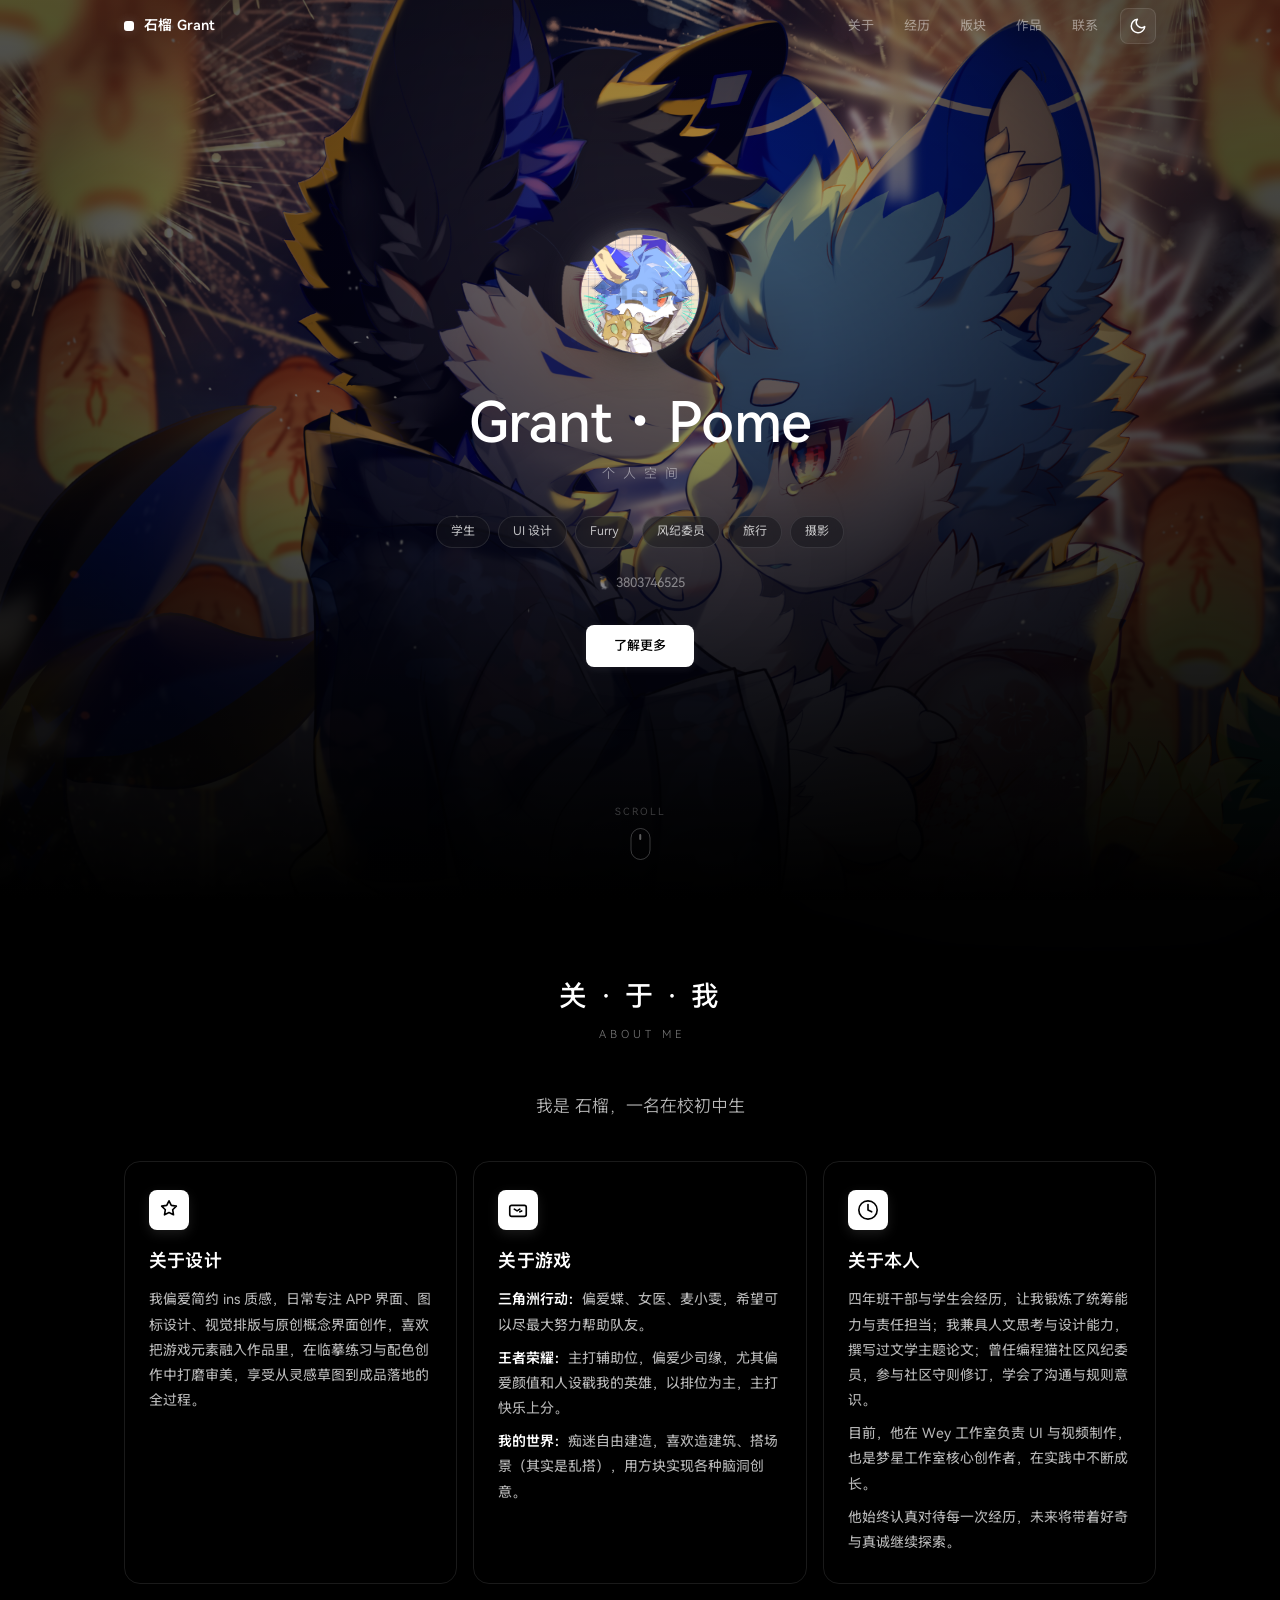
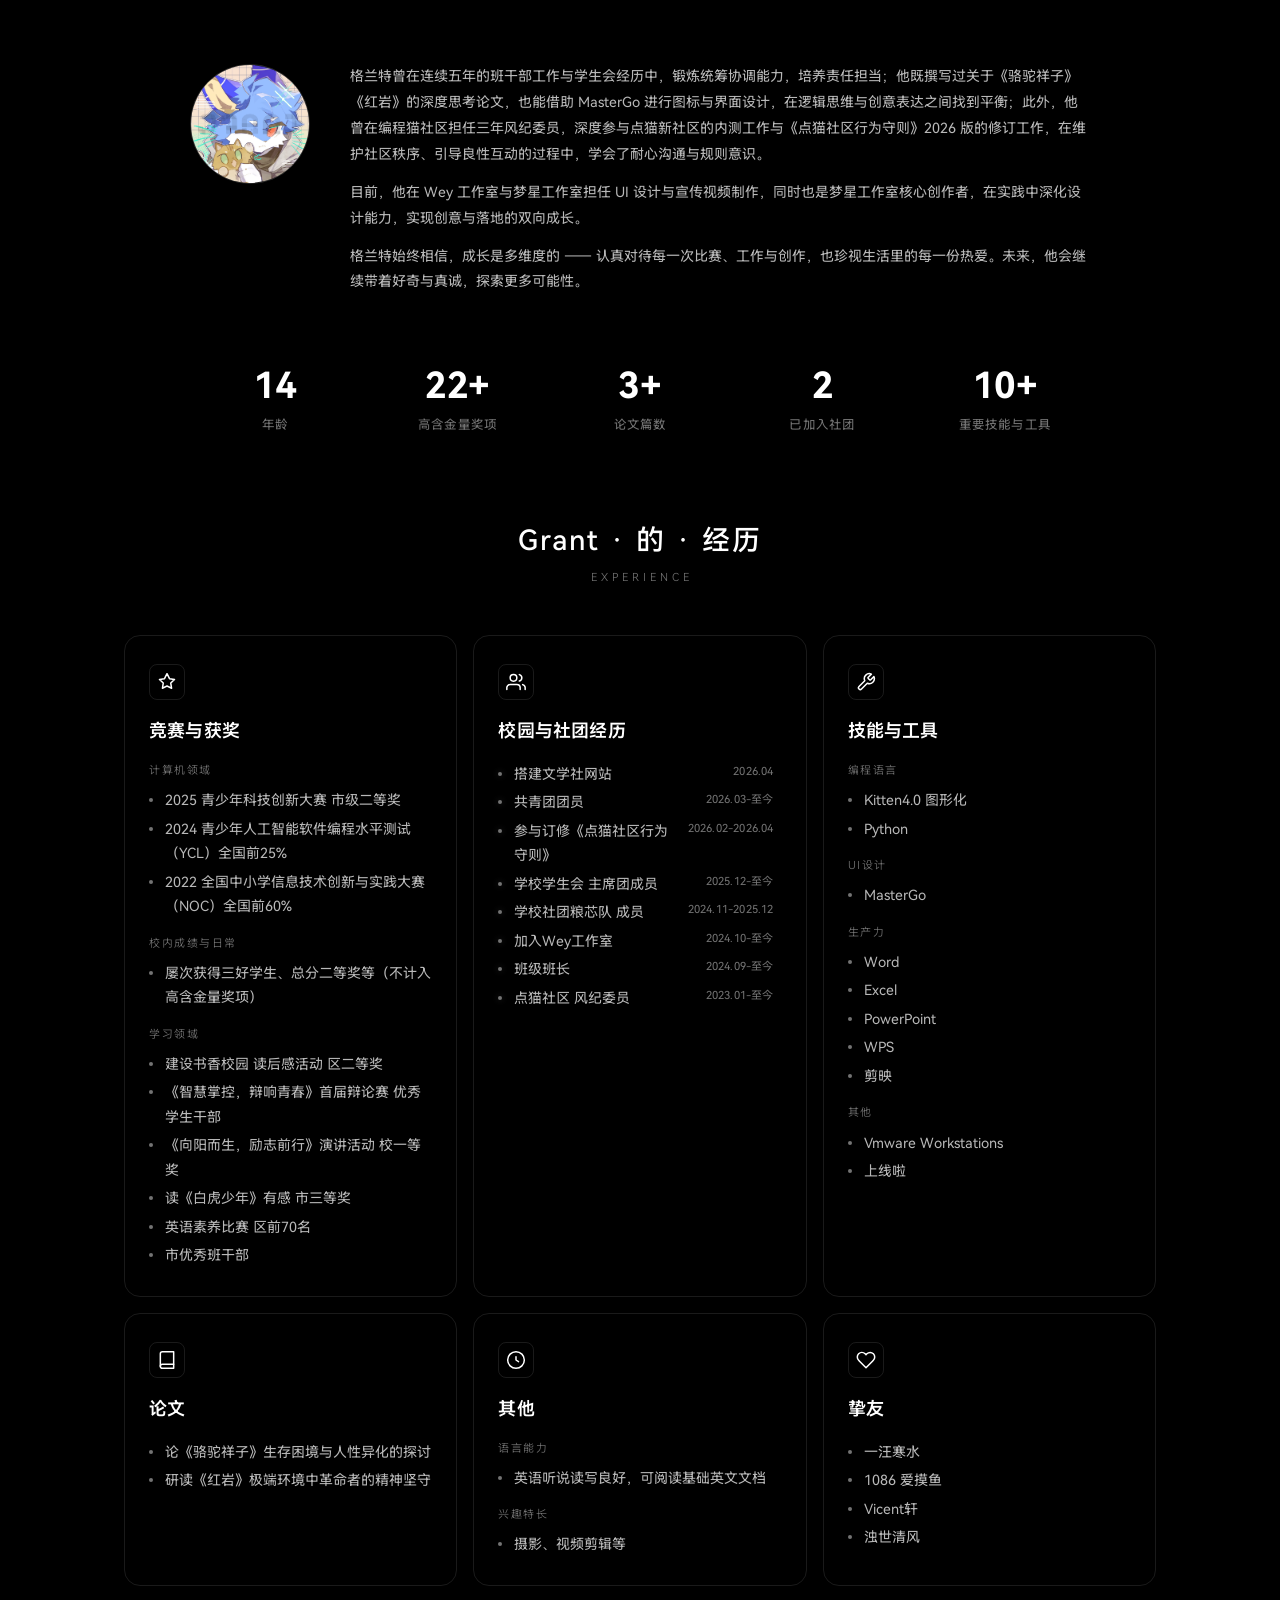
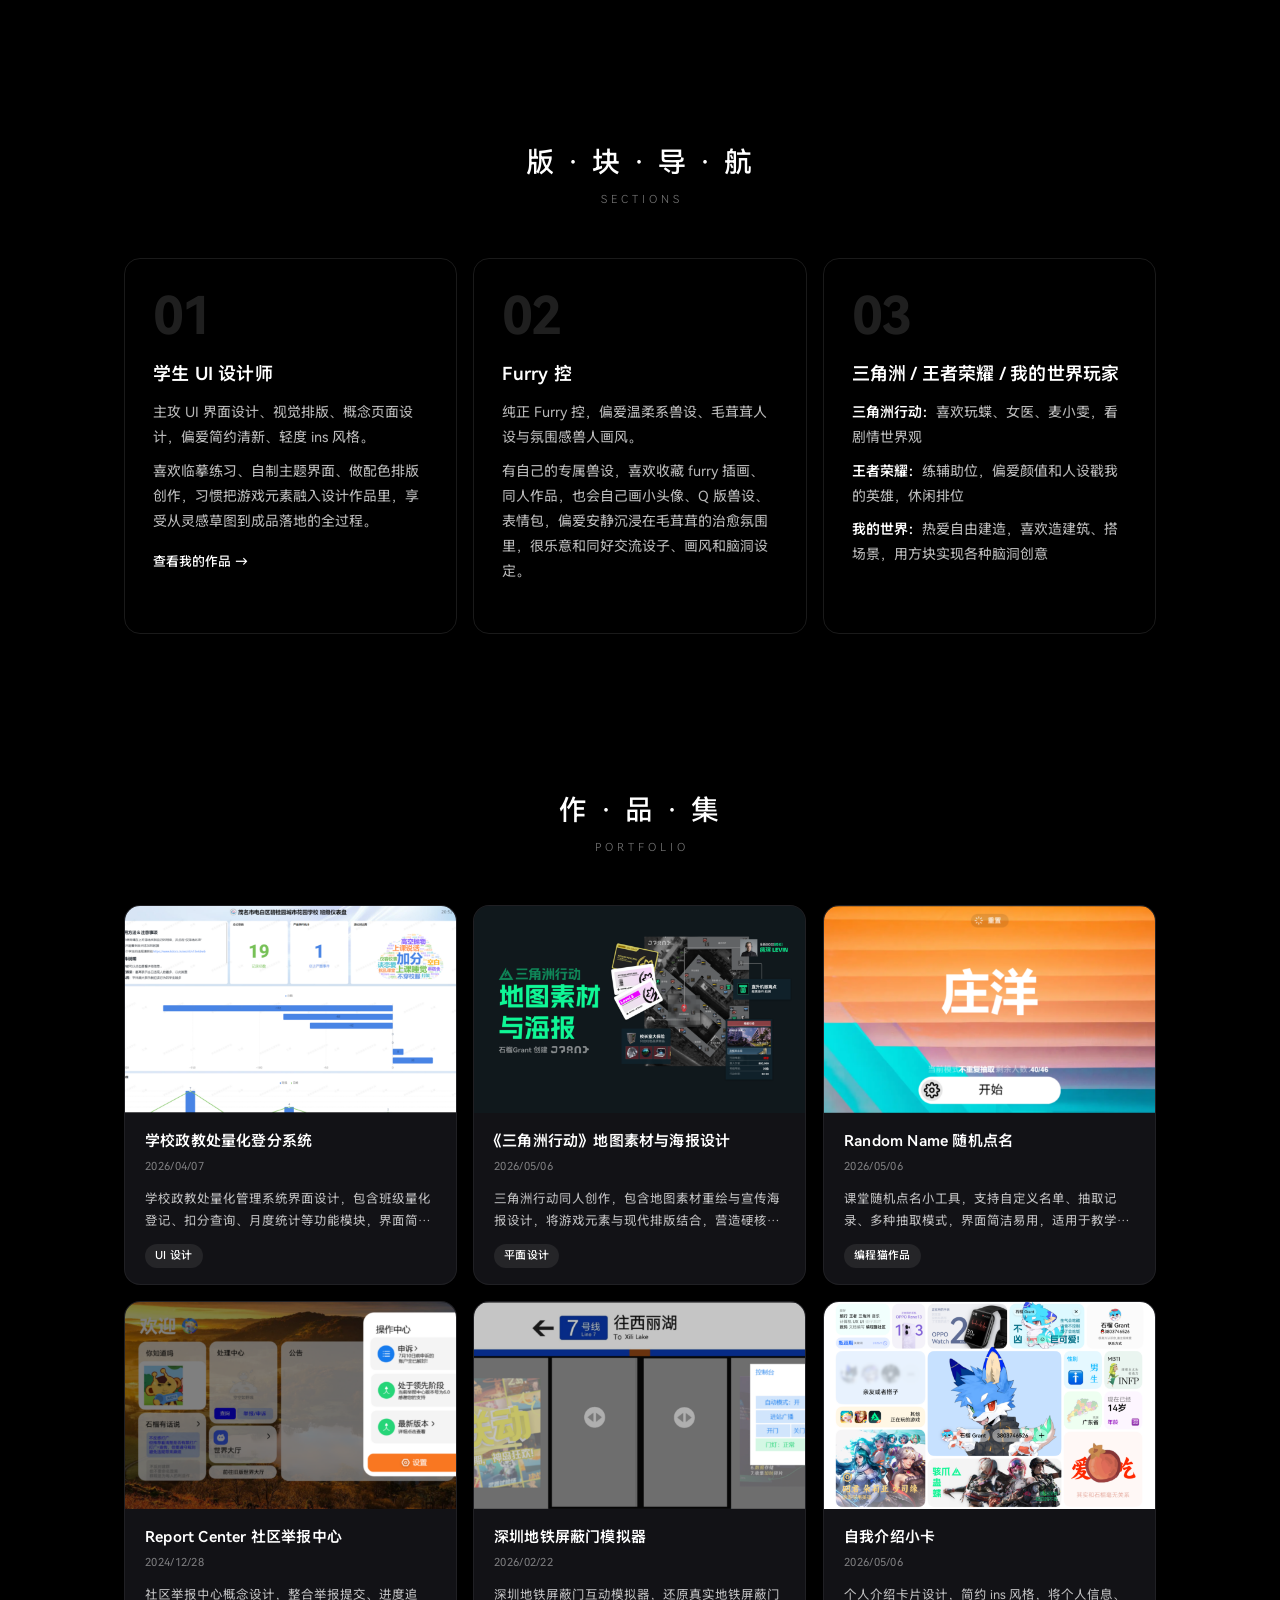
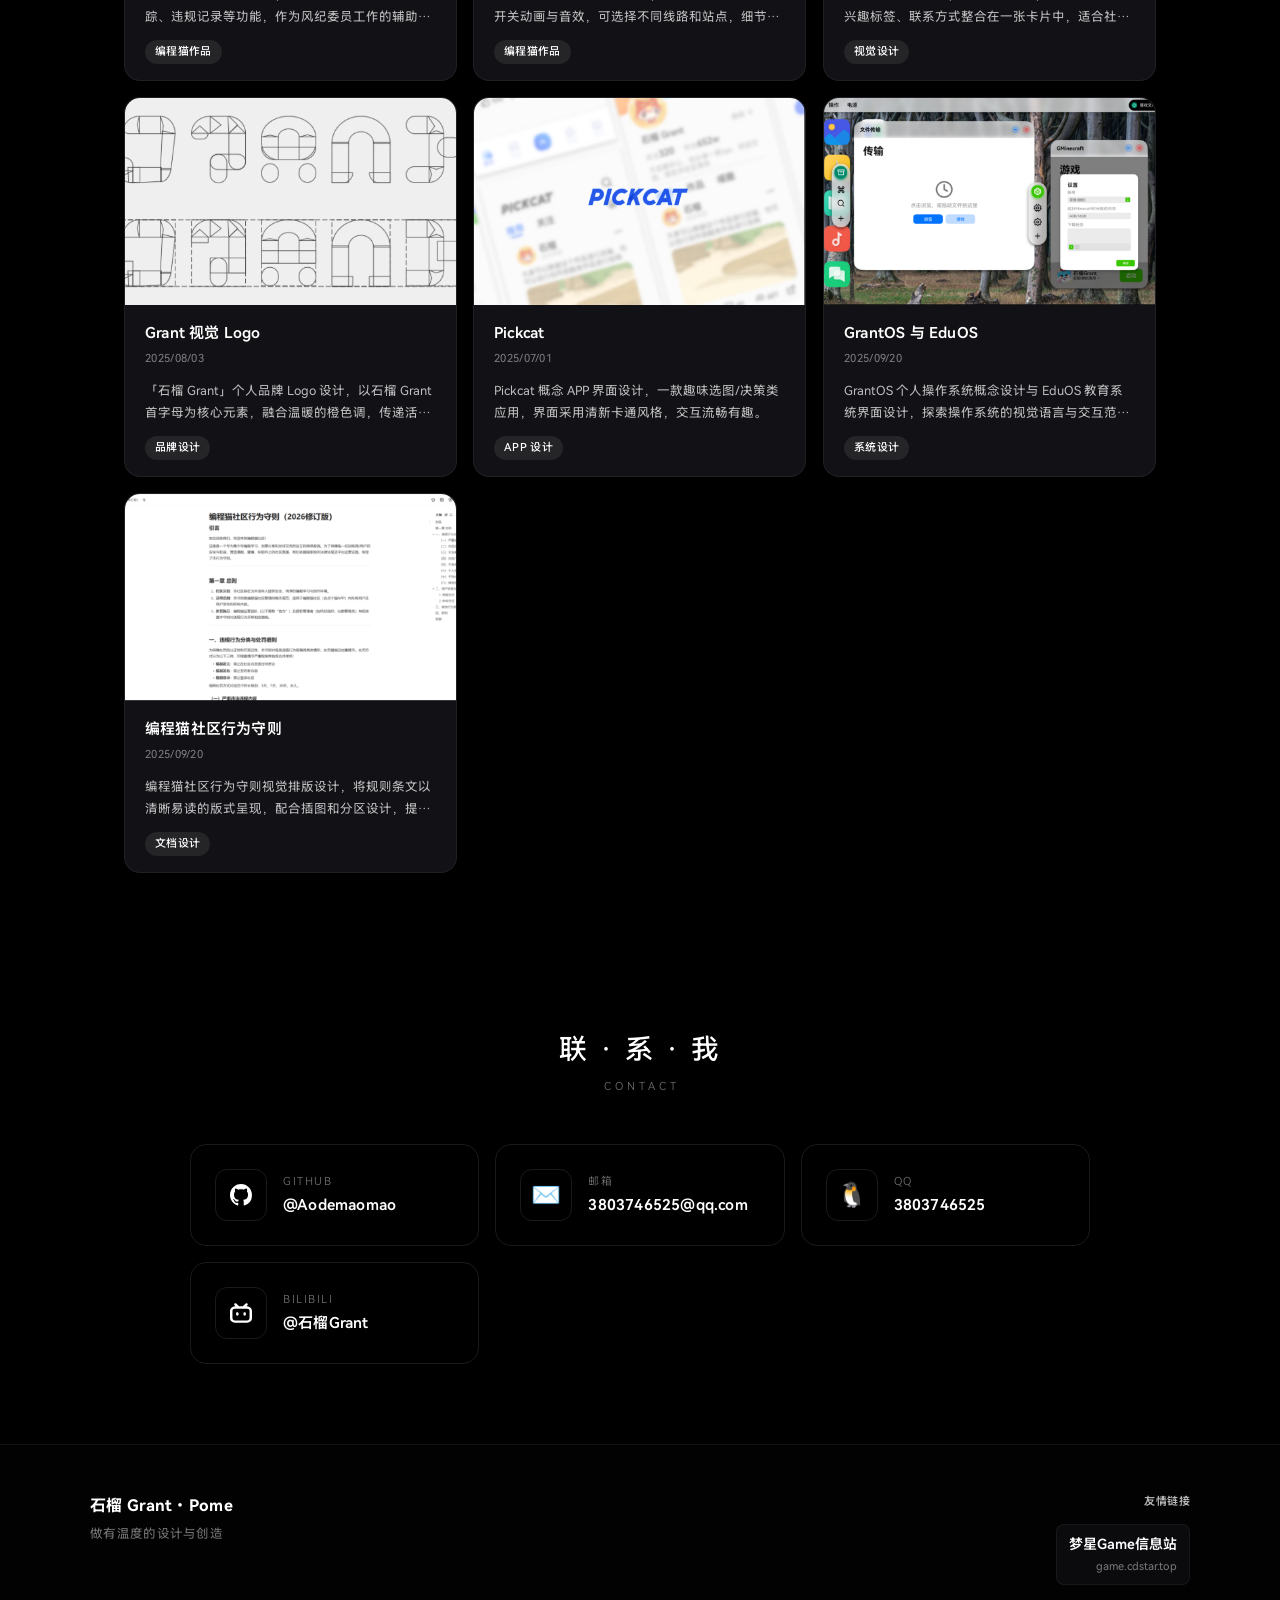
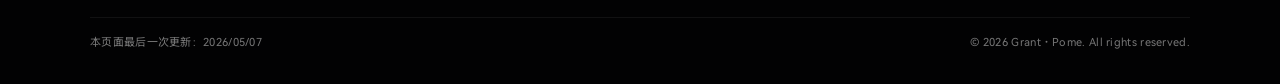
==== index.html @ 6e3647e7 "feat: 页脚信息补充，新增友情链接（梦星Game信息站）" ====
<!DOCTYPE html>
<html lang="zh-CN"><head>
  <meta charset="UTF-8">
  <meta name="viewport" content="width=device-width, initial-scale=1.0">
  <meta name="description" content="石榴 Grant・Pome 个人空间 — UI 设计师 · Furry 爱好者 · 游戏玩家">
  <meta name="theme-color" content="#000000">
  <title>石榴 Grant・Pome | 个人空间</title>
  <script>
    // 防止主题闪烁：在 CSS 加载前从 localStorage 读取主题
    (function() {
      var saved = localStorage.getItem('theme');
      if (saved === 'light') {
        document.documentElement.setAttribute('data-theme', 'light');
      }
    })();
  </script>
  <link rel="stylesheet" href="css/style.css">
  <link rel="icon" href="assets/avatar.png">
  <link rel="preload" href="assets/fonts/HarmonyOS_Sans_SC.ttf" as="font" type="font/ttf" crossorigin="">
</head>
<body>
  <!-- 跳过导航（无障碍） -->
  <a href="#main" class="skip-link">跳到主要内容</a>

  <!-- 顶部导航 -->
  <nav class="navbar" id="navbar" aria-label="主导航">
    <div class="nav-inner">
      <a href="#hero" class="nav-logo" aria-label="返回顶部">
        <span class="nav-logo-dot" aria-hidden="true"></span>
        <span>石榴 Grant</span>
      </a>
      <div class="nav-links" role="navigation">
        <a href="#about">关于</a>
        <a href="#grant">经历</a>
        <a href="#cards">版块</a>
        <a href="#works">作品</a>
        <a href="#contact">联系</a>
      </div>
      <button class="theme-toggle" id="theme-toggle" aria-label="切换浅色/深色模式" title="切换主题">
        <svg class="icon-sun" viewBox="0 0 24 24" aria-hidden="true"><circle cx="12" cy="12" r="5"></circle><line x1="12" y1="1" x2="12" y2="3"></line><line x1="12" y1="21" x2="12" y2="23"></line><line x1="4.22" y1="4.22" x2="5.64" y2="5.64"></line><line x1="18.36" y1="18.36" x2="19.78" y2="19.78"></line><line x1="1" y1="12" x2="3" y2="12"></line><line x1="21" y1="12" x2="23" y2="12"></line><line x1="4.22" y1="19.78" x2="5.64" y2="18.36"></line><line x1="18.36" y1="5.64" x2="19.78" y2="4.22"></line></svg>
        <svg class="icon-moon" viewBox="0 0 24 24" aria-hidden="true"><path d="M21 12.79A9 9 0 1 1 11.21 3 7 7 0 0 0 21 12.79z"></path></svg>
      </button>
    </div>
  </nav>

  <main id="main">
    <!-- 首屏 Hero -->
    <section class="hero" id="hero" aria-label="首页">
      <!-- 粒子聚集特效层 -->
      <canvas class="hero-particles" id="hero-particles" aria-hidden="true"></canvas>
      <!-- 视差层 1：背景图片（最慢） -->
      <div class="hero-bg parallax-layer" data-parallax-speed="0.15" aria-hidden="true"></div>
      <!-- 视差层 2：光场（中速） -->
      <div class="hero-glow parallax-layer" data-parallax-speed="0.25" aria-hidden="true"></div>
      <!-- 视差层 3：内容（最快/接近正常） -->
      <div class="hero-inner parallax-layer" data-parallax-speed="0.4">
        <div class="avatar-wrap">
          <img src="assets/avatar.png" alt="石榴 Grant・Pome 头像" class="avatar">
        </div>
        <h1 class="hero-name">Grant・Pome</h1>
        <p class="hero-subtitle">个人空间</p>
        <div class="hero-tags" aria-label="个人标签">
          <span>学生</span><span>UI 设计</span><span>Furry</span>
          <span>风纪委员</span><span>旅行</span><span>摄影</span>
        </div>
        <p class="hero-qq">🐧 3803746525</p>
        <a href="#about" class="hero-cta">了解更多</a>
      </div>
      <a href="#about" class="scroll-hint" aria-label="向下滚动查看更多">
        <span class="scroll-hint-label">SCROLL</span>
        <span class="scroll-hint-icon" aria-hidden="true"></span>
      </a>
    </section>

    <!-- 关于我 -->
    <section class="section about" id="about" aria-labelledby="about-title">
      <div class="container">
        <div class="section-header">
          <h2 id="about-title">关 · 于 · 我</h2>
          <p class="section-en">About Me</p>
        </div>
        <p class="about-lead">我是 石榴，一名在校初中生</p>

        <div class="about-grid">
          <article class="about-item fade-in">
            <div class="about-icon" aria-hidden="true">
              <svg viewBox="0 0 24 24" width="22" height="22" fill="none" stroke="currentColor" stroke-width="1.8" stroke-linecap="round" stroke-linejoin="round"><path d="M12 2l2.5 5 5.5.8-4 3.9.9 5.5L12 14.8 7.1 17.2 8 11.7 4 7.8 9.5 7z"></path></svg>
            </div>
            <h3>关于设计</h3>
            <p>我偏爱简约 ins 质感，日常专注 APP 界面、图标设计、视觉排版与原创概念界面创作，喜欢把游戏元素融入作品里，在临摹练习与配色创作中打磨审美，享受从灵感草图到成品落地的全过程。</p>
          </article>

          <article class="about-item fade-in">
            <div class="about-icon" aria-hidden="true">
              <svg viewBox="0 0 24 24" width="22" height="22" fill="none" stroke="currentColor" stroke-width="1.8" stroke-linecap="round" stroke-linejoin="round"><rect x="3" y="7" width="18" height="12" rx="2"></rect><path d="M8 11l3 2 3-2M14 14l2-1"></path></svg>
            </div>
            <h3>关于游戏</h3>
            <p><strong>三角洲行动：</strong>偏爱蝶、女医、麦小雯，希望可以尽最大努力帮助队友。</p>
            <p><strong>王者荣耀：</strong>主打辅助位，偏爱少司缘，尤其偏爱颜值和人设戳我的英雄，以排位为主，主打快乐上分。</p>
            <p><strong>我的世界：</strong>痴迷自由建造，喜欢造建筑、搭场景（其实是乱搭），用方块实现各种脑洞创意。</p>
          </article>

          <article class="about-item fade-in">
            <div class="about-icon" aria-hidden="true">
              <svg viewBox="0 0 24 24" width="22" height="22" fill="none" stroke="currentColor" stroke-width="1.8" stroke-linecap="round" stroke-linejoin="round"><path d="M12 2a10 10 0 100 20 10 10 0 000-20z"></path><path d="M12 6v6l4 2"></path></svg>
            </div>
            <h3>关于本人</h3>
            <p>四年班干部与学生会经历，让我锻炼了统筹能力与责任担当；我兼具人文思考与设计能力，撰写过文学主题论文；曾任编程猫社区风纪委员，参与社区守则修订，学会了沟通与规则意识。</p>
            <p>目前，他在 Wey 工作室负责 UI 与视频制作，也是梦星工作室核心创作者，在实践中不断成长。</p>
            <p>他始终认真对待每一次经历，未来将带着好奇与真诚继续探索。</p>
          </article>
        </div>
      </div>
    </section>

    <!-- 关于 Grant / Grant 的经历 -->
    <section class="section grant-section" id="grant" aria-labelledby="grant-title">
      <div class="container">

        <!-- 关于 Grant：头像 + 简介 + 数据 -->
        <div class="grant-about fade-in">
          <div class="grant-about-avatar">
            <img src="assets/avatar.png" alt="石榴 Grant 头像">
          </div>
          <div class="grant-about-text">
            <p>格兰特曾在连续五年的班干部工作与学生会经历中，锻炼统筹协调能力，培养责任担当；他既撰写过关于《骆驼祥子》《红岩》的深度思考论文，也能借助 MasterGo 进行图标与界面设计，在逻辑思维与创意表达之间找到平衡；此外，他曾在编程猫社区担任三年风纪委员，深度参与点猫新社区的内测工作与《点猫社区行为守则》2026 版的修订工作，在维护社区秩序、引导良性互动的过程中，学会了耐心沟通与规则意识。</p>
            <p>目前，他在 Wey 工作室与梦星工作室担任 UI 设计与宣传视频制作，同时也是梦星工作室核心创作者，在实践中深化设计能力，实现创意与落地的双向成长。</p>
            <p>格兰特始终相信，成长是多维度的 —— 认真对待每一次比赛、工作与创作，也珍视生活里的每一份热爱。未来，他会继续带着好奇与真诚，探索更多可能性。</p>
          </div>
        </div>

        <!-- 数据统计 -->
        <div class="grant-stats">
          <div class="stat-item fade-in">
            <div class="stat-num">14</div>
            <div class="stat-label">年龄</div>
          </div>
          <div class="stat-item fade-in">
            <div class="stat-num">22+</div>
            <div class="stat-label">高含金量奖项</div>
          </div>
          <div class="stat-item fade-in">
            <div class="stat-num">3+</div>
            <div class="stat-label">论文篇数</div>
          </div>
          <div class="stat-item fade-in">
            <div class="stat-num">2</div>
            <div class="stat-label">已加入社团</div>
          </div>
          <div class="stat-item fade-in">
            <div class="stat-num">10+</div>
            <div class="stat-label">重要技能与工具</div>
          </div>
        </div>

        <!-- Grant 的经历 -->
        <div class="section-header" style="margin-top: var(--space-16);">
          <h2>Grant · 的 · 经历</h2>
          <p class="section-en">Experience</p>
        </div>

        <div class="grant-grid">
          <!-- 竞赛与获奖 -->
          <article class="grant-card fade-in">
            <div class="grant-card-icon" aria-hidden="true">
              <svg viewBox="0 0 24 24" width="20" height="20" fill="none" stroke="currentColor" stroke-width="1.8" stroke-linecap="round" stroke-linejoin="round"><path d="M12 2l3 6 6 .9-4.5 4.4 1 6.2L12 16.8 6.5 19.5l1-6.2L3 8.9 9 8z"></path></svg>
            </div>
            <h3>竞赛与获奖</h3>
            <div class="grant-card-group">
              <p class="grant-group-title">计算机领域</p>
              <ul>
                <li>2025 青少年科技创新大赛 市级二等奖</li>
                <li>2024 青少年人工智能软件编程水平测试（YCL）全国前25%</li>
                <li>2022 全国中小学信息技术创新与实践大赛（NOC）全国前60%</li>
              </ul>
            </div>
            <div class="grant-card-group">
              <p class="grant-group-title">校内成绩与日常</p>
              <ul>
                <li>屡次获得三好学生、总分二等奖等（不计入高含金量奖项）</li>
              </ul>
            </div>
            <div class="grant-card-group">
              <p class="grant-group-title">学习领域</p>
              <ul>
                <li>建设书香校园 读后感活动 区二等奖</li>
                <li>《智慧掌控，辩响青春》首届辩论赛 优秀学生干部</li>
                <li>《向阳而生，励志前行》演讲活动 校一等奖</li>
                <li>读《白虎少年》有感 市三等奖</li>
                <li>英语素养比赛 区前70名</li>
                <li>市优秀班干部</li>
              </ul>
            </div>
          </article>

          <!-- 校园与社团经历 -->
          <article class="grant-card fade-in">
            <div class="grant-card-icon" aria-hidden="true">
              <svg viewBox="0 0 24 24" width="20" height="20" fill="none" stroke="currentColor" stroke-width="1.8" stroke-linecap="round" stroke-linejoin="round"><path d="M17 21v-2a4 4 0 0 0-4-4H5a4 4 0 0 0-4 4v2"></path><circle cx="9" cy="7" r="4"></circle><path d="M23 21v-2a4 4 0 0 0-3-3.87"></path><path d="M16 3.13a4 4 0 0 1 0 7.75"></path></svg>
            </div>
            <h3>校园与社团经历</h3>
            <ul class="grant-timeline">
              <li><span class="tl-date">2026.04</span>搭建文学社网站</li>
              <li><span class="tl-date">2026.03-至今</span>共青团团员</li>
              <li><span class="tl-date">2026.02-2026.04</span>参与订修《点猫社区行为守则》</li>
              <li><span class="tl-date">2025.12-至今</span>学校学生会 主席团成员</li>
              <li><span class="tl-date">2024.11-2025.12</span>学校社团粮芯队 成员</li>
              <li><span class="tl-date">2024.10-至今</span>加入Wey工作室</li>
              <li><span class="tl-date">2024.09-至今</span>班级班长</li>
              <li><span class="tl-date">2023.01-至今</span>点猫社区 风纪委员</li>
            </ul>
          </article>

          <!-- 技能与工具 -->
          <article class="grant-card fade-in">
            <div class="grant-card-icon" aria-hidden="true">
              <svg viewBox="0 0 24 24" width="20" height="20" fill="none" stroke="currentColor" stroke-width="1.8" stroke-linecap="round" stroke-linejoin="round"><path d="M14.7 6.3a1 1 0 0 0 0 1.4l1.6 1.6a1 1 0 0 0 1.4 0l3.77-3.77a6 6 0 0 1-7.94 7.94l-6.91 6.91a2.12 2.12 0 0 1-3-3l6.91-6.91a6 6 0 0 1 7.94-7.94l-3.76 3.76z"></path></svg>
            </div>
            <h3>技能与工具</h3>
            <div class="grant-card-group">
              <p class="grant-group-title">编程语言</p>
              <ul>
                <li>Kitten4.0 图形化</li>
                <li>Python</li>
              </ul>
            </div>
            <div class="grant-card-group">
              <p class="grant-group-title">UI设计</p>
              <ul>
                <li>MasterGo</li>
              </ul>
            </div>
            <div class="grant-card-group">
              <p class="grant-group-title">生产力</p>
              <ul>
                <li>Word</li>
                <li>Excel</li>
                <li>PowerPoint</li>
                <li>WPS</li>
                <li>剪映</li>
              </ul>
            </div>
            <div class="grant-card-group">
              <p class="grant-group-title">其他</p>
              <ul>
                <li>Vmware Workstations</li>
                <li>上线啦</li>
              </ul>
            </div>
          </article>

          <!-- 论文 -->
          <article class="grant-card fade-in">
            <div class="grant-card-icon" aria-hidden="true">
              <svg viewBox="0 0 24 24" width="20" height="20" fill="none" stroke="currentColor" stroke-width="1.8" stroke-linecap="round" stroke-linejoin="round"><path d="M4 19.5A2.5 2.5 0 0 1 6.5 17H20"></path><path d="M6.5 2H20v20H6.5A2.5 2.5 0 0 1 4 19.5v-15A2.5 2.5 0 0 1 6.5 2z"></path></svg>
            </div>
            <h3>论文</h3>
            <ul class="grant-paper-list">
              <li>论《骆驼祥子》生存困境与人性异化的探讨</li>
              <li>研读《红岩》极端环境中革命者的精神坚守</li>
            </ul>
          </article>

          <!-- 其他 -->
          <article class="grant-card fade-in">
            <div class="grant-card-icon" aria-hidden="true">
              <svg viewBox="0 0 24 24" width="20" height="20" fill="none" stroke="currentColor" stroke-width="1.8" stroke-linecap="round" stroke-linejoin="round"><circle cx="12" cy="12" r="10"></circle><path d="M12 8v4l3 2"></path></svg>
            </div>
            <h3>其他</h3>
            <div class="grant-card-group">
              <p class="grant-group-title">语言能力</p>
              <ul>
                <li>英语听说读写良好，可阅读基础英文文档</li>
              </ul>
            </div>
            <div class="grant-card-group">
              <p class="grant-group-title">兴趣特长</p>
              <ul>
                <li>摄影、视频剪辑等</li>
              </ul>
            </div>
          </article>

          <!-- 挚友 -->
          <article class="grant-card fade-in">
            <div class="grant-card-icon" aria-hidden="true">
              <svg viewBox="0 0 24 24" width="20" height="20" fill="none" stroke="currentColor" stroke-width="1.8" stroke-linecap="round" stroke-linejoin="round"><path d="M20.84 4.61a5.5 5.5 0 0 0-7.78 0L12 5.67l-1.06-1.06a5.5 5.5 0 0 0-7.78 7.78l1.06 1.06L12 21.23l7.78-7.78 1.06-1.06a5.5 5.5 0 0 0 0-7.78z"></path></svg>
            </div>
            <h3>挚友</h3>
            <ul class="grant-friends">
              <li>一汪寒水</li>
              <li>1086 爱摸鱼</li>
              <li>Vicent轩</li>
              <li>浊世清风</li>
            </ul>
          </article>
        </div>
      </div>
    </section>

    <!-- 三大版块卡片 -->
    <section class="section cards-section" id="cards" aria-labelledby="cards-title">
      <div class="container">
        <div class="section-header">
          <h2 id="cards-title">版 · 块 · 导 · 航</h2>
          <p class="section-en">Sections</p>
        </div>

        <div class="cards-grid">
          <a href="#works" class="card fade-in" aria-label="查看学生 UI 设计师作品">
            <div class="card-num" aria-hidden="true">01</div>
            <h3>学生 UI 设计师</h3>
            <p>主攻 UI 界面设计、视觉排版、概念页面设计，偏爱简约清新、轻度 ins 风格。</p>
            <p>喜欢临摹练习、自制主题界面、做配色排版创作，习惯把游戏元素融入设计作品里，享受从灵感草图到成品落地的全过程。</p>
            <span class="card-link">查看我的作品</span>
          </a>

          <article class="card fade-in">
            <div class="card-num" aria-hidden="true">02</div>
            <h3>Furry 控</h3>
            <p>纯正 Furry 控，偏爱温柔系兽设、毛茸茸人设与氛围感兽人画风。</p>
            <p>有自己的专属兽设，喜欢收藏 furry 插画、同人作品，也会自己画小头像、Q 版兽设、表情包，偏爱安静沉浸在毛茸茸的治愈氛围里，很乐意和同好交流设子、画风和脑洞设定。</p>
          </article>

          <article class="card fade-in">
            <div class="card-num" aria-hidden="true">03</div>
            <h3>三角洲 / 王者荣耀 / 我的世界玩家</h3>
            <p><strong>三角洲行动：</strong>喜欢玩蝶、女医、麦小雯，看剧情世界观</p>
            <p><strong>王者荣耀：</strong>练辅助位，偏爱颜值和人设戳我的英雄，休闲排位</p>
            <p><strong>我的世界：</strong>热爱自由建造，喜欢造建筑、搭场景，用方块实现各种脑洞创意</p>
          </article>
        </div>
      </div>
    </section>

    <!-- 作品集 -->
    <section class="section works-section" id="works" aria-labelledby="works-title">
      <div class="container">
        <div class="section-header">
          <h2 id="works-title">作 · 品 · 集</h2>
          <p class="section-en">Portfolio</p>
        </div>

        <div class="works-grid" id="works-grid" role="list" aria-label="作品列表">
          <!-- 作品卡片由 JS 动态生成 -->
        </div>
      </div>
    </section>

    <!-- 联系方式 -->
    <section class="section contact-section" id="contact" aria-labelledby="contact-title">
      <div class="container">
        <div class="section-header">
          <h2 id="contact-title">联 · 系 · 我</h2>
          <p class="section-en">Contact</p>
        </div>
        <div class="contact-grid">
          <a href="https://github.com/Aodemaomao" target="_blank" rel="noopener" class="contact-card fade-in" aria-label="访问 GitHub 主页">
            <div class="contact-item">
              <span class="contact-icon" aria-hidden="true">
                <svg viewBox="0 0 24 24" width="22" height="22" fill="currentColor"><path d="M12 0C5.37 0 0 5.37 0 12c0 5.31 3.435 9.795 8.205 11.385.6.105.825-.255.825-.57 0-.285-.015-1.23-.015-2.235-3.015.555-3.795-.735-4.035-1.41-.135-.345-.72-1.41-1.23-1.695-.42-.225-1.02-.78-.015-.795.945-.015 1.62.87 1.845 1.23 1.08 1.815 2.805 1.305 3.495.99.105-.78.42-1.305.765-1.605-2.67-.3-5.46-1.335-5.46-5.925 0-1.305.465-2.385 1.23-3.225-.12-.3-.54-1.53.12-3.18 0 0 1.005-.315 3.3 1.23.96-.27 1.98-.405 3-.405s2.04.135 3 .405c2.295-1.56 3.3-1.23 3.3-1.23.66 1.65.24 2.88.12 3.18.765.84 1.23 1.905 1.23 3.225 0 4.605-2.805 5.625-5.475 5.925.435.375.81 1.095.81 2.22 0 1.605-.015 2.895-.015 3.3 0 .315.225.69.825.57A12.02 12.02 0 0024 12c0-6.63-5.37-12-12-12z"></path></svg>
              </span>
              <div>
                <p class="contact-label">GitHub</p>
                <p class="contact-value">@Aodemaomao</p>
              </div>
            </div>
          </a>

          <a href="mailto:3803746525@qq.com" class="contact-card fade-in" aria-label="发送邮件">
            <div class="contact-item">
              <span class="contact-icon" aria-hidden="true">✉️</span>
              <div>
                <p class="contact-label">邮箱</p>
                <p class="contact-value">3803746525@qq.com</p>
              </div>
            </div>
          </a>

          <div class="contact-card fade-in" tabindex="0" role="region" aria-label="QQ 联系方式">
            <div class="contact-item">
              <span class="contact-icon" aria-hidden="true">🐧</span>
              <div>
                <p class="contact-label">QQ</p>
                <p class="contact-value">3803746525</p>
              </div>
            </div>
          </div>

          <a href="https://space.bilibili.com/690615971" target="_blank" rel="noopener" class="contact-card fade-in" aria-label="访问 B 站主页">
            <div class="contact-item">
              <span class="contact-icon" aria-hidden="true">
                <svg viewBox="0 0 24 24" width="22" height="22" fill="currentColor"><path d="M17.813 4.653h.854c1.51.054 2.769.578 3.773 1.574 1.004.995 1.524 2.249 1.56 3.76v7.36c-.036 1.51-.556 2.769-1.56 3.773s-2.262 1.524-3.773 1.56H5.333c-1.51-.036-2.769-.556-3.773-1.56S.036 18.858 0 17.347v-7.36c.036-1.511.556-2.765 1.56-3.76 1.004-.996 2.262-1.52 3.773-1.574h.774l-1.174-1.12a1.234 1.234 0 0 1-.373-.906c0-.356.124-.659.373-.907l.027-.027c.267-.249.573-.373.92-.373.347 0 .653.124.92.373L9.653 4.44c.071.071.134.142.187.213h4.267a.836.836 0 0 1 .16-.213l2.853-2.747c.267-.249.573-.373.92-.373.347 0 .662.151.929.4.267.249.391.551.391.907 0 .355-.124.657-.373.906L17.813 4.653zM5.333 7.24c-.746.018-1.373.276-1.88.773-.506.498-.769 1.13-.786 1.894v7.52c.017.764.28 1.395.786 1.893.507.498 1.134.756 1.88.773h13.334c.746-.017 1.373-.275 1.88-.773.506-.498.769-1.129.786-1.893v-7.52c-.017-.765-.28-1.396-.786-1.894-.507-.497-1.134-.755-1.88-.773H5.333zM8 11.107c.373 0 .684.124.933.373.25.249.383.569.4.96v1.173c-.017.391-.15.711-.4.96-.249.25-.56.374-.933.374s-.684-.125-.933-.374c-.25-.249-.383-.569-.4-.96V12.44c0-.373.129-.689.386-.947.258-.257.574-.386.947-.386zm8 0c.373 0 .684.124.933.373.25.249.383.569.4.96v1.173c-.017.391-.15.711-.4.96-.249.25-.56.374-.933.374s-.684-.125-.933-.374c-.25-.249-.383-.569-.4-.96V12.44c.017-.391.15-.711.4-.96.249-.249.56-.373.933-.373z"/></svg>
              </span>
              <div>
                <p class="contact-label">Bilibili</p>
                <p class="contact-value">@石榴Grant</p>
              </div>
            </div>
          </a>
        </div>
      </div>
    </section>
  </main>

  <!-- 页脚 -->
  <footer class="footer">
    <div class="footer-inner">
      <div class="footer-brand">
        <p class="footer-name">石榴 Grant・Pome</p>
        <p class="footer-desc">做有温度的设计与创造</p>
      </div>

      <div class="footer-links">
        <p class="footer-links-title">友情链接</p>
        <div class="footer-links-list">
          <a href="https://game.cdstar.top/" target="_blank" rel="noopener noreferrer" class="footer-link">
            <span class="footer-link-name">梦星Game信息站</span>
            <span class="footer-link-url">game.cdstar.top</span>
          </a>
        </div>
      </div>
    </div>

    <div class="footer-bottom">
      <p class="footer-update">本页面最后一次更新：2026/05/07</p>
      <p class="footer-copyright">© 2026 Grant・Pome. All rights reserved.</p>
    </div>
  </footer>

  <!-- 作品详情弹窗 -->
  <div class="modal" id="work-modal" role="dialog" aria-modal="true" aria-labelledby="modal-title" aria-hidden="true">
    <div class="modal-backdrop" aria-hidden="true"></div>
    <div class="modal-content" tabindex="-1">
      <button class="modal-close" id="modal-close" aria-label="关闭弹窗">×</button>
      <div class="modal-body" id="modal-body">
      </div>
    </div>
  </div>

  <script src="js/works-data.js"></script>
  <script src="js/main.js"></script>


</body></html>
---- css/style.css ----
/* ============================================
   石榴 Grant・Pome 个人主页 · WinUI 2 深色风格
   Mica / Acrylic / Light Field / Parallax
   UICraft 优化版：排版 · 间距 · 动效 · 无障碍
   ============================================ */

/* ---------- 基础重置 ---------- */
*, *::before, *::after { margin: 0; padding: 0; box-sizing: border-box; }

/* HarmonyOS Sans SC 字体 */
@font-face {
  font-family: "HarmonyOS Sans SC";
  src: url("../assets/fonts/HarmonyOS_Sans_SC.ttf") format("truetype");
  font-weight: 100 900;
  font-style: normal;
  font-display: swap;
}

:root {
  /* 纯黑深色模式调色板 */
  --bg-base: #000000;
  --bg-layer: #0a0a0c;
  --bg-card: #121216;
  --bg-card-hover: #1a1a20;
  --bg-acrylic: rgba(20, 20, 26, 0.5);
  --bg-mica: rgba(10, 10, 14, 0.65);

  --border-subtle: rgba(255, 255, 255, 0.06);
  --border-default: rgba(255, 255, 255, 0.1);
  --border-strong: rgba(255, 255, 255, 0.16);

  --text-primary: #ffffff;
  --text-secondary: rgba(255, 255, 255, 0.72);
  --text-tertiary: rgba(255, 255, 255, 0.45);
  --text-disabled: rgba(255, 255, 255, 0.25);

  --accent: #ffffff;
  --accent-light: #e5e5e5;
  --accent-dark: #b3b3b3;
  --accent-glow: rgba(255, 255, 255, 0.18);
  --accent-soft: rgba(255, 255, 255, 0.08);

  /* 光场色彩（极简微光） */
  --glow-white: rgba(255, 255, 255, 0.05);
  --glow-gray: rgba(180, 180, 200, 0.035);

  /* 间距系统（4px 基准） */
  --space-1: 4px;
  --space-2: 8px;
  --space-3: 12px;
  --space-4: 16px;
  --space-5: 20px;
  --space-6: 24px;
  --space-7: 28px;
  --space-8: 32px;
  --space-9: 36px;
  --space-10: 40px;
  --space-12: 48px;
  --space-16: 64px;
  --space-20: 80px;

  /* 圆角体系 */
  --radius-sm: 6px;
  --radius-md: 8px;
  --radius-lg: 12px;
  --radius-xl: 16px;
  --radius-2xl: 20px;

  /* 阴影体系 */
  --shadow-1: 0 1px 2px rgba(0, 0, 0, 0.3), 0 1px 3px rgba(0, 0, 0, 0.15);
  --shadow-2: 0 4px 8px rgba(0, 0, 0, 0.3), 0 8px 24px rgba(0, 0, 0, 0.25);
  --shadow-3: 0 12px 24px rgba(0, 0, 0, 0.4), 0 24px 64px rgba(0, 0, 0, 0.35);
  --shadow-glow: 0 0 24px rgba(255, 255, 255, 0.1);

  /* 主题相关：覆盖硬编码值 */
  --nav-hover-bg: rgba(255, 255, 255, 0.05);
  --navbar-shadow: 0 8px 32px rgba(0, 0, 0, 0.35);
  --hero-overlay-top: rgba(0, 0, 0, 0.2);
  --hero-overlay-mid: rgba(0, 0, 0, 0.5);
  --hero-overlay-bottom: var(--bg-base);
  --hero-overlay-radial: rgba(0, 0, 0, 0.6);
  --modal-backdrop-bg: rgba(0, 0, 0, 0.5);
  --focus-ring: rgba(255, 255, 255, 0.6);
  --noise-dot: rgba(255, 255, 255, 0.012);
  --theme-toggle-bg: rgba(255, 255, 255, 0.06);
  --theme-toggle-border: rgba(255, 255, 255, 0.1);
  --hero-text-shadow: 0 2px 24px rgba(0, 0, 0, 0.5);
  --modal-close-shadow: 0 4px 12px rgba(0, 0, 0, 0.5);
  --modal-content-shadow: 0 24px 60px rgba(0, 0, 0, 0.6);

  /* 动效曲线（统一 fluent 设计语言） */
  --ease-fluent: cubic-bezier(0.1, 0.9, 0.2, 1);
  --ease-fluent-in: cubic-bezier(0.7, 0, 0.9, 0.3);
  --ease-fluent-out: cubic-bezier(0.1, 0.9, 0.2, 1);
  --ease-spring: cubic-bezier(0.34, 1.56, 0.64, 1);
  --ease-soft: cubic-bezier(0.22, 1, 0.36, 1);

  /* 动效时长 */
  --dur-fast: 150ms;
  --dur-normal: 250ms;
  --dur-slow: 400ms;
  --dur-slower: 600ms;

  /* 排版层级 */
  --fs-hero: clamp(36px, 6vw, 56px);
  --fs-h1: clamp(28px, 4vw, 40px);
  --fs-h2: clamp(22px, 3vw, 28px);
  --fs-h3: 18px;
  --fs-body: 14px;
  --fs-small: 12.5px;
  --fs-caption: 11px;
}

/* ---------- 浅色模式 ---------- */
[data-theme="light"] {
  --bg-base: #f5f5f7;
  --bg-layer: #ebebef;
  --bg-card: #ffffff;
  --bg-card-hover: #f0f0f4;
  --bg-acrylic: rgba(255, 255, 255, 0.6);
  --bg-mica: rgba(245, 245, 247, 0.75);

  --border-subtle: rgba(0, 0, 0, 0.06);
  --border-default: rgba(0, 0, 0, 0.1);
  --border-strong: rgba(0, 0, 0, 0.16);

  --text-primary: #1a1a1e;
  --text-secondary: rgba(0, 0, 0, 0.65);
  --text-tertiary: rgba(0, 0, 0, 0.45);
  --text-disabled: rgba(0, 0, 0, 0.25);

  --accent: #1a1a1e;
  --accent-light: #3a3a3e;
  --accent-dark: #6a6a6e;
  --accent-glow: rgba(0, 0, 0, 0.12);
  --accent-soft: rgba(0, 0, 0, 0.05);

  --glow-white: rgba(0, 0, 0, 0.025);
  --glow-gray: rgba(120, 120, 140, 0.03);

  --shadow-1: 0 1px 2px rgba(0, 0, 0, 0.08), 0 1px 3px rgba(0, 0, 0, 0.06);
  --shadow-2: 0 4px 8px rgba(0, 0, 0, 0.08), 0 8px 24px rgba(0, 0, 0, 0.06);
  --shadow-3: 0 12px 24px rgba(0, 0, 0, 0.1), 0 24px 64px rgba(0, 0, 0, 0.08);
  --shadow-glow: 0 0 24px rgba(0, 0, 0, 0.06);

  --nav-hover-bg: rgba(0, 0, 0, 0.04);
  --navbar-shadow: 0 8px 32px rgba(0, 0, 0, 0.08);
  --hero-overlay-top: rgba(255, 255, 255, 0.15);
  --hero-overlay-mid: rgba(255, 255, 255, 0.35);
  --hero-overlay-bottom: var(--bg-base);
  --hero-overlay-radial: rgba(255, 255, 255, 0.5);
  --modal-backdrop-bg: rgba(0, 0, 0, 0.25);
  --focus-ring: rgba(0, 0, 0, 0.5);
  --noise-dot: rgba(0, 0, 0, 0.015);
  --theme-toggle-bg: rgba(0, 0, 0, 0.04);
  --theme-toggle-border: rgba(0, 0, 0, 0.1);
  --hero-text-shadow: 0 2px 24px rgba(255, 255, 255, 0.3);
  --modal-close-shadow: 0 4px 12px rgba(0, 0, 0, 0.12);
  --modal-content-shadow: 0 24px 60px rgba(0, 0, 0, 0.15);
}

html {
  scroll-behavior: smooth;
  scroll-padding-top: 64px;
}

/* 跳过导航链接（无障碍） */
.skip-link {
  position: absolute;
  top: -40px;
  left: 16px;
  padding: 8px 16px;
  background: var(--text-primary);
  color: #000;
  border-radius: var(--radius-md);
  font-size: 13px;
  font-weight: 500;
  z-index: 1000;
  transition: top 0.2s var(--ease-fluent);
}

.skip-link:focus {
  top: 12px;
  outline: none;
}

body {
  font-family: "HarmonyOS Sans SC", "PingFang SC", "Microsoft YaHei",
    -apple-system, BlinkMacSystemFont, "Segoe UI", sans-serif;
  font-size: var(--fs-body);
  line-height: 1.65;
  color: var(--text-primary);
  background: var(--bg-base);
  -webkit-font-smoothing: antialiased;
  -moz-osx-font-smoothing: grayscale;
  overflow-x: hidden;
  text-rendering: optimizeLegibility;
}

a {
  color: inherit;
  text-decoration: none;
}

img {
  display: block;
  max-width: 100%;
}

/* 焦点样式统一（无障碍） */
:focus-visible {
  outline: 2px solid var(--focus-ring);
  outline-offset: 2px;
  border-radius: var(--radius-sm);
}

button {
  font-family: inherit;
  cursor: pointer;
  border: none;
  background: none;
  color: inherit;
}

/* ---------- 全局微光背景 ---------- */
body::before {
  content: "";
  position: fixed;
  inset: 0;
  pointer-events: none;
  z-index: 0;
  background:
    radial-gradient(ellipse 600px 400px at 15% 20%, var(--glow-white), transparent 65%),
    radial-gradient(ellipse 700px 500px at 85% 75%, var(--glow-gray), transparent 65%);
  filter: blur(60px);
  opacity: 1;
  will-change: transform;
}

body::after {
  content: "";
  position: fixed;
  inset: 0;
  pointer-events: none;
  z-index: 0;
  background-image:
    radial-gradient(var(--noise-dot) 1px, transparent 1px);
  background-size: 3px 3px;
  opacity: 0.6;
}

/* 所有内容在光场之上 */
.navbar, section, footer, .modal {
  position: relative;
  z-index: 1;
}

.container {
  max-width: 1080px;
  margin: 0 auto;
  padding: 0 var(--space-6);
}

/* ---------- 顶部导航（Mica 材质） ---------- */
.navbar {
  position: fixed;
  top: 0;
  left: 0;
  right: 0;
  z-index: 100;
  background: transparent;
  backdrop-filter: none;
  -webkit-backdrop-filter: none;
  border-bottom: 1px solid transparent;
  opacity: 0;
  transform: translateY(-8px);
  transition: opacity 0.6s cubic-bezier(0.22, 1, 0.36, 1),
              transform 0.6s cubic-bezier(0.22, 1, 0.36, 1),
              background var(--dur-normal) var(--ease-fluent),
              backdrop-filter var(--dur-normal) var(--ease-fluent),
              -webkit-backdrop-filter var(--dur-normal) var(--ease-fluent),
              border-color var(--dur-normal) var(--ease-fluent),
              box-shadow var(--dur-normal) var(--ease-fluent);
}

.navbar.visible {
  opacity: 1;
  transform: translateY(0);
}

.navbar.scrolled {
  border-bottom-color: var(--border-subtle);
  background: var(--bg-mica);
  backdrop-filter: blur(40px) saturate(180%);
  -webkit-backdrop-filter: blur(40px) saturate(180%);
  box-shadow: var(--navbar-shadow);
}

.nav-inner {
  max-width: 1080px;
  margin: 0 auto;
  padding: 0 var(--space-6);
  height: 52px;
  display: flex;
  align-items: center;
  justify-content: space-between;
}

.nav-logo {
  font-weight: 600;
  font-size: 14px;
  color: var(--text-primary);
  display: flex;
  align-items: center;
  gap: 10px;
  letter-spacing: 0.3px;
}

.nav-logo-dot {
  width: 10px;
  height: 10px;
  border-radius: 3px;
  background: var(--text-primary);
  box-shadow: 0 0 12px var(--accent-glow);
  transition: transform var(--dur-fast) var(--ease-fluent);
}

.nav-logo:hover .nav-logo-dot {
  transform: scale(1.2);
}

.nav-links {
  display: flex;
  gap: 2px;
}

.nav-links a {
  position: relative;
  font-size: 13px;
  color: var(--text-tertiary);
  padding: 6px 14px;
  border-radius: var(--radius-sm);
  transition: color var(--dur-fast) var(--ease-fluent),
              background var(--dur-fast) var(--ease-fluent);
}

.nav-links a:hover {
  background: var(--nav-hover-bg);
  color: var(--text-secondary);
}

.nav-links a.active {
  color: var(--text-primary);
  background: var(--accent-soft);
}

/* ---------- Hero 首屏 ---------- */
.hero {
  position: relative;
  min-height: 100svh;
  display: flex;
  align-items: center;
  justify-content: center;
  overflow: hidden;
}

.hero-bg {
  position: absolute;
  inset: 0;
  background-image: url("../assets/wallpaper.png");
  background-size: cover;
  background-position: center;
  z-index: 0;
  will-change: transform, filter, opacity;
  transform: scale(1.08); /* 预放大避免模糊边缘露白 + 视差露边 */
  opacity: 0;
  filter: blur(30px);
  transition: opacity 0.8s cubic-bezier(0.22, 1, 0.36, 1),
              filter 1.2s cubic-bezier(0.22, 1, 0.36, 1);
}

/* 模糊背景淡入：粒子快聚齐时出现 */
.hero-bg.blur-in {
  opacity: 1;
}

/* 从模糊变清晰 */
.hero-bg.sharpen {
  filter: blur(0);
}

.hero-bg.ready {
  opacity: 1;
  filter: blur(0);
}

/* 粒子聚集特效画布 */
.hero-particles {
  position: absolute;
  inset: 0;
  z-index: 1;
  pointer-events: none;
  opacity: 1;
  transition: opacity 0.8s cubic-bezier(0.22, 1, 0.36, 1);
}

.hero-particles.fade-out {
  opacity: 0;
}

.hero-bg::after {
  content: "";
  position: absolute;
  inset: 0;
  background:
    linear-gradient(180deg, var(--hero-overlay-top) 0%, var(--hero-overlay-mid) 50%, var(--hero-overlay-bottom) 100%),
    radial-gradient(ellipse at 50% 40%, transparent 20%, var(--hero-overlay-radial) 70%);
  opacity: 0;
  transition: opacity 1s cubic-bezier(0.22, 1, 0.36, 1);
}

.hero-bg.overlay-in::after {
  opacity: 1;
}

/* Hero 光场叠加 */
.hero-glow {
  position: absolute;
  inset: 0;
  z-index: 0;
  pointer-events: none;
}

.hero-glow::before {
  content: "";
  position: absolute;
  top: 40%;
  left: 50%;
  transform: translateX(-50%);
  width: 600px;
  height: 400px;
  background: radial-gradient(ellipse, var(--glow-white), transparent 55%);
  filter: blur(80px);
  opacity: 0.9;
}

.hero-inner {
  position: relative;
  z-index: 2;
  text-align: center;
  padding: 0 var(--space-6);
  will-change: transform, opacity;
}

/* 头像单独上浮动画 */
.hero-inner .avatar-wrap {
  opacity: 0;
  transform: translateY(20px);
  transition: opacity 0.8s cubic-bezier(0.22, 1, 0.36, 1),
              transform 0.8s cubic-bezier(0.22, 1, 0.36, 1);
}

.hero-inner.avatar-in .avatar-wrap {
  opacity: 1;
  transform: translateY(0);
}

/* 其余内容淡入 */
.hero-inner .hero-name,
.hero-inner .hero-subtitle,
.hero-inner .hero-tags,
.hero-inner .hero-qq,
.hero-inner .hero-cta {
  opacity: 0;
  transform: translateY(16px);
  transition: opacity 0.7s cubic-bezier(0.22, 1, 0.36, 1),
              transform 0.7s cubic-bezier(0.22, 1, 0.36, 1);
}

.hero-inner.content-in .hero-name {
  opacity: 1;
  transform: translateY(0);
  transition-delay: 0ms;
}

.hero-inner.content-in .hero-subtitle {
  opacity: 1;
  transform: translateY(0);
  transition-delay: 80ms;
}

.hero-inner.content-in .hero-tags {
  opacity: 1;
  transform: translateY(0);
  transition-delay: 160ms;
}

.hero-inner.content-in .hero-qq {
  opacity: 1;
  transform: translateY(0);
  transition-delay: 240ms;
}

.hero-inner.content-in .hero-cta {
  opacity: 1;
  transform: translateY(0);
  transition-delay: 320ms;
}

.avatar-wrap {
  margin-bottom: var(--space-8);
  display: inline-block;
  position: relative;
}

.avatar-wrap::before {
  content: "";
  position: absolute;
  inset: -4px;
  border-radius: 50%;
  background: linear-gradient(135deg, rgba(255,255,255,0.3), rgba(255,255,255,0.1));
  z-index: -1;
  filter: blur(10px);
  opacity: 0.6;
  animation: avatarGlow 4s ease-in-out infinite;
}

@keyframes avatarGlow {
  0%, 100% { opacity: 0.5; transform: scale(1); }
  50% { opacity: 0.8; transform: scale(1.05); }
}

.avatar {
  width: 120px;
  height: 120px;
  border-radius: 50%;
  object-fit: cover;
  border: 1.5px solid var(--border-strong);
  box-shadow: 0 8px 32px rgba(0,0,0,0.5), 0 0 48px var(--accent-glow);
  display: block;
  transition: transform var(--dur-slow) var(--ease-soft);
}

.avatar-wrap:hover .avatar {
  transform: scale(1.04);
}

.hero-name {
  font-size: var(--fs-hero);
  font-weight: 500;
  letter-spacing: -0.5px;
  margin-bottom: var(--space-2);
  color: var(--text-primary);
  line-height: 1.1;
}

.hero-subtitle {
  font-size: 13px;
  color: var(--text-tertiary);
  margin-bottom: var(--space-8);
  letter-spacing: 8px;
  text-transform: uppercase;
  font-weight: 300;
  padding-left: 8px; /* 视觉修正：字间距导致偏左 */
}

.hero-tags {
  display: flex;
  flex-wrap: wrap;
  justify-content: center;
  gap: 8px;
  margin-bottom: var(--space-6);
  max-width: 480px;
  margin-left: auto;
  margin-right: auto;
}

.hero-tags span {
  padding: 5px 14px;
  background: var(--bg-acrylic);
  backdrop-filter: blur(20px);
  -webkit-backdrop-filter: blur(20px);
  border: 1px solid var(--border-default);
  border-radius: 999px;
  font-size: 12px;
  color: var(--text-secondary);
  transition: all var(--dur-fast) var(--ease-fluent);
}

.hero-tags span:hover {
  background: var(--accent-soft);
  color: var(--text-primary);
  border-color: var(--border-strong);
  transform: translateY(-1px);
}

.hero-qq {
  font-size: 13px;
  color: var(--text-tertiary);
  margin-bottom: var(--space-8);
  transition: color var(--dur-fast) var(--ease-fluent);
}

.hero-qq:hover {
  color: var(--text-secondary);
}

.hero-cta {
  display: inline-flex;
  align-items: center;
  gap: 6px;
  padding: 10px 28px;
  background: var(--text-primary);
  color: #000;
  border-radius: var(--radius-md);
  font-size: 13px;
  font-weight: 500;
  transition: all var(--dur-fast) var(--ease-fluent);
  box-shadow: 0 2px 8px rgba(255, 255, 255, 0.08),
              0 0 0 0 rgba(255, 255, 255, 0);
}

.hero-cta:hover {
  background: var(--accent-light);
  transform: translateY(-1px);
  box-shadow: 0 4px 16px rgba(255, 255, 255, 0.12),
              0 0 0 4px rgba(255, 255, 255, 0.05);
}

.hero-cta:active {
  transform: translateY(0);
}

.scroll-hint {
  position: absolute;
  bottom: 40px;
  left: 50%;
  transform: translateX(-50%);
  z-index: 2;
  display: flex;
  flex-direction: column;
  align-items: center;
  gap: 8px;
  opacity: 0;
  transition: opacity 0.6s cubic-bezier(0.22, 1, 0.36, 1);
}

.hero-inner.content-in ~ .scroll-hint,
.scroll-hint.visible {
  opacity: 0.5;
}

.scroll-hint:hover {
  opacity: 0.8;
}

.scroll-hint-label {
  font-size: 10px;
  letter-spacing: 2px;
  color: var(--text-tertiary);
  text-transform: uppercase;
}

.scroll-hint-icon {
  width: 20px;
  height: 32px;
  border: 1.5px solid var(--text-tertiary);
  border-radius: 10px;
  position: relative;
}

.scroll-hint-icon::before {
  content: "";
  position: absolute;
  top: 5px;
  left: 50%;
  transform: translateX(-50%);
  width: 2.5px;
  height: 6px;
  background: var(--text-secondary);
  border-radius: 2px;
  animation: scrollDot 2.5s ease-in-out infinite;
}

@keyframes scrollDot {
  0%, 100% { top: 5px; opacity: 1; }
  50% { top: 18px; opacity: 0.2; }
}

/* ---------- 通用 section ---------- */
.section {
  padding: var(--space-20) 0;
  position: relative;
}

.section-header {
  text-align: center;
  margin-bottom: var(--space-12);
}

.section-header h2 {
  font-size: var(--fs-h2);
  font-weight: 500;
  margin-bottom: var(--space-3);
  letter-spacing: 2px;
  line-height: 1.2;
}

.section-en {
  font-size: var(--fs-caption);
  color: var(--text-tertiary);
  letter-spacing: 4px;
  text-transform: uppercase;
  font-weight: 300;
  padding-left: 4px; /* 字间距视觉修正 */
}

.section-divider {
  display: flex;
  align-items: center;
  justify-content: center;
  gap: var(--space-3);
  margin-top: var(--space-4);
}

.divider-dot {
  width: 4px;
  height: 4px;
  border-radius: 50%;
  background: var(--text-tertiary);
  opacity: 0.6;
}

.divider-line {
  width: 40px;
  height: 1px;
  background: linear-gradient(90deg, transparent, var(--border-strong), transparent);
}

/* ---------- 关于我（Acrylic 卡片） ---------- */
.about { position: relative; }

.about-lead {
  text-align: center;
  font-size: 17px;
  color: var(--text-secondary);
  margin-bottom: var(--space-10);
  font-weight: 300;
  max-width: 600px;
  margin-left: auto;
  margin-right: auto;
  line-height: 1.7;
}

.about-grid {
  display: grid;
  grid-template-columns: repeat(auto-fit, minmax(300px, 1fr));
  gap: var(--space-4);
}

.about-item {
  padding: var(--space-7) var(--space-6);
  background: transparent;
  backdrop-filter: none;
  -webkit-backdrop-filter: none;
  border: 1px solid var(--border-default);
  border-radius: var(--radius-xl);
  transition: all var(--dur-normal) var(--ease-fluent);
  position: relative;
  overflow: hidden;
}

.about-item::before {
  content: "";
  position: absolute;
  top: 0;
  left: 0;
  right: 0;
  height: 1px;
  background: linear-gradient(90deg, transparent, rgba(255,255,255,0.2), transparent);
  opacity: 0;
  transition: opacity var(--dur-normal) var(--ease-fluent);
}

.about-item:hover {
  background: rgba(255, 255, 255, 0.03);
  border-color: var(--border-strong);
  transform: translateY(-2px);
  box-shadow: var(--shadow-2);
}

.about-item:hover::before {
  opacity: 1;
}

.about-icon {
  width: 40px;
  height: 40px;
  border-radius: var(--radius-md);
  background: var(--text-primary);
  display: flex;
  align-items: center;
  justify-content: center;
  color: #000;
  margin-bottom: var(--space-4);
  box-shadow: 0 4px 12px rgba(255, 255, 255, 0.1);
  transition: transform var(--dur-normal) var(--ease-fluent);
}

.about-item:hover .about-icon {
  transform: scale(1.08);
}

.about-item h3 {
  font-size: var(--fs-h3);
  font-weight: 600;
  margin-bottom: var(--space-3);
  letter-spacing: 0.2px;
}

.about-item p {
  font-size: var(--fs-body);
  color: var(--text-secondary);
  line-height: 1.8;
  margin-bottom: var(--space-2);
}

.about-item p:last-child { margin-bottom: 0; }
.about-item strong { color: var(--text-primary); font-weight: 600; }

/* ---------- 三大版块卡片 ---------- */
.cards-section { position: relative; }

.cards-grid {
  display: grid;
  grid-template-columns: repeat(auto-fit, minmax(300px, 1fr));
  gap: var(--space-4);
}

.card {
  padding: var(--space-8) var(--space-7);
  background: transparent;
  border-radius: var(--radius-xl);
  border: 1px solid var(--border-default);
  transition: all var(--dur-normal) var(--ease-fluent);
  display: block;
  position: relative;
  overflow: hidden;
}

.card::before {
  content: "";
  position: absolute;
  top: 0;
  left: 0;
  right: 0;
  height: 2px;
  background: linear-gradient(90deg, transparent, rgba(255,255,255,0.4), transparent);
  opacity: 0;
  transition: opacity var(--dur-slow) var(--ease-fluent);
}

.card::after {
  content: "";
  position: absolute;
  inset: 0;
  background: radial-gradient(500px circle at var(--mouse-x, 50%) var(--mouse-y, 50%),
    rgba(255, 255, 255, 0.05), transparent 45%);
  opacity: 0;
  transition: opacity var(--dur-slow) ease;
  pointer-events: none;
}

.card:hover {
  background: rgba(255, 255, 255, 0.04);
  border-color: var(--border-strong);
  transform: translateY(-3px);
  box-shadow: var(--shadow-2);
}

.card:hover::before { opacity: 1; }
.card:hover::after { opacity: 1; }

.card-num {
  font-size: 52px;
  font-weight: 700;
  color: var(--text-primary);
  line-height: 1;
  margin-bottom: var(--space-4);
  opacity: 0.12;
  letter-spacing: -2px;
  font-variant-numeric: tabular-nums;
}

.card h3 {
  font-size: var(--fs-h3);
  font-weight: 600;
  margin-bottom: var(--space-3);
  letter-spacing: 0.2px;
}

.card p {
  font-size: var(--fs-body);
  color: var(--text-secondary);
  line-height: 1.8;
  margin-bottom: var(--space-2);
}

.card p:last-of-type { margin-bottom: var(--space-4); }
.card strong { color: var(--text-primary); font-weight: 600; }

.card-link {
  font-size: 13px;
  color: var(--text-primary);
  font-weight: 500;
  transition: transform var(--dur-fast) var(--ease-fluent);
  display: inline-flex;
  align-items: center;
  gap: 4px;
}

.card-link::after {
  content: "→";
  transition: transform var(--dur-fast) var(--ease-fluent);
}

.card:hover .card-link { gap: 6px; }
.card:hover .card-link::after { transform: translateX(2px); }

/* ---------- 作品集 ---------- */
.works-section { position: relative; }

.works-grid {
  display: grid;
  grid-template-columns: repeat(auto-fill, minmax(280px, 1fr));
  gap: var(--space-4);
  perspective: 1200px;
}

.work-card {
  background: var(--bg-card);
  border-radius: var(--radius-xl);
  overflow: hidden;
  cursor: pointer;
  transition: transform var(--dur-normal) var(--ease-fluent),
              box-shadow var(--dur-normal) var(--ease-fluent),
              border-color var(--dur-normal) var(--ease-fluent);
  border: 1px solid var(--border-subtle);
  transform-style: preserve-3d;
  will-change: transform;
}

.work-card:hover {
  box-shadow: var(--shadow-2);
  border-color: var(--border-strong);
}

.work-thumb {
  width: 100%;
  aspect-ratio: 16 / 10;
  position: relative;
  overflow: hidden;
  background: var(--bg-layer);
}

.work-thumb img {
  width: 100%;
  height: 100%;
  object-fit: cover;
  display: block;
  transition: transform var(--dur-slower) var(--ease-soft);
}

.work-card:hover .work-thumb img {
  transform: scale(1.06);
}

.work-thumb::after {
  content: "";
  position: absolute;
  inset: 0;
  background: linear-gradient(180deg, transparent 50%, rgba(0,0,0,0.4) 100%);
  pointer-events: none;
  opacity: 0;
  transition: opacity var(--dur-slow) ease;
}

.work-card:hover .work-thumb::after {
  opacity: 1;
}

.work-body {
  padding: var(--space-4) var(--space-5);
}

.work-body h3 {
  font-size: 15px;
  font-weight: 600;
  margin-bottom: 4px;
  letter-spacing: 0.2px;
}

.work-date {
  font-size: var(--fs-caption);
  color: var(--text-tertiary);
  margin-bottom: var(--space-3);
  letter-spacing: 0.3px;
}

.work-desc {
  font-size: var(--fs-small);
  color: var(--text-secondary);
  line-height: 1.75;
  display: -webkit-box;
  -webkit-line-clamp: 2;
  -webkit-box-orient: vertical;
  overflow: hidden;
}

.work-tag {
  display: inline-block;
  margin-top: var(--space-3);
  padding: 3px 10px;
  background: var(--accent-soft);
  color: var(--text-primary);
  border-radius: 999px;
  font-size: var(--fs-caption);
  font-weight: 500;
  letter-spacing: 0.3px;
}

/* ---------- 关于 Grant / Grant 的经历 ---------- */
.grant-section { position: relative; padding-top: 0; }

/* 关于 Grant：头像 + 简介 */
.grant-about {
  display: flex;
  align-items: flex-start;
  gap: var(--space-10);
  max-width: 900px;
  margin: 0 auto var(--space-12);
  padding: 0;
  background: transparent;
  backdrop-filter: none;
  -webkit-backdrop-filter: none;
  border: none;
  border-radius: 0;
  position: relative;
  overflow: visible;
}

.grant-about::before {
  display: none;
}

.grant-about-avatar {
  flex-shrink: 0;
  width: 120px;
  height: 120px;
  border-radius: 50%;
  overflow: hidden;
  border: 1.5px solid var(--border-strong);
  box-shadow: 0 8px 24px rgba(0,0,0,0.4);
}

.grant-about-avatar img {
  width: 100%;
  height: 100%;
  object-fit: cover;
}

.grant-about-text p {
  font-size: var(--fs-body);
  color: var(--text-secondary);
  line-height: 1.85;
  margin-bottom: var(--space-3);
}

.grant-about-text p:last-child { margin-bottom: 0; }

/* 数据统计 */
.grant-stats {
  display: grid;
  grid-template-columns: repeat(5, 1fr);
  gap: var(--space-3);
  max-width: 900px;
  margin: 0 auto;
}

.stat-item {
  text-align: center;
  padding: var(--space-6) var(--space-3);
  background: transparent;
  border: none;
  border-radius: var(--radius-xl);
  transition: all var(--dur-normal) var(--ease-fluent);
}

.stat-item:hover {
  transform: translateY(-2px);
}

.stat-num {
  font-size: clamp(28px, 4vw, 36px);
  font-weight: 700;
  color: var(--text-primary);
  line-height: 1.1;
  margin-bottom: var(--space-2);
  font-variant-numeric: tabular-nums;
  letter-spacing: -0.5px;
}

.stat-label {
  font-size: var(--fs-small);
  color: var(--text-tertiary);
  letter-spacing: 0.2px;
}

/* Grant 的经历卡片网格 */
.grant-grid {
  display: grid;
  grid-template-columns: repeat(auto-fit, minmax(300px, 1fr));
  gap: var(--space-4);
}

.grant-card {
  padding: var(--space-7) var(--space-6);
  background: transparent;
  border: 1px solid var(--border-default);
  border-radius: var(--radius-xl);
  transition: all var(--dur-normal) var(--ease-fluent);
  position: relative;
  overflow: hidden;
}

.grant-card::before {
  content: "";
  position: absolute;
  top: 0;
  left: 0;
  right: 0;
  height: 1px;
  background: linear-gradient(90deg, transparent, rgba(255,255,255,0.2), transparent);
  opacity: 0;
  transition: opacity var(--dur-slow) var(--ease-fluent);
}

.grant-card::after {
  content: "";
  position: absolute;
  inset: 0;
  background: radial-gradient(500px circle at var(--mouse-x, 50%) var(--mouse-y, 50%),
    rgba(255, 255, 255, 0.04), transparent 45%);
  opacity: 0;
  transition: opacity var(--dur-slow) ease;
  pointer-events: none;
}

.grant-card:hover {
  background: rgba(255, 255, 255, 0.03);
  border-color: var(--border-strong);
  transform: translateY(-3px);
  box-shadow: var(--shadow-2);
}

.grant-card:hover::before { opacity: 1; }
.grant-card:hover::after { opacity: 1; }

.grant-card-icon {
  width: 36px;
  height: 36px;
  border-radius: var(--radius-md);
  background: transparent;
  color: var(--text-primary);
  border: 1px solid var(--border-default);
  display: flex;
  align-items: center;
  justify-content: center;
  margin-bottom: var(--space-4);
  transition: all var(--dur-normal) var(--ease-fluent);
}

.grant-card:hover .grant-card-icon {
  transform: scale(1.08);
  border-color: var(--border-strong);
  background: rgba(255, 255, 255, 0.06);
}

.grant-card h3 {
  font-size: var(--fs-h3);
  font-weight: 600;
  margin-bottom: var(--space-4);
  letter-spacing: 0.2px;
}

.grant-card-group {
  margin-bottom: var(--space-4);
}

.grant-card-group:last-child { margin-bottom: 0; }

.grant-group-title {
  font-size: var(--fs-caption);
  color: var(--text-tertiary);
  text-transform: uppercase;
  letter-spacing: 1.5px;
  font-weight: 300;
  margin-bottom: var(--space-2);
}

.grant-card ul {
  list-style: none;
  padding: 0;
  margin: 0;
}

.grant-card ul li {
  font-size: var(--fs-body);
  color: var(--text-secondary);
  line-height: 1.75;
  padding-left: var(--space-4);
  position: relative;
  margin-bottom: var(--space-1);
}

.grant-card ul li::before {
  content: "";
  position: absolute;
  left: 0;
  top: 10px;
  width: 4px;
  height: 4px;
  border-radius: 50%;
  background: var(--text-tertiary);
}

.grant-card ul li:last-child { margin-bottom: 0; }

/* 时间轴样式 */
.grant-timeline li {
  padding-left: var(--space-5);
  padding-right: var(--space-2);
  margin-bottom: var(--space-3);
  line-height: 1.5;
}

.grant-timeline li::before {
  top: 8px;
  width: 5px;
  height: 5px;
  background: var(--text-primary);
  box-shadow: 0 0 6px var(--accent-glow);
}

.tl-date {
  float: right;
  font-size: var(--fs-caption);
  color: var(--text-tertiary);
  font-variant-numeric: tabular-nums;
  letter-spacing: 0.2px;
  white-space: nowrap;
  margin-left: var(--space-3);
}

/* 标签样式 */
.grant-tags {
  display: flex;
  flex-wrap: wrap;
  gap: 6px;
}

.grant-tags span {
  padding: 4px 10px;
  background: var(--accent-soft);
  color: var(--text-primary);
  border-radius: 999px;
  font-size: var(--fs-caption);
  font-weight: 500;
  letter-spacing: 0.2px;
  transition: all var(--dur-fast) var(--ease-fluent);
}

.grant-tags span:hover {
  background: rgba(255, 255, 255, 0.12);
  transform: translateY(-1px);
}

/* 论文列表 */
.grant-paper-list li {
  padding-left: var(--space-5);
  margin-bottom: var(--space-3);
  line-height: 1.7;
}

.grant-paper-list li::before {
  content: "📄";
  background: none;
  width: auto;
  height: auto;
  top: 1px;
  font-size: 13px;
}

/* 挚友列表 */
.grant-friends li {
  padding-left: var(--space-5);
  margin-bottom: var(--space-2);
}

.grant-friends li::before {
  content: "💫";
  background: none;
  width: auto;
  height: auto;
  top: 1px;
  font-size: 13px;
}

.grant-card-text {
  font-size: var(--fs-body);
  color: var(--text-secondary);
  line-height: 1.75;
}

/* ---------- 联系方式 ---------- */
.contact-section { position: relative; }

.contact-grid {
  display: grid;
  grid-template-columns: repeat(auto-fit, minmax(260px, 1fr));
  gap: var(--space-4);
  max-width: 900px;
  margin: 0 auto;
}

.contact-card {
  display: block;
  padding: var(--space-6);
  background: transparent;
  backdrop-filter: none;
  -webkit-backdrop-filter: none;
  border-radius: var(--radius-xl);
  border: 1px solid var(--border-default);
  box-shadow: none;
  transition: all var(--dur-normal) var(--ease-fluent);
}

.contact-card:hover {
  background: rgba(255, 255, 255, 0.04);
  border-color: var(--border-strong);
  transform: translateY(-2px);
  box-shadow: 0 16px 40px rgba(0,0,0,0.3);
}

.contact-card:active {
  transform: translateY(0);
}

.contact-item {
  display: flex;
  align-items: center;
  gap: var(--space-4);
}

.contact-icon {
  width: 52px;
  height: 52px;
  border-radius: var(--radius-lg);
  background: transparent;
  color: var(--text-primary);
  border: 1px solid var(--border-default);
  display: flex;
  align-items: center;
  justify-content: center;
  font-size: 24px;
  flex-shrink: 0;
  transition: all var(--dur-normal) var(--ease-fluent);
}

.contact-card:hover .contact-icon {
  transform: scale(1.05);
  border-color: var(--border-strong);
  background: rgba(255, 255, 255, 0.06);
}

.contact-label {
  font-size: var(--fs-caption);
  color: var(--text-tertiary);
  margin-bottom: 2px;
  text-transform: uppercase;
  letter-spacing: 1.5px;
  font-weight: 300;
}

.contact-value {
  font-size: 15px;
  font-weight: 600;
  color: var(--text-primary);
  letter-spacing: 0.2px;
  font-variant-numeric: tabular-nums;
  white-space: nowrap;
  overflow: hidden;
  text-overflow: ellipsis;
}

/* ---------- 页脚 ---------- */
.footer {
  padding: var(--space-12) var(--space-6) var(--space-8);
  border-top: 1px solid var(--border-subtle);
  background: rgba(5, 5, 8, 0.4);
  backdrop-filter: blur(16px);
  -webkit-backdrop-filter: blur(16px);
}

.footer-inner {
  max-width: 1100px;
  margin: 0 auto;
  display: flex;
  justify-content: space-between;
  align-items: flex-start;
  gap: var(--space-10);
  flex-wrap: wrap;
}

.footer-brand {
  flex-shrink: 0;
}

.footer-name {
  font-size: 16px;
  font-weight: 700;
  color: var(--text-primary);
  margin-bottom: var(--space-1);
  letter-spacing: 0.3px;
}

.footer-desc {
  font-size: var(--fs-small);
  color: var(--text-tertiary);
  letter-spacing: 0.3px;
}

.footer-links {
  text-align: right;
}

.footer-links-title {
  font-size: var(--fs-small);
  font-weight: 600;
  color: var(--text-secondary);
  margin-bottom: var(--space-3);
  letter-spacing: 0.5px;
  text-transform: uppercase;
  font-size: 11px;
}

.footer-links-list {
  display: flex;
  flex-direction: column;
  gap: var(--space-2);
}

.footer-link {
  display: flex;
  flex-direction: column;
  text-decoration: none;
  padding: var(--space-2) var(--space-3);
  border-radius: var(--radius-md);
  background: var(--bg-acrylic);
  border: 1px solid var(--border-subtle);
  transition: background var(--dur-fast) var(--ease-fluent),
              border-color var(--dur-fast) var(--ease-fluent),
              transform var(--dur-fast) var(--ease-fluent);
}

.footer-link:hover {
  background: var(--bg-card-hover);
  border-color: var(--border-default);
  transform: translateY(-1px);
}

.footer-link-name {
  font-size: var(--fs-body);
  font-weight: 600;
  color: var(--text-primary);
}

.footer-link-url {
  font-size: var(--fs-caption);
  color: var(--text-tertiary);
  margin-top: 2px;
}

.footer-bottom {
  max-width: 1100px;
  margin: var(--space-8) auto 0;
  padding-top: var(--space-4);
  border-top: 1px solid var(--border-subtle);
  display: flex;
  justify-content: space-between;
  align-items: center;
  gap: var(--space-4);
  flex-wrap: wrap;
}

.footer-update,
.footer-copyright {
  font-size: var(--fs-caption);
  color: var(--text-tertiary);
  letter-spacing: 0.3px;
}

/* ---------- 弹窗（Acrylic） ---------- */
.modal {
  position: fixed;
  inset: 0;
  z-index: 200;
  display: none;
  align-items: center;
  justify-content: center;
  padding: var(--space-6);
}

.modal.open {
  display: flex;
}

.modal-backdrop {
  position: absolute;
  inset: 0;
  background: var(--modal-backdrop-bg);
  backdrop-filter: blur(8px);
  -webkit-backdrop-filter: blur(8px);
  opacity: 0;
  transition: opacity 0.4s cubic-bezier(0.22, 1, 0.36, 1);
}

.modal-content {
  position: relative;
  background: var(--bg-card);
  border-radius: var(--radius-2xl);
  max-width: 680px;
  width: 100%;
  max-height: 85vh;
  display: flex;
  flex-direction: column;
  border: 1px solid var(--border-strong);
  box-shadow: var(--modal-content-shadow);
  transform-origin: center center;
  will-change: transform, opacity;
  opacity: 0;
}

.modal-close {
  position: absolute;
  top: -14px;
  right: -14px;
  width: 30px;
  height: 30px;
  border: 1px solid var(--border-strong);
  background: var(--bg-card);
  backdrop-filter: blur(12px);
  -webkit-backdrop-filter: blur(12px);
  border-radius: 50%;
  color: var(--text-secondary);
  cursor: pointer;
  transition: all var(--dur-fast) var(--ease-fluent);
  z-index: 3;
  display: flex;
  align-items: center;
  justify-content: center;
  box-shadow: var(--modal-close-shadow);
}

.modal-close::before,
.modal-close::after {
  content: "";
  position: absolute;
  width: 13px;
  height: 1.5px;
  background: currentColor;
  border-radius: 1px;
}

.modal-close::before { transform: rotate(45deg); }
.modal-close::after { transform: rotate(-45deg); }

.modal-close:hover {
  background: rgba(255, 255, 255, 0.12);
  color: var(--text-primary);
  transform: scale(1.1);
}

.modal-close:focus-visible {
  outline: 2px solid var(--focus-ring);
  outline-offset: 3px;
}

.modal-body {
  padding: var(--space-9);
  overflow: auto;
  flex: 1;
  border-radius: var(--radius-2xl);
  will-change: opacity;
}

.modal-body h2 {
  font-size: 22px;
  font-weight: 600;
  margin-bottom: 4px;
  letter-spacing: 0.2px;
}

.modal-body .modal-date {
  font-size: var(--fs-caption);
  color: var(--text-tertiary);
  margin-bottom: var(--space-5);
  letter-spacing: 0.5px;
}

.modal-body .modal-desc {
  font-size: var(--fs-body);
  color: var(--text-secondary);
  line-height: 1.85;
  margin-bottom: var(--space-6);
}

.modal-body .modal-thumb {
  width: 100%;
  border-radius: var(--radius-lg);
  overflow: hidden;
  margin-bottom: var(--space-6);
  background: var(--bg-layer);
  box-shadow: 0 4px 16px rgba(0,0,0,0.3);
}

.modal-body .modal-thumb img {
  width: 100%;
  height: auto;
  max-height: 60vh;
  object-fit: contain;
  display: block;
}

.modal-body a.modal-btn {
  display: inline-flex;
  align-items: center;
  gap: 6px;
  padding: 10px 24px;
  background: var(--text-primary);
  color: #000;
  border-radius: var(--radius-md);
  font-size: 13px;
  font-weight: 500;
  transition: all var(--dur-fast) var(--ease-fluent);
}

.modal-body a.modal-btn:hover {
  background: var(--accent-light);
  transform: translateY(-1px);
  box-shadow: 0 4px 12px rgba(255, 255, 255, 0.12);
}

/* ---------- 入场动画 ---------- */
.fade-in {
  opacity: 0;
  transform: translateY(24px);
  transition: opacity var(--dur-slower) var(--ease-soft),
    transform var(--dur-slower) var(--ease-soft);
}

.fade-in.visible {
  opacity: 1;
  transform: translateY(0);
}

/* ---------- 视差层 ---------- */
.parallax-layer {
  will-change: transform;
}

/* ---------- 选中文字样式 ---------- */
::selection {
  background: rgba(255, 255, 255, 0.2);
  color: #fff;
}

/* ---------- 滚动条样式 ---------- */
::-webkit-scrollbar {
  width: 8px;
  height: 8px;
}

::-webkit-scrollbar-track {
  background: transparent;
}

::-webkit-scrollbar-thumb {
  background: rgba(255, 255, 255, 0.12);
  border-radius: 4px;
}

::-webkit-scrollbar-thumb:hover {
  background: rgba(255, 255, 255, 0.2);
}

/* ---------- 减少动效（无障碍） ---------- */
@media (prefers-reduced-motion: reduce) {
  *,
  *::before,
  *::after {
    animation-duration: 0.01ms !important;
    animation-iteration-count: 1 !important;
    transition-duration: 0.01ms !important;
    scroll-behavior: auto !important;
  }

  .parallax-layer {
    transform: none !important;
  }

  .fade-in {
    opacity: 1;
    transform: none;
  }
}

/* ---------- 响应式 ---------- */
@media (max-width: 768px) {
  .nav-links { gap: 0; }
  .nav-links a { font-size: 12px; padding: 5px 10px; }

  .hero-name { letter-spacing: -0.3px; }
  .hero-subtitle { font-size: 11px; letter-spacing: 5px; }
  .avatar { width: 96px; height: 96px; }

  .section { padding: var(--space-16) 0; }
  .section-header { margin-bottom: var(--space-8); }

  .about-grid, .cards-grid, .works-grid, .grant-grid {
    grid-template-columns: 1fr;
  }

  /* Grant section 移动端适配 */
  .grant-about {
    flex-direction: column;
    align-items: center;
    text-align: center;
    gap: var(--space-6);
    padding: var(--space-6);
  }

  .grant-about-avatar {
    width: 96px;
    height: 96px;
  }

  .grant-stats {
    grid-template-columns: repeat(2, 1fr);
  }

  .stat-item {
    padding: var(--space-5) var(--space-3);
  }

  .stat-num { font-size: 28px; }

  .modal-body { padding: var(--space-6) var(--space-5); }
  .modal-body h2 { font-size: 18px; }

  .footer-inner {
    flex-direction: column;
    gap: var(--space-6);
  }

  .footer-links {
    text-align: left;
  }
}

@media (max-width: 480px) {
  .nav-logo span { display: none; }
  .hero-subtitle { letter-spacing: 4px; }
  .hero-tags span { font-size: 11px; padding: 4px 12px; }
  .contact-icon { width: 44px; height: 44px; font-size: 20px; }
  .contact-value { font-size: 16px; }
}

/* ============================================
   主题切换按钮
   ============================================ */
.theme-toggle {
  width: 36px;
  height: 36px;
  border-radius: var(--radius-md);
  background: var(--theme-toggle-bg);
  border: 1px solid var(--theme-toggle-border);
  display: flex;
  align-items: center;
  justify-content: center;
  cursor: pointer;
  transition: background var(--dur-fast) var(--ease-fluent),
              border-color var(--dur-fast) var(--ease-fluent),
              transform var(--dur-fast) var(--ease-spring);
  flex-shrink: 0;
  margin-left: var(--space-2);
}

.theme-toggle:hover {
  background: var(--accent-soft);
  border-color: var(--border-strong);
  transform: scale(1.05);
}

.theme-toggle:active {
  transform: scale(0.95);
}

.theme-toggle svg {
  width: 18px;
  height: 18px;
  fill: none;
  stroke: var(--text-primary);
  stroke-width: 2;
  stroke-linecap: round;
  stroke-linejoin: round;
  transition: transform 400ms var(--ease-spring), opacity 200ms var(--ease-fluent);
}

/* 深色模式显示月亮，浅色模式显示太阳 */
.theme-toggle .icon-sun {
  display: none;
}
.theme-toggle .icon-moon {
  display: block;
}
[data-theme="light"] .theme-toggle .icon-sun {
  display: block;
}
[data-theme="light"] .theme-toggle .icon-moon {
  display: none;
}

/* 导航栏布局调整：链接 + 主题按钮靠右 */
.nav-links {
  margin-left: auto;
}

/* ============================================
   浅色模式覆盖
   ============================================ */

/* Hero 区域始终使用白色文字（背景为深色壁纸） */
[data-theme="light"] .hero-name,
[data-theme="light"] .hero-subtitle,
[data-theme="light"] .hero-qq {
  color: #ffffff;
}

[data-theme="light"] .hero-subtitle {
  color: rgba(255, 255, 255, 0.6);
}

[data-theme="light"] .hero-qq {
  color: rgba(255, 255, 255, 0.5);
}

[data-theme="light"] .hero-tags span {
  background: rgba(255, 255, 255, 0.1);
  border-color: rgba(255, 255, 255, 0.12);
  color: rgba(255, 255, 255, 0.72);
}

[data-theme="light"] .hero-tags span:hover {
  background: rgba(255, 255, 255, 0.15);
  color: #ffffff;
  border-color: rgba(255, 255, 255, 0.2);
}

[data-theme="light"] .hero-cta {
  background: #ffffff;
  color: #000;
  box-shadow: 0 2px 8px rgba(0, 0, 0, 0.15);
}

[data-theme="light"] .hero-cta:hover {
  background: rgba(255, 255, 255, 0.9);
  box-shadow: 0 4px 16px rgba(0, 0, 0, 0.2);
}

[data-theme="light"] .scroll-hint-label {
  color: rgba(255, 255, 255, 0.5);
}

[data-theme="light"] .scroll-hint-icon::before {
  background: rgba(255, 255, 255, 0.5);
}

/* 装饰性白色背景 → 深色 */
[data-theme="light"] .work-card:hover .work-thumb img {
  transform: scale(1.06);
}

[data-theme="light"] .work-thumb::after {
  background: linear-gradient(180deg, transparent 50%, rgba(0, 0, 0, 0.2) 100%);
}

[data-theme="light"] .grant-card:hover {
  border-color: var(--border-strong);
}

/* 卡片光晕渐变使用深色 */
[data-theme="light"] .card::before,
[data-theme="light"] .grant-card::before {
  background: radial-gradient(
    300px circle at var(--mouse-x, 50%) var(--mouse-y, 50%),
    rgba(0, 0, 0, 0.04), transparent 45%
  );
}

/* 联系卡片图标背景 */
[data-theme="light"] .contact-icon {
  background: var(--accent-soft);
  border-color: var(--border-default);
}

/* 渐变文字使用深色 */
[data-theme="light"] .section-en {
  color: var(--text-tertiary);
}

/* 按钮和标签 */
[data-theme="light"] .modal-btn {
  background: var(--text-primary);
  color: #ffffff;
}

[data-theme="light"] .work-tag {
  background: var(--accent-soft);
  color: var(--text-secondary);
}

/* 页脚浅色模式 */
[data-theme="light"] .footer {
  background: rgba(255, 255, 255, 0.5);
}

/* 主题切换平滑过渡 */
.theme-toggle,
.navbar,
.navbar *,
body,
body::before,
body::after,
.hero-bg,
.hero-bg::after,
.modal-backdrop,
.modal-content,
.modal-close,
.card,
.grant-card,
.work-card,
.contact-card,
.about-item {
  transition-property: background, background-color, border-color, color, box-shadow, fill, stroke;
  transition-duration: 300ms;
  transition-timing-function: var(--ease-fluent);
}
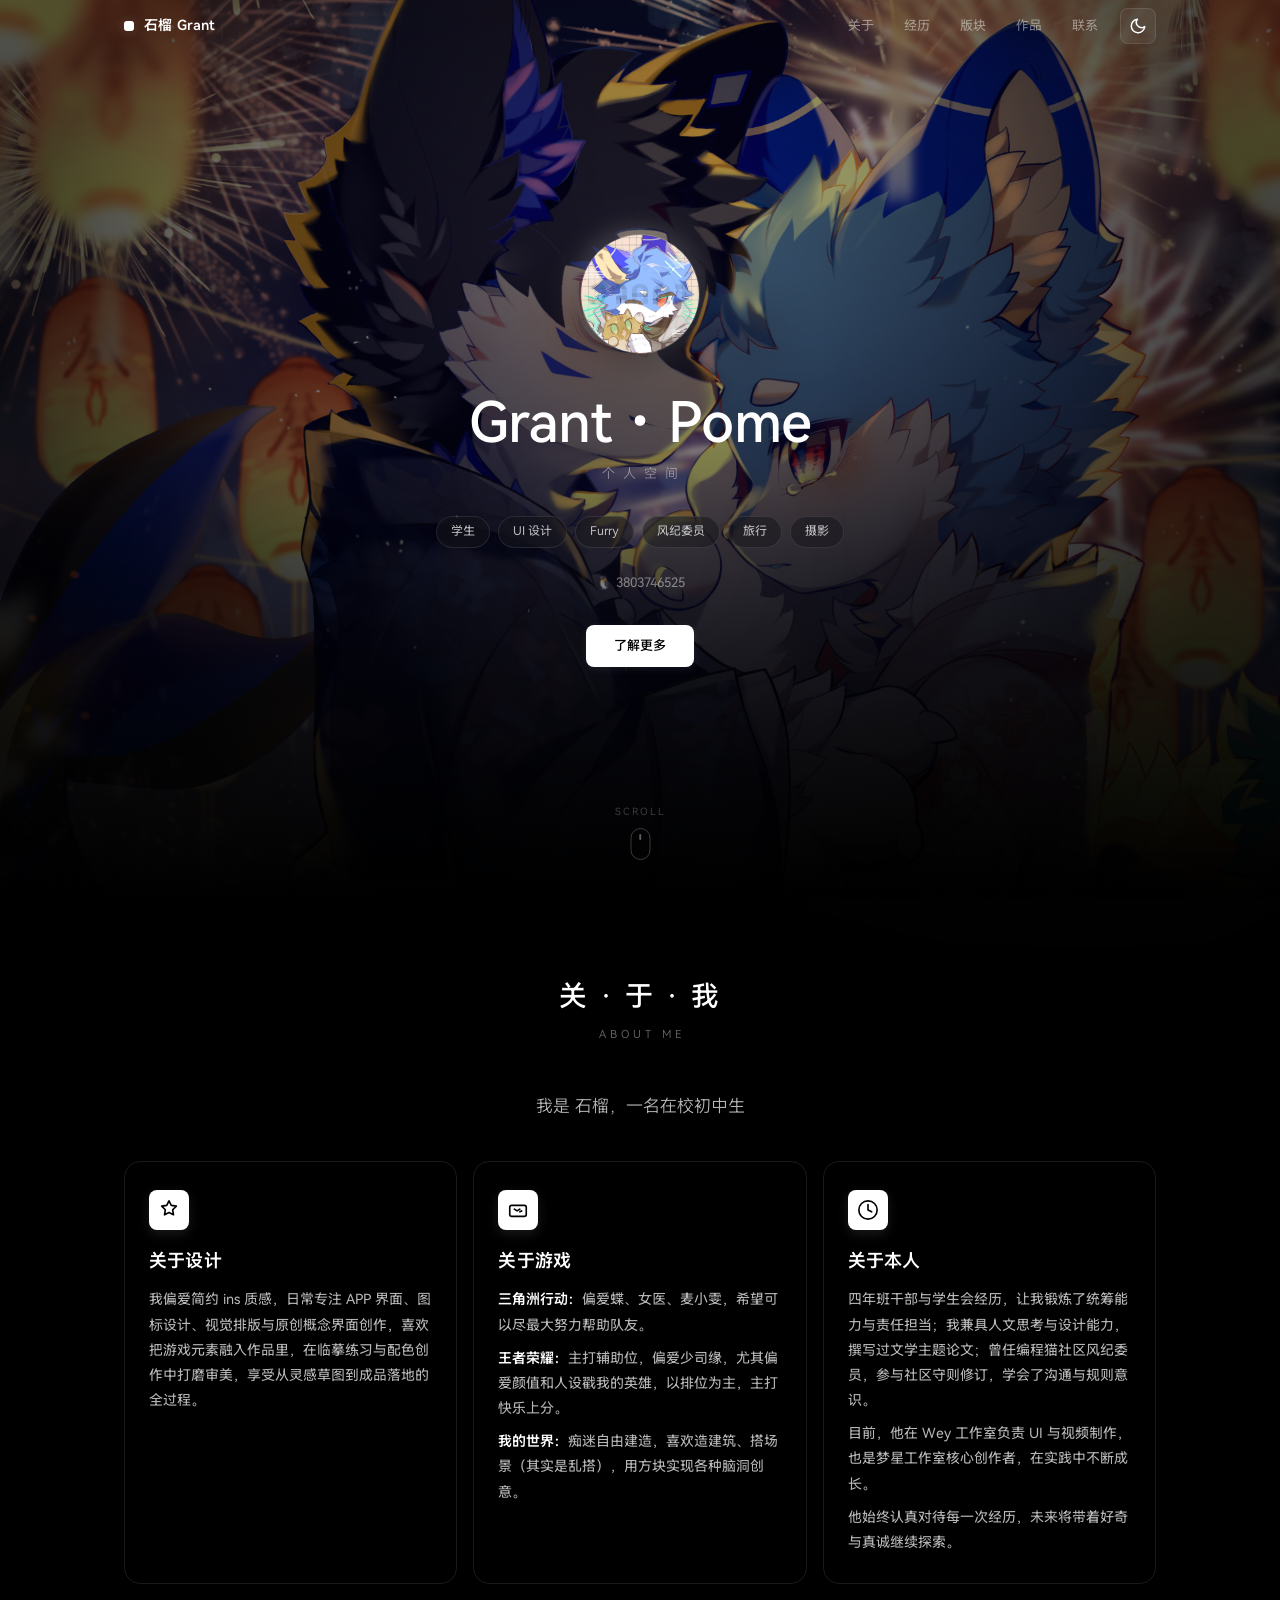
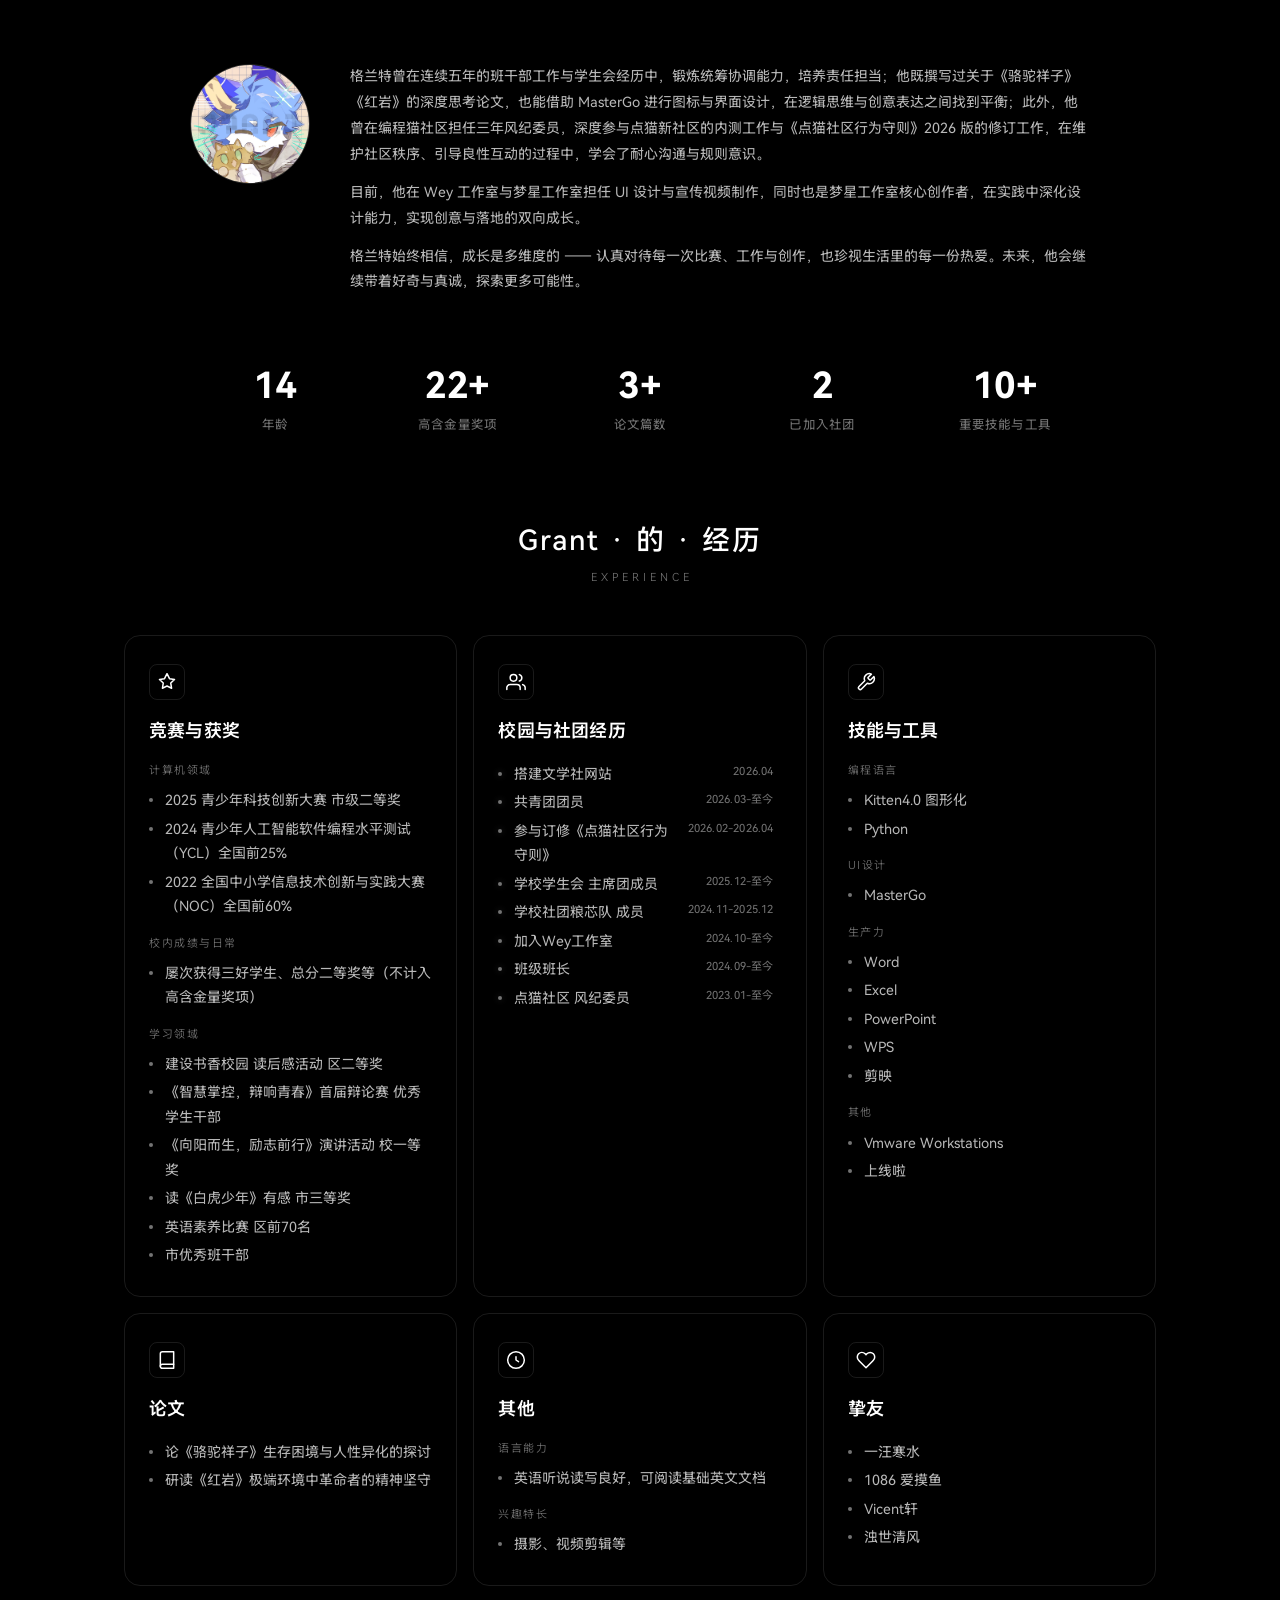
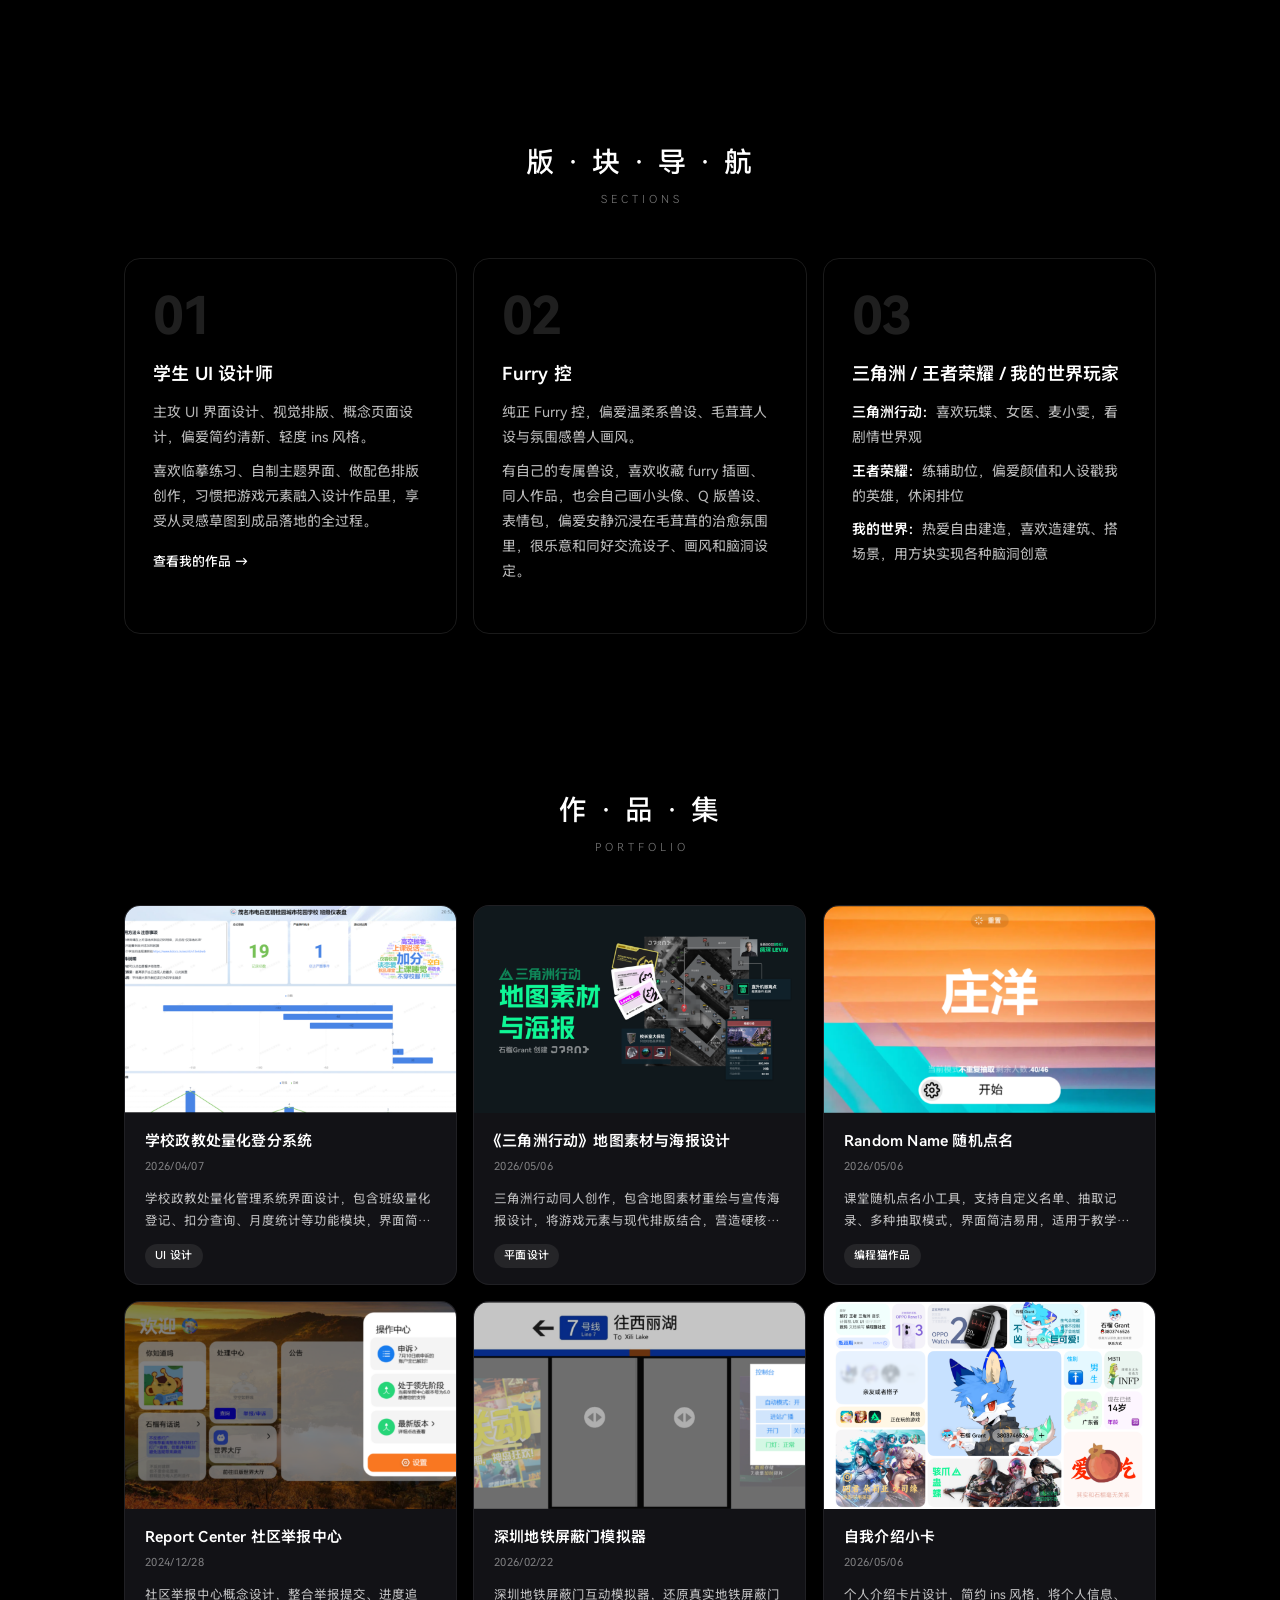
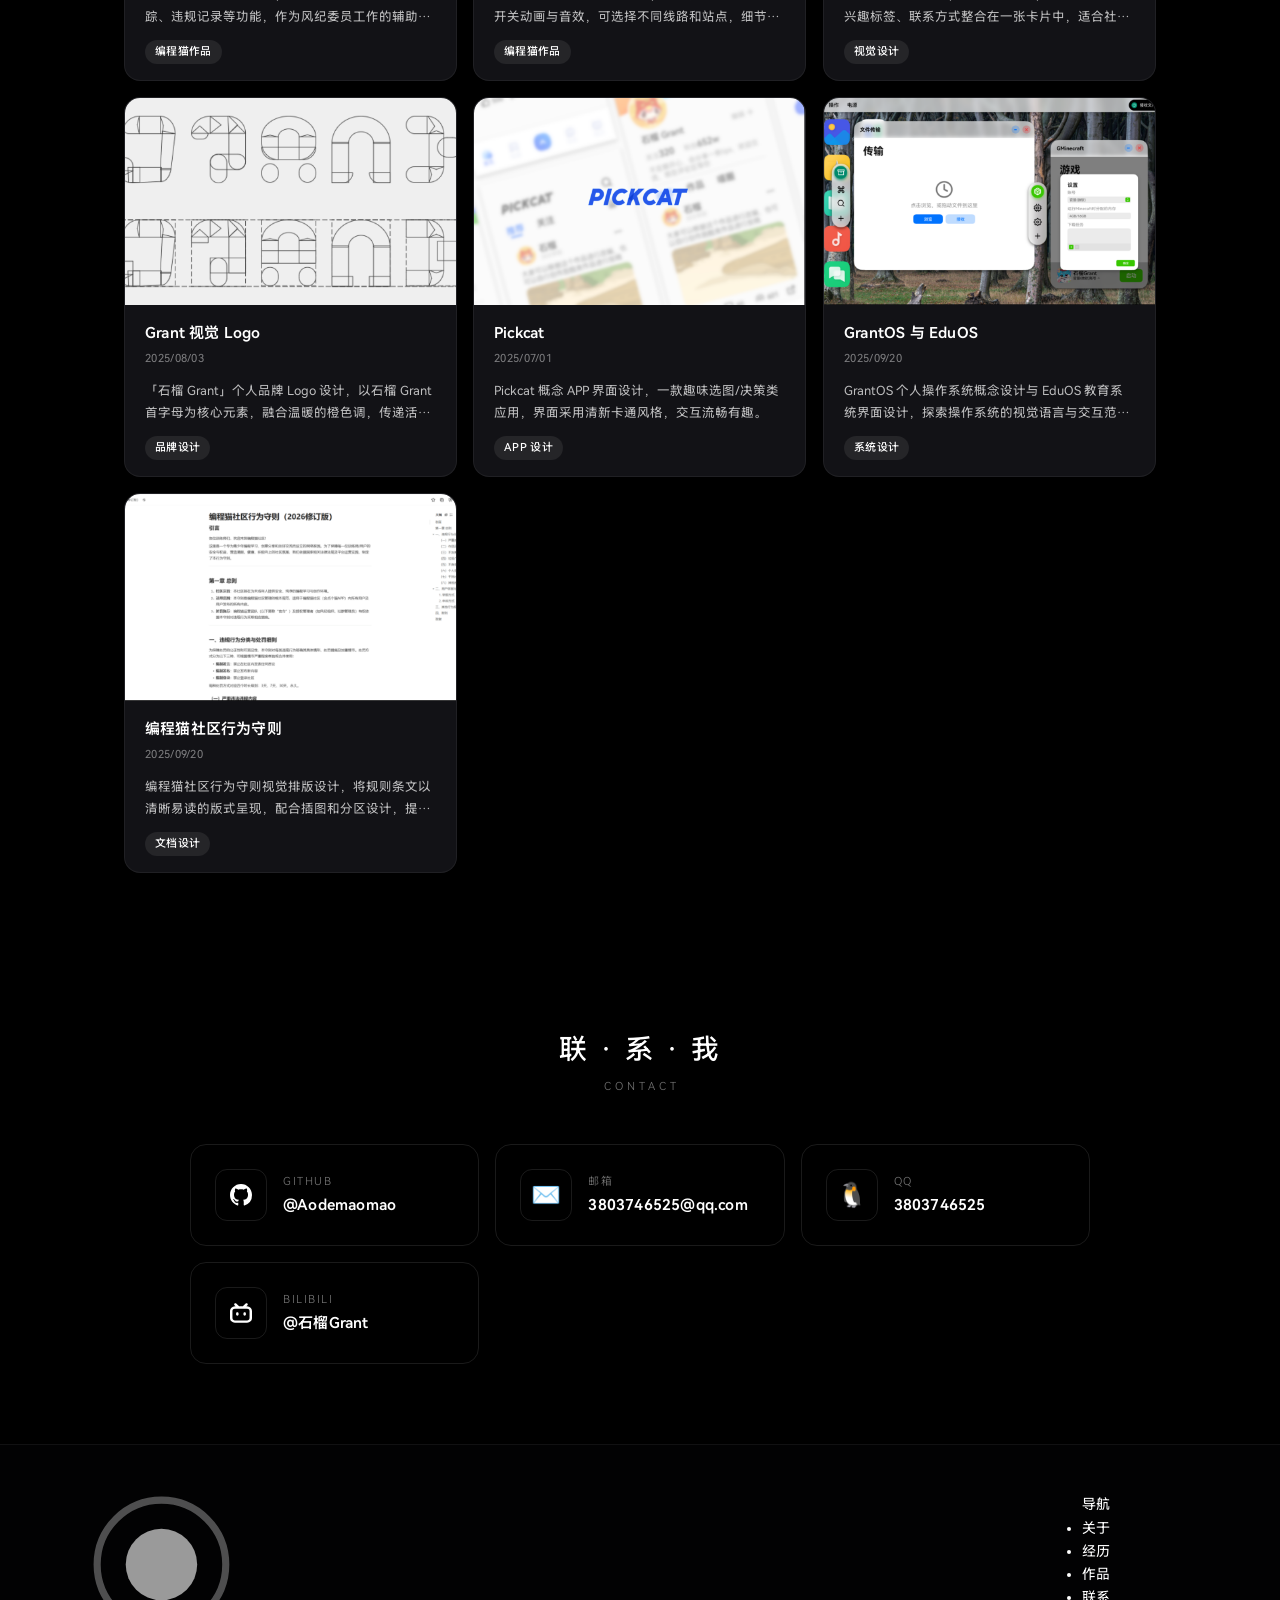
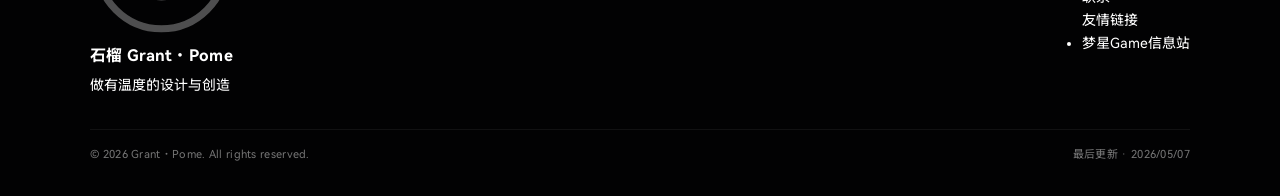
==== commit bd95c5e4: "feat: 回滚板块间距，页脚重新设计，新增logo位" ====
--- a/index.html
+++ b/index.html
@@ -407,24 +407,41 @@
   <footer class="footer">
     <div class="footer-inner">
       <div class="footer-brand">
-        <p class="footer-name">石榴 Grant・Pome</p>
-        <p class="footer-desc">做有温度的设计与创造</p>
-      </div>
-
-      <div class="footer-links">
-        <p class="footer-links-title">友情链接</p>
-        <div class="footer-links-list">
-          <a href="https://game.cdstar.top/" target="_blank" rel="noopener noreferrer" class="footer-link">
-            <span class="footer-link-name">梦星Game信息站</span>
-            <span class="footer-link-url">game.cdstar.top</span>
-          </a>
+        <div class="footer-logo">
+          <!-- Logo 占位：替换为你的 SVG，fill 使用 currentColor 可自动适配深浅色 -->
+          <svg viewBox="0 0 40 40" fill="none" xmlns="http://www.w3.org/2000/svg" aria-hidden="true">
+            <circle cx="20" cy="20" r="18" stroke="currentColor" stroke-width="2" opacity="0.3"/>
+            <circle cx="20" cy="20" r="10" fill="currentColor" opacity="0.6"/>
+          </svg>
+        </div>
+        <div class="footer-brand-text">
+          <p class="footer-name">石榴 Grant・Pome</p>
+          <p class="footer-tagline">做有温度的设计与创造</p>
+        </div>
+      </div>
+
+      <div class="footer-cols">
+        <div class="footer-col">
+          <p class="footer-col-title">导航</p>
+          <ul class="footer-col-list">
+            <li><a href="#about">关于</a></li>
+            <li><a href="#grant">经历</a></li>
+            <li><a href="#works">作品</a></li>
+            <li><a href="#contact">联系</a></li>
+          </ul>
+        </div>
+        <div class="footer-col">
+          <p class="footer-col-title">友情链接</p>
+          <ul class="footer-col-list">
+            <li><a href="https://game.cdstar.top/" target="_blank" rel="noopener noreferrer">梦星Game信息站</a></li>
+          </ul>
         </div>
       </div>
     </div>
 
     <div class="footer-bottom">
-      <p class="footer-update">本页面最后一次更新：2026/05/07</p>
       <p class="footer-copyright">© 2026 Grant・Pome. All rights reserved.</p>
+      <p class="footer-update">最后更新 · 2026/05/07</p>
     </div>
   </footer>
 
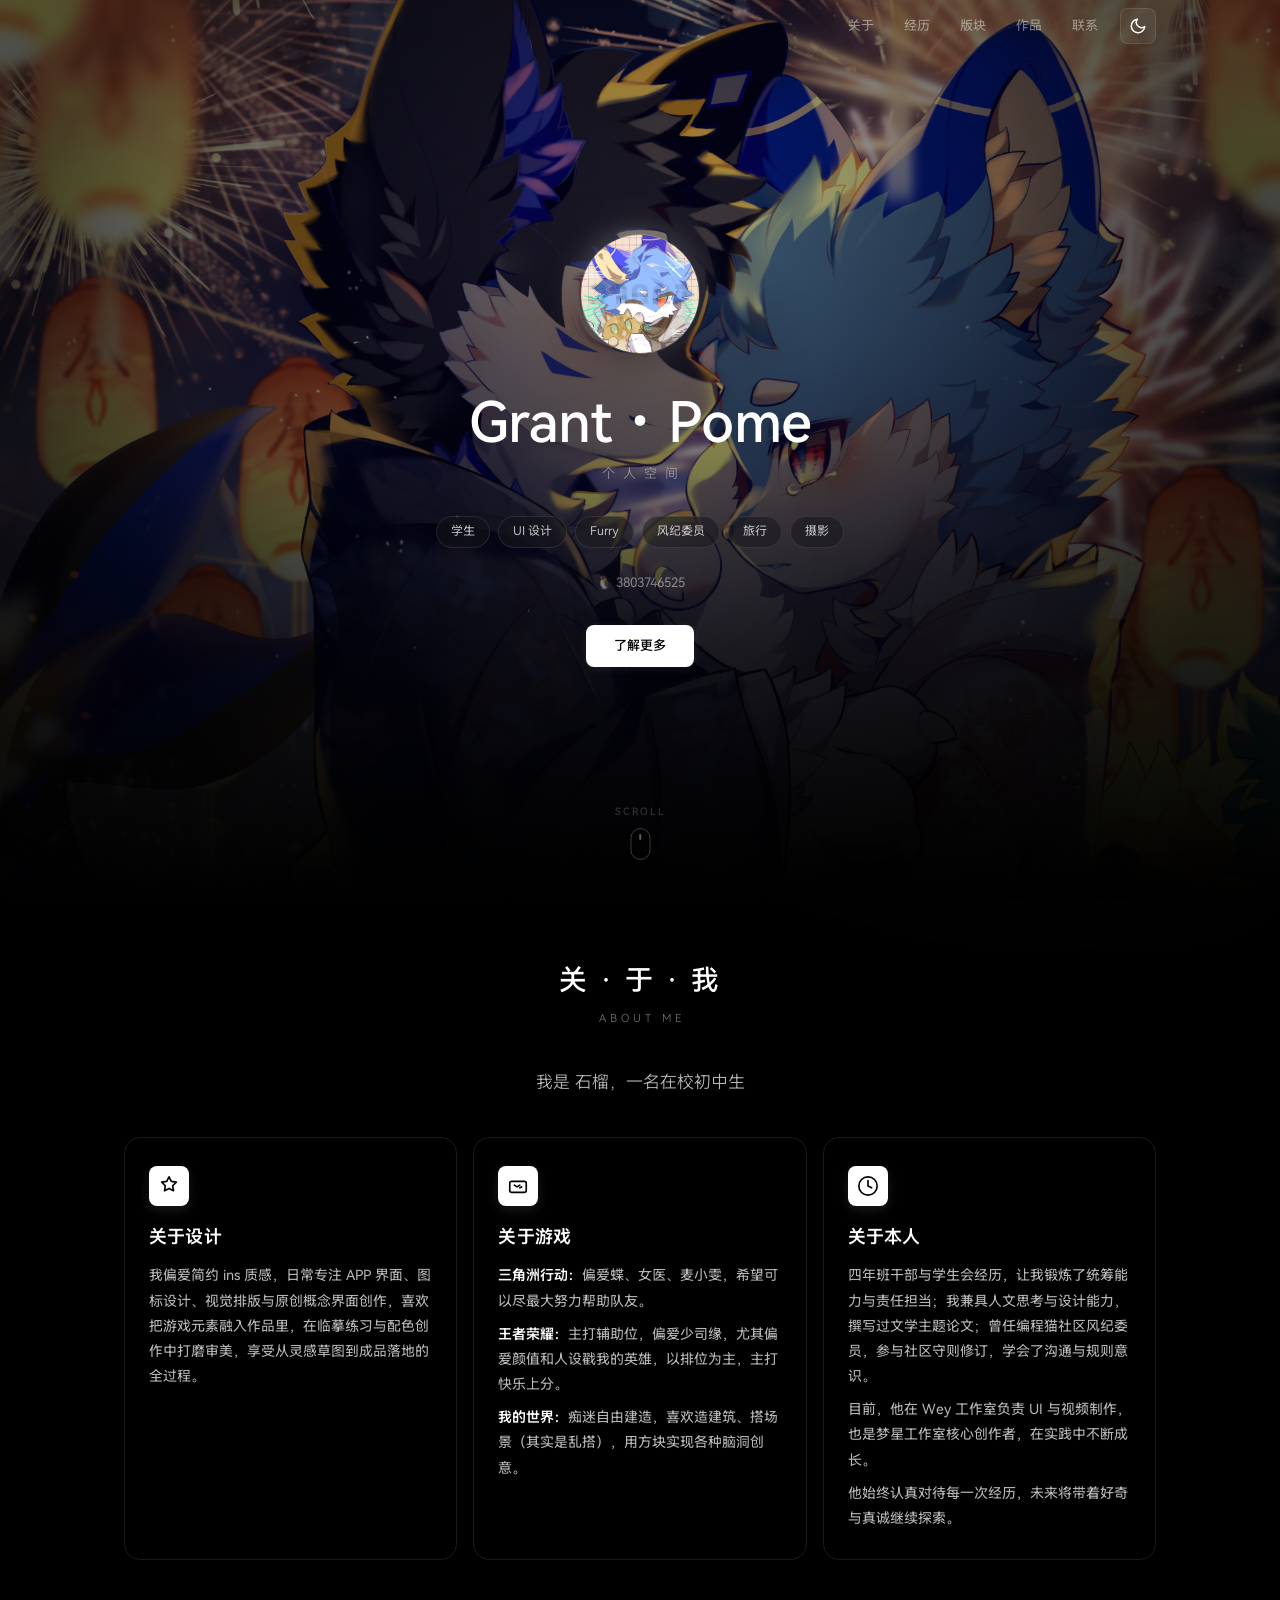
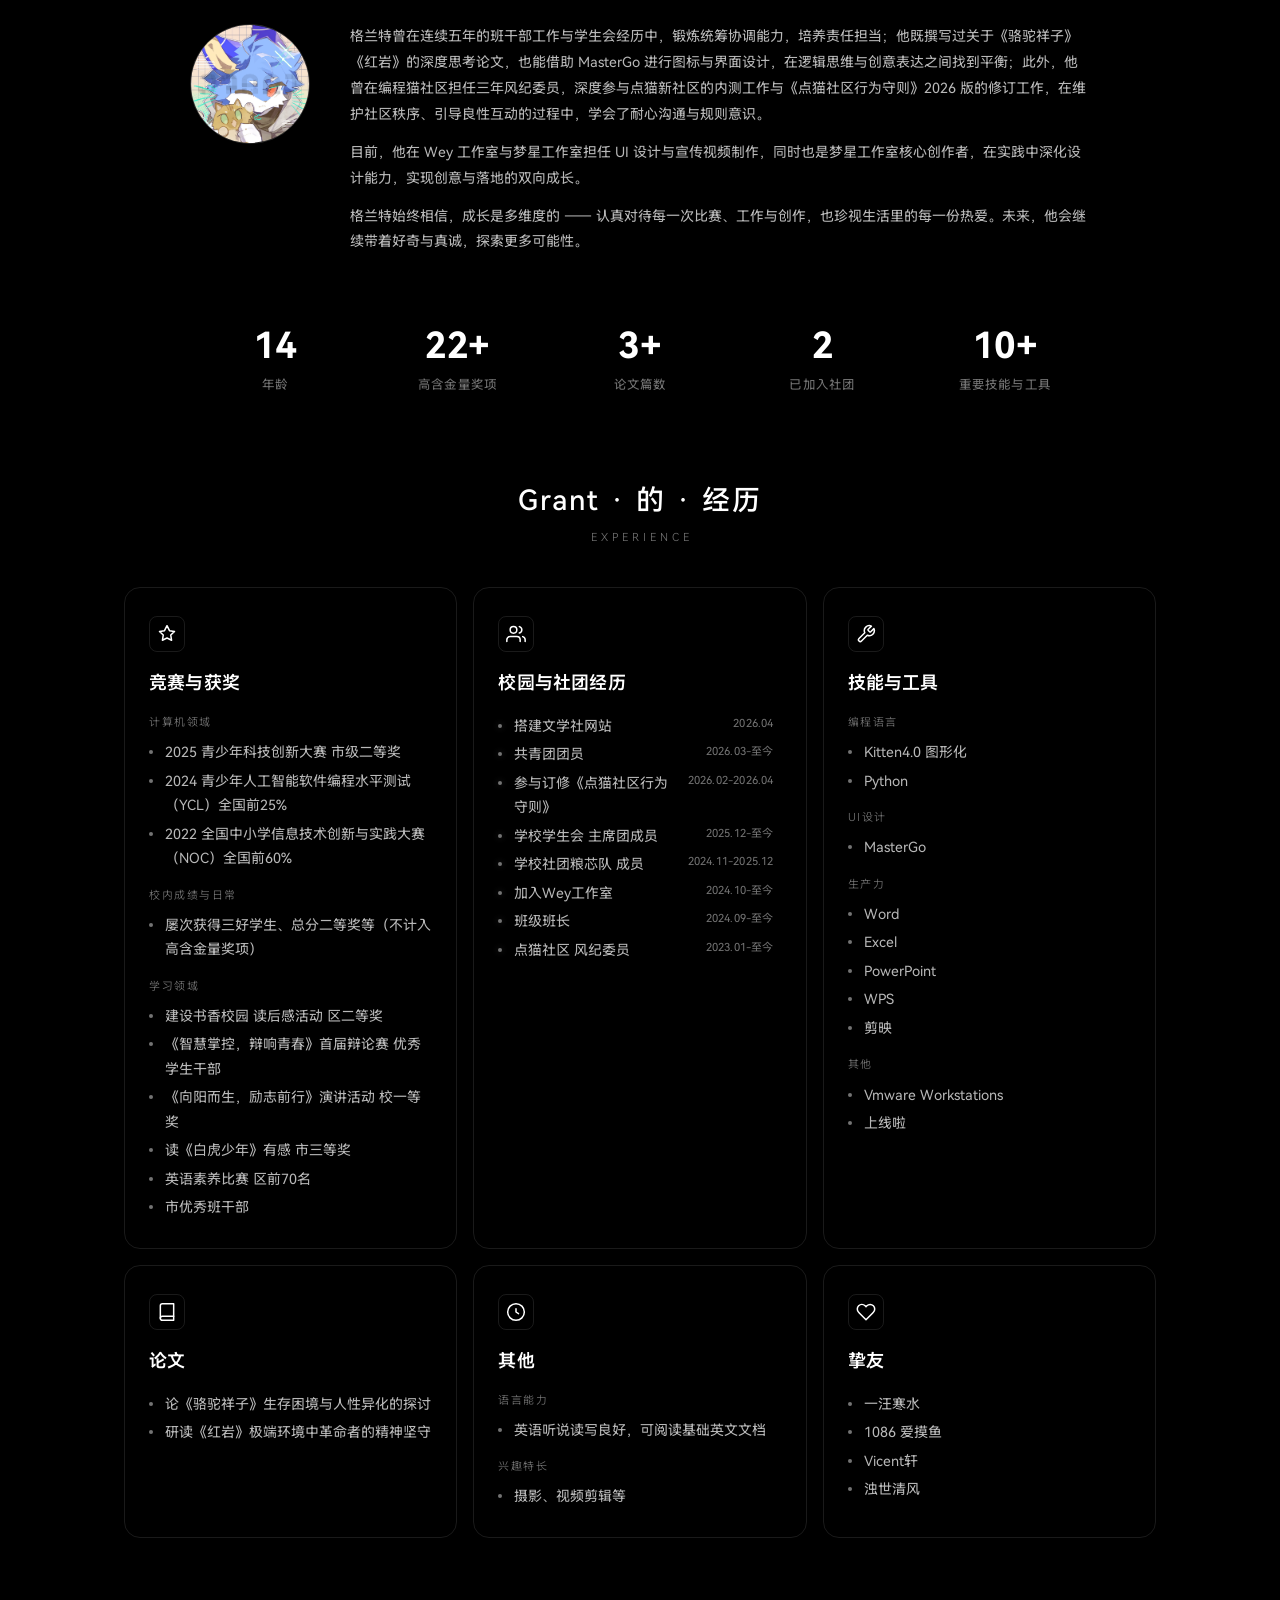
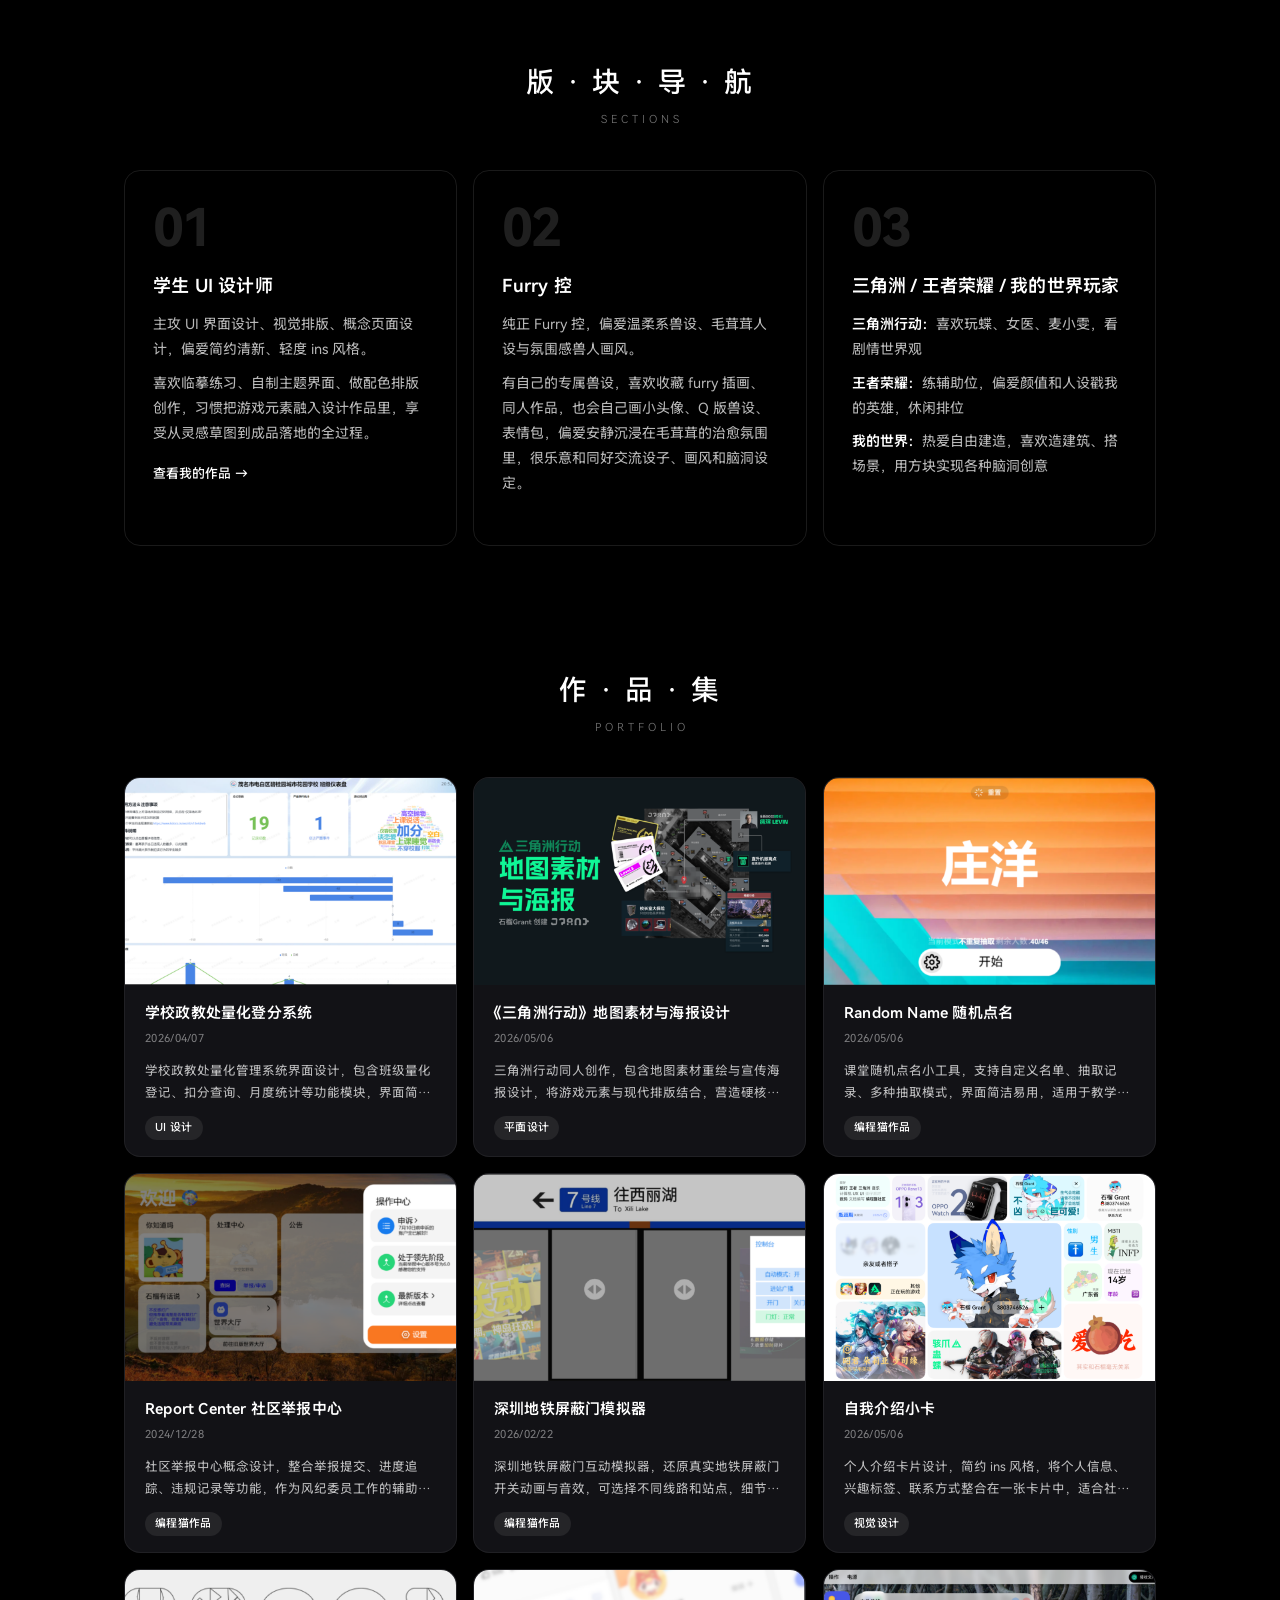
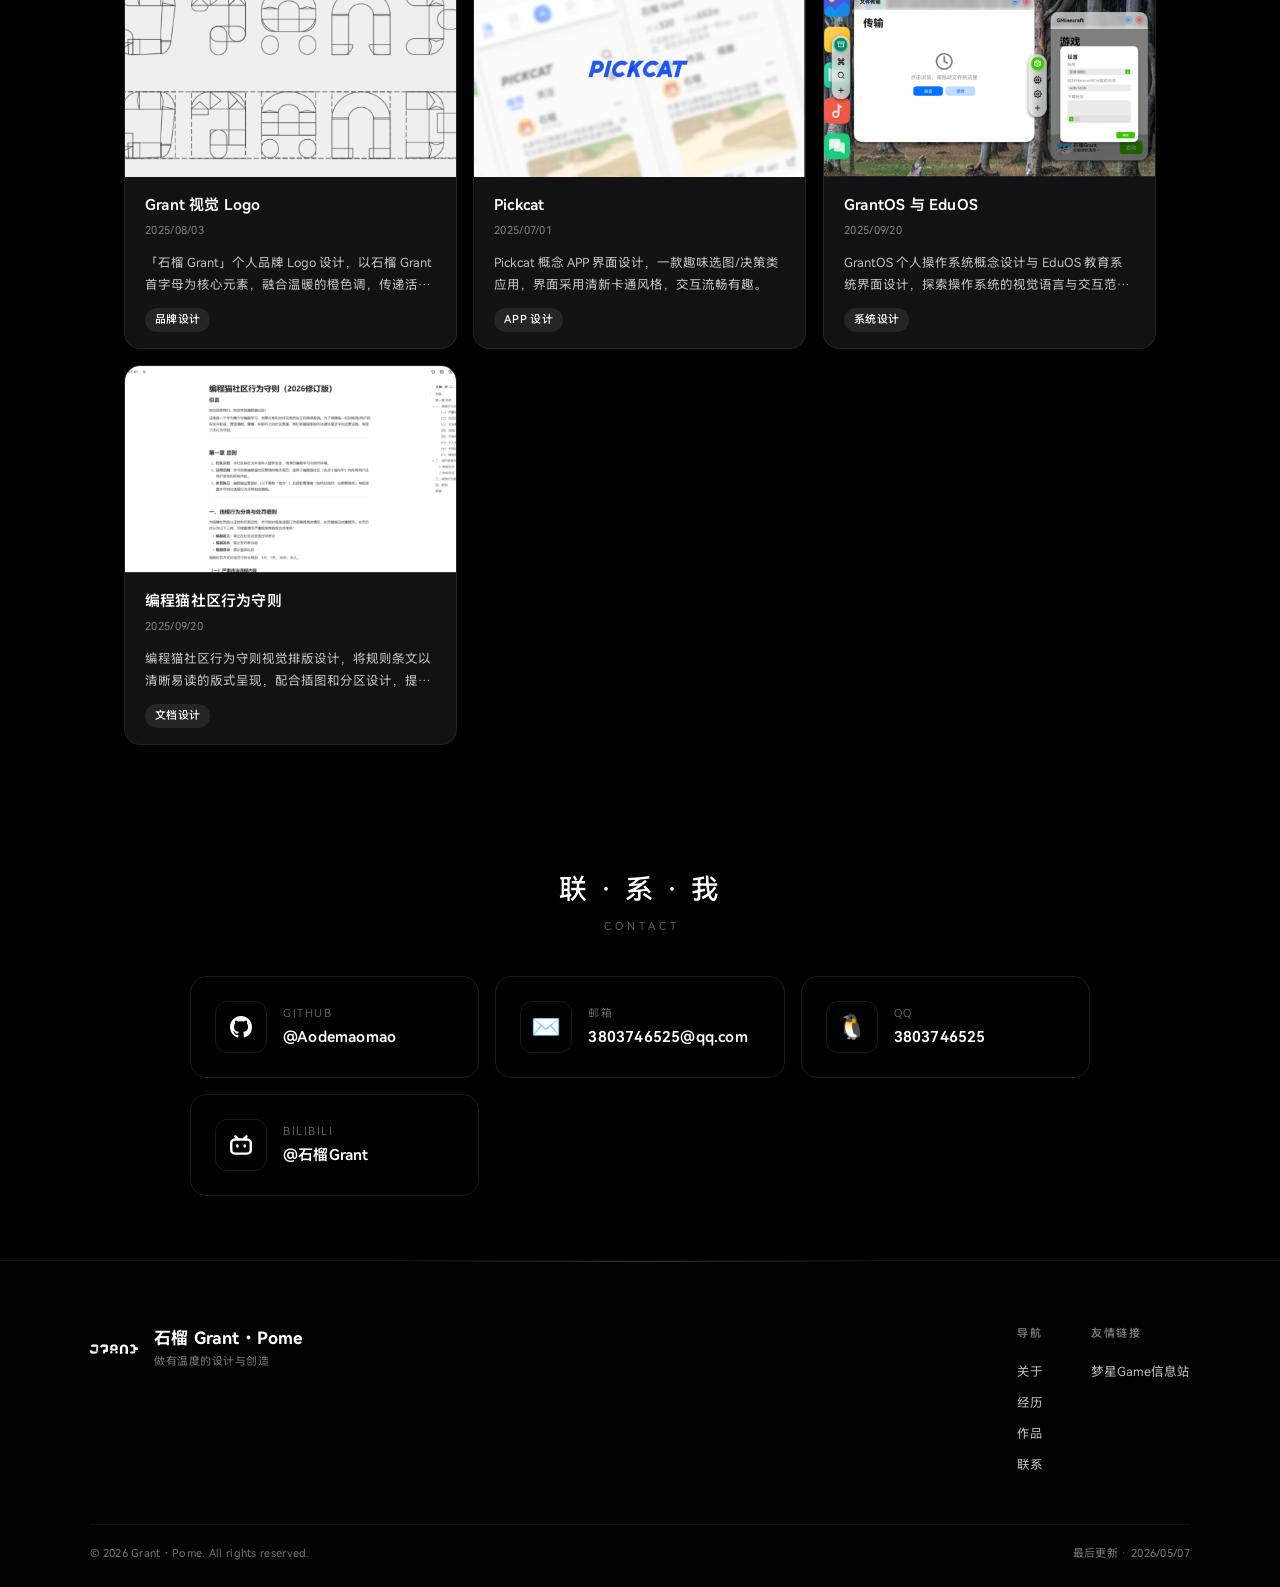
==== commit 2853d409: "Update nav logo to SVG wordmark" ====
--- a/index.html
+++ b/index.html
@@ -26,8 +26,18 @@
   <nav class="navbar" id="navbar" aria-label="主导航">
     <div class="nav-inner">
       <a href="#hero" class="nav-logo" aria-label="返回顶部">
-        <span class="nav-logo-dot" aria-hidden="true"></span>
-        <span>石榴 Grant</span>
+        <svg class="nav-logo-svg" xmlns="http://www.w3.org/2000/svg" fill="none" viewBox="0 0 208.125 40" aria-hidden="true">
+          <path d="M12.740388870239258,5.1562505L13.955522570239257,10.476868L27.91104487023926,10.476868L28.365388870239258,5.4687505L26.646638870239258,0L13.955522570239257,0L12.740388870239258,5.1562505Z" fill="currentColor" fill-opacity="1"/>
+          <path d="M10.000020027160645,40L27.187512027160643,39.1766987L27.187520027160645,30.625L10.000020027160645,30.625L10.000020027160645,40Z" fill="currentColor" fill-opacity="1"/>
+          <path d="M0,32.74021152998047L4.8437686,35.31249772998047L10.14947,32.74021152998047L10.14947,29.957295929980468C10.14947,27.15459682998047,7.8774343,24.88256072998047,5.0747352,24.88256072998047C2.2720361,24.88256072998047,0,27.15459682998047,0,29.957295929980468L0,32.74021152998047Z" fill="currentColor" fill-opacity="1"/>
+          <path d="M56.56250481469726,0C55.070661514697264,7.9472858e-7,53.63559821469727,0.26098508,52.25731511469726,0.78295296C50.879032614697266,1.3049219,49.66244511469726,2.0481429,48.607552814697264,3.0126162C47.55266071469727,3.9770889,46.739763414697265,5.0893979,46.168860434697265,6.3495426C45.597955644697265,7.6096859,45.312503814697266,8.9217434,45.312503814697266,10.285715L56.56250481469726,10.285715L63.125003814697266,5.1562505L56.56250481469726,0Z" fill="currentColor" fill-opacity="1"/>
+          <path d="M77.8125067220459,10.312501C77.8125067220459,8.9449787,77.5429147220459,7.6295037,77.0037260220459,6.3660765C76.4645395220459,5.1026511,75.6968021220459,3.9874461,74.7005143220459,3.0204618C73.7042284220459,2.053477,72.5552296220459,1.3083208,71.2535176220459,0.78499258C69.9518058220459,0.26166424,68.5964690220459,0,67.1875057220459,0L67.8125057220459,10.312501L77.8125067220459,10.312501Z" fill="currentColor" fill-opacity="1"/>
+          <path d="M120.00000762939453,12.402345C120.00000762939453,10.757692,119.58769262939452,9.1756344,118.76304962939453,7.6561728C117.93841362939453,6.1367116,116.76422662939453,4.7955084,115.24049162939453,3.6325636C113.71676262939454,2.4696174,111.95946862939454,1.5734544,109.96861262939453,0.94407368C107.97776062939454,0.31469092,105.90489162939453,3.1789145e-7,103.75000762939453,9.5367432e-7C101.59512462939453,6.357829e-7,99.52225562939454,0.31469122,97.53140262939453,0.94407177C95.54054922939453,1.5734537,93.78325552939454,2.4696174,92.25952242939454,3.6325626C90.73578932939454,4.7955084,89.56160382939453,6.1367116,88.73696612939453,7.6561728C87.91232713939453,9.1756344,87.50000762939453,10.757692,87.50000762939453,12.402345L97.48850532939453,12.402345C97.48850532939453,11.768621,97.64738162939453,11.159018,97.96513362939453,10.573534C98.28288662939453,9.9880505,98.73532762939453,9.4712534,99.32245762939453,9.0231438C99.90958762939454,8.5750341,100.58671362939452,8.2297211,101.35383462939453,7.987205C102.12095662939453,7.7446904,102.91968162939453,7.6234331,103.75000762939453,7.6234322C104.58033562939454,7.6234322,105.37905862939454,7.7446899,106.14618062939454,7.9872055C106.91330362939453,8.2297211,107.59042962939454,8.5750341,108.17755862939453,9.0231438C108.76469062939454,9.4712543,109.21713062939453,9.9880505,109.53488162939453,10.573534C109.85263462939453,11.159018,110.01150862939453,11.768621,110.01150862939453,12.402345L120.00000762939453,12.402345Z" fill="currentColor" fill-opacity="1"/>
+          <path d="M129.6869659423828 15.709228515625L139.6869659423828 15.709228515625L139.6869659423828 39.87726974487305L129.6869659423828 39.87726974487305Z" fill="currentColor" fill-opacity="1"/>
+          <path d="M164.6869279423828,16.313429C164.6869279423828,14.150134,164.2428929423828,12.069174,163.35481994238282,10.070549C162.46675094238282,8.0719252,161.2022439423828,6.3077736,159.5613019423828,4.7780933C157.9203629423828,3.2484126,156.0278949423828,2.0696437,153.8838999423828,1.241787C151.73990594238282,0.41392869,149.50758894238282,0,147.1869469423828,0C144.8663059423828,0.0000012715658,142.63398794238282,0.41392964,140.48999394238282,1.241785C138.34600064238282,2.0696423,136.4535331423828,3.2484117,134.81259064238282,4.7780924C133.1716499423828,6.3077736,131.90714384238282,8.0719261,131.01907344238282,10.07055C130.13100180238283,12.069174,129.6869659423828,14.150134,129.6869659423828,16.313429L139.67282484238282,16.313429C139.67282484238282,15.384557,139.86348494238283,14.491036,140.24480394238282,13.632869C140.6261229423828,12.774702,141.16907494238282,12.017213,141.8736609423828,11.3604C142.5782469423828,10.703588,143.39083294238281,10.197449,144.3114179423828,9.8419847C145.23200194238282,9.4865208,146.1905139423828,9.3087883,147.1869469423828,9.3087883C148.18338194238282,9.3087883,149.1418919423828,9.4865208,150.0624769423828,9.8419857C150.98306294238282,10.19745,151.7956489423828,10.703588,152.5002329423828,11.3604C153.20481894238281,12.017214,153.74777194238283,12.774704,154.12908894238282,13.63287C154.5104099423828,14.491036,154.70106894238282,15.384557,154.70106894238282,16.313429L164.6869279423828,16.313429Z" fill="currentColor" fill-opacity="1"/>
+          <path d="M196.87501525878906,10.505515C196.87501525878906,9.1123972,196.62128025878906,7.7723017,196.11381125878907,6.4852281C195.60634225878906,5.1981549,194.88376625878905,4.062077,193.94608325878906,3.0769944C193.00840225878906,2.0919116,191.92699025878906,1.3328086,190.70184925878905,0.79968548C189.47670925878907,0.26656246,188.20109725878905,9.5367432e-7,186.87501525878906,9.5367432e-7L186.87501525878906,10.505515L196.87501525878906,10.505515Z" fill="currentColor" fill-opacity="1"/>
+          <path d="M193.12501525878906,18.67647173918457C193.12501525878906,21.89982513918457,195.73805905878908,24.51286853918457,198.96141245878906,24.51286853918457L202.28861805878907,24.51286853918457C205.51197125878906,24.51286853918457,208.12501525878906,21.89982513918457,208.12501525878906,18.67647173918457C208.12501525878906,15.45311833918457,205.51197125878906,12.84007453918457,202.28861805878907,12.84007453918457L198.96141245878906,12.84007453918457C195.73805905878908,12.84007453918457,193.12501525878906,15.45311833918457,193.12501525878906,18.67647173918457Z" fill="currentColor" fill-opacity="1"/>
+        </svg>
       </a>
       <div class="nav-links" role="navigation">
         <a href="#about">关于</a>
@@ -407,11 +417,41 @@
   <footer class="footer">
     <div class="footer-inner">
       <div class="footer-brand">
-        <div class="footer-logo">
-          <!-- Logo 占位：替换为你的 SVG，fill 使用 currentColor 可自动适配深浅色 -->
-          <svg viewBox="0 0 40 40" fill="none" xmlns="http://www.w3.org/2000/svg" aria-hidden="true">
-            <circle cx="20" cy="20" r="18" stroke="currentColor" stroke-width="2" opacity="0.3"/>
-            <circle cx="20" cy="20" r="10" fill="currentColor" opacity="0.6"/>
+        <div class="footer-logo" aria-hidden="true">
+          <svg xmlns="http://www.w3.org/2000/svg" fill="none" viewBox="0 0 208.125 40">
+            <path d="M12.740388870239258,5.1562505L13.955522570239257,10.476868L27.91104487023926,10.476868L28.365388870239258,5.4687505L26.646638870239258,0L13.955522570239257,0L12.740388870239258,5.1562505Z" fill="currentColor" fill-opacity="1"/>
+            <path d="M10.000020027160645,40L27.187512027160643,39.1766987L27.187520027160645,30.625L10.000020027160645,30.625L10.000020027160645,40Z" fill="currentColor" fill-opacity="1"/>
+            <path d="M0,32.74021152998047L4.8437686,35.31249772998047L10.14947,32.74021152998047L10.14947,29.957295929980468C10.14947,27.15459682998047,7.8774343,24.88256072998047,5.0747352,24.88256072998047C2.2720361,24.88256072998047,0,27.15459682998047,0,29.957295929980468L0,32.74021152998047Z" fill="currentColor" fill-opacity="1"/>
+            <path d="M27.740049362182617,32.09937335314942L34.079895062182615,31.781471353149414L35.598225162182615,10.083771253149415L27.796436947182617,8.789621353149414L27.740049362182617,32.09937335314942Z" fill="currentColor" fill-opacity="1" transform="matrix(0.99881911277771,0.05014520883560181,-0.04706720635294914,0.99881911277771,0.44646079183046794,-1.3806510168318482)"/>
+            <path d="M14.275483731109619,20.621902145996096C14.275483731109619,19.276954645996092,14.00983873110962,17.983195345996094,13.478544731109618,16.740623945996095C12.947253731109619,15.498054945996094,12.19075823110962,14.401258745996094,11.209057831109618,13.450237045996094C10.227359331109618,12.499215645996093,9.09518333110962,11.766360045996095,7.8125300311096195,11.251671015996093C7.799703631109619,11.246524095996094,7.786871631109619,11.241402985996094,7.774034731109619,11.236307505996093C5.679573331109619,10.404952287996094,3.806051731109619,12.306397645996094,3.806051731109619,14.559821645996093L3.806051731109619,20.621902145996096L14.275483731109619,20.621902145996096Z" fill="currentColor" fill-opacity="1" transform="matrix(0,-0.9999112486839294,0.9999112486839294,0,-6.672655333297826,14.285351085005544)"/>
+            <path d="M7.2544179,39.999996185302734C6.2131677,39.999996588427365,5.437253,40.75354367530274,4.4752636,41.268232585302734C3.5132744,41.78292218530274,3.3092041,42.21958448530273,2.5729284,43.17060618530273C1.8366547,44.121628285302734,1.0690137,45.098607985302735,0.67054516,46.34117838530273C0.27207562,47.58374928530274,0,48.79732038530273,0,50.142270185302735L7.2544179,50.142262185302734L7.2544179,39.999996185302734Z" fill="currentColor" fill-opacity="1" transform="matrix(0,-0.9999112486839294,0.9999112486839294,0,-39.99644613299847,39.999996185302734)"/>
+            <path d="M28.231005791503904,38.7026993515625C29.619338791503907,38.702701351562496,30.954831791503906,38.477523351562496,32.237483791503905,38.0271683515625C33.520137791503906,37.5768163515625,34.6523127915039,36.9355683515625,35.63401079150391,36.1034233515625C36.61571079150391,35.2712803515625,37.37220779150391,34.3115843515625,37.903499791503904,33.224334351562504C38.434791791503905,32.1370873515625,38.7004377915039,31.0050463515625,38.7004377915039,29.8282175515625L28.231005791503904,29.8282175515625L28.231005791503904,38.7026993515625Z" fill="currentColor" fill-opacity="1" transform="matrix(0,-0.9999112486839294,0.9999112486839294,0,-3.1903018884695484,38.713732780016926)"/>
+            <path d="M26.642358779907227,39.218788133432C26.642358779907227,40.0398407,26.701232682907225,40.99667,27.166074099907227,41.7552228C27.630914389907225,42.513777,28.209493979907226,43.0769875,29.068408679907225,43.6575584C29.927323779907226,44.2381301,30.482656479907227,44.6116099,31.604881279907225,44.9258142C32.727107979907224,45.2400174,33.208928079907224,45.5576663,34.42361687990723,45.5576663L34.423659779907226,39.21875L26.642358779907227,39.218788133432Z" fill="currentColor" fill-opacity="1" transform="matrix(0,-0.9999112486839294,0.9999112486839294,0,-12.572910504415631,65.85874423550229)"/>
+            <path d="M7.1875,30.625L7.5,39.6875L14.375,39.6875L14.375,30.625L7.1875,30.625Z" fill="currentColor" fill-opacity="1"/>
+            <path d="M56.56250481469726,0C55.070661514697264,7.9472858e-7,53.63559821469727,0.26098508,52.25731511469726,0.78295296C50.879032614697266,1.3049219,49.66244511469726,2.0481429,48.607552814697264,3.0126162C47.55266071469727,3.9770889,46.739763414697265,5.0893979,46.168860434697265,6.3495426C45.597955644697265,7.6096859,45.312503814697266,8.9217434,45.312503814697266,10.285715L56.56250481469726,10.285715L63.125003814697266,5.1562505L56.56250481469726,0Z" fill="currentColor" fill-opacity="1"/>
+            <path d="M77.8125067220459,10.312501C77.8125067220459,8.9449787,77.5429147220459,7.6295037,77.0037260220459,6.3660765C76.4645395220459,5.1026511,75.6968021220459,3.9874461,74.7005143220459,3.0204618C73.7042284220459,2.053477,72.5552296220459,1.3083208,71.2535176220459,0.78499258C69.9518058220459,0.26166424,68.5964690220459,0,67.1875057220459,0L67.8125057220459,10.312501L77.8125067220459,10.312501Z" fill="currentColor" fill-opacity="1"/>
+            <path d="M56.56250476837158,10.285715L67.81250576837158,10.285715L72.96875476837158,5.1562505L67.81250576837158,0L56.56250476837158,0L56.56250476837158,10.285715Z" fill="currentColor" fill-opacity="1"/>
+            <path d="M45.312503814697266,10.285714637860107C45.312503814697266,12.179261637860108,46.84752751469726,13.714285837860107,48.741075014697266,13.714285837860107L51.88393211469727,13.714285837860107C53.77748011469727,13.714285837860107,55.312503814697266,12.179261637860108,55.312503814697266,10.285714637860107L50.312503814697266,5.781253337860107L45.312503814697266,10.285714637860107Z" fill="currentColor" fill-opacity="1"/>
+            <path d="M67.8125057220459,26.999999337860107C67.8125057220459,29.761422337860107,70.0510819220459,31.999999337860107,72.8125057220459,31.999999337860107C75.5739298220459,31.999999337860107,77.8125057220459,29.761422337860107,77.8125057220459,26.999999337860107L77.8125057220459,10.285714637860107L72.9687562220459,5.468753337860107L67.8125057220459,10.285714637860107L67.8125057220459,26.999999337860107Z" fill="currentColor" fill-opacity="1"/>
+            <path d="M56.56250476837158 27.85714340209961C56.56250476837158 25.095719652945643 58.80108101921761 22.85714340209961 61.56250476837158 22.85714340209961L61.56250476837158 22.85714340209961C64.32392851752554 22.85714340209961 66.56250476837158 25.095719652945643 66.56250476837158 27.85714340209961L66.56250476837158 35C66.56250476837158 37.76142374915397 64.32392851752554 40 61.56250476837158 40L61.56250476837158 40C58.80108101921761 40 56.56250476837158 37.76142374915397 56.56250476837158 35Z" fill="currentColor" fill-opacity="1"/>
+            <path d="M56.56250476837158,27.42857170209961C56.56250476837158,29.95330190209961,58.60920286837158,32.00000000209961,61.13393306837158,32.00000000209961L73.24107876837158,32.00000000209961C75.76580876837158,32.00000000209961,77.81250676837158,29.95330190209961,77.81250676837158,27.42857170209961C77.81250676837158,24.90384150209961,75.76580876837158,22.85714340209961,73.24107876837158,22.85714340209961L61.13393306837158,22.85714340209961C58.60920286837158,22.85714340209961,56.56250476837158,24.90384150209961,56.56250476837158,27.42857170209961Z" fill="currentColor" fill-opacity="1"/>
+            <path d="M120.00000762939453,12.402345C120.00000762939453,10.757692,119.58769262939452,9.1756344,118.76304962939453,7.6561728C117.93841362939453,6.1367116,116.76422662939453,4.7955084,115.24049162939453,3.6325636C113.71676262939454,2.4696174,111.95946862939454,1.5734544,109.96861262939453,0.94407368C107.97776062939454,0.31469092,105.90489162939453,3.1789145e-7,103.75000762939453,9.5367432e-7C101.59512462939453,6.357829e-7,99.52225562939454,0.31469122,97.53140262939453,0.94407177C95.54054922939453,1.5734537,93.78325552939454,2.4696174,92.25952242939454,3.6325626C90.73578932939454,4.7955084,89.56160382939453,6.1367116,88.73696612939453,7.6561728C87.91232713939453,9.1756344,87.50000762939453,10.757692,87.50000762939453,12.402345L97.48850532939453,12.402345C97.48850532939453,11.768621,97.64738162939453,11.159018,97.96513362939453,10.573534C98.28288662939453,9.9880505,98.73532762939453,9.4712534,99.32245762939453,9.0231438C99.90958762939454,8.5750341,100.58671362939452,8.2297211,101.35383462939453,7.987205C102.12095662939453,7.7446904,102.91968162939453,7.6234331,103.75000762939453,7.6234322C104.58033562939454,7.6234322,105.37905862939454,7.7446899,106.14618062939454,7.9872055C106.91330362939453,8.2297211,107.59042962939454,8.5750341,108.17755862939453,9.0231438C108.76469062939454,9.4712543,109.21713062939453,9.9880505,109.53488162939453,10.573534C109.85263462939453,11.159018,110.01150862939453,11.768621,110.01150862939453,12.402345L120.00000762939453,12.402345Z" fill="currentColor" fill-opacity="1"/>
+            <path d="M87.50000762939453,16.044922825549317C87.50000762939453,21.567770625549315,91.97715992939453,26.04492262554932,97.50000762939453,26.04492262554932L97.50000762939453,12.402344725549316L92.50000762939453,11.317139625549316L87.50000762939453,12.402344725549316L87.50000762939453,16.044922825549317Z" fill="currentColor" fill-opacity="1"/>
+            <path d="M87.50000762939453 33.525390625C87.50000762939453 30.763966875846034 89.73858388024057 28.525390625 92.50000762939453 28.525390625L92.50000762939453 28.525390625C95.2614313785485 28.525390625 97.50000762939453 30.763966875846034 97.50000762939453 33.525390625L97.50000762939453 34.687500953674316C97.50000762939453 37.448924702828286 95.2614313785485 39.687500953674316 92.50000762939453 39.687500953674316L92.50000762939453 39.687500953674316C89.73858388024057 39.687500953674316 87.50000762939453 37.448924702828286 87.50000762939453 34.687500953674316Z" fill="currentColor" fill-opacity="1"/>
+            <path d="M110.00000953674316 33.525390625C110.00000953674316 30.763966875846034 112.2385857875892 28.525390625 115.00000953674316 28.525390625L115.00000953674316 28.525390625C117.76143328589713 28.525390625 120.00000953674316 30.763966875846034 120.00000953674316 33.525390625L120.00000953674316 34.687500953674316C120.00000953674316 37.448924702828286 117.76143328589713 39.687500953674316 115.00000953674316 39.687500953674316L115.00000953674316 39.687500953674316C112.2385857875892 39.687500953674316 110.00000953674316 37.448924702828286 110.00000953674316 34.687500953674316Z" fill="currentColor" fill-opacity="1"/>
+            <path d="M110.00000953674316,26.044922328674318C115.52285723674316,26.044922328674318,120.00000953674316,21.56777132867432,120.00000953674316,16.044922828674316L120.00000953674316,12.402344728674317L115.00000953674316,11.162110328674316L110.00000953674316,12.402344728674317L110.00000953674316,26.044922328674318Z" fill="currentColor" fill-opacity="1"/>
+            <path d="M87.50000762939453,18.603515625C87.50000762939453,22.713291124999998,90.83163832939454,26.044921825,94.94141382939453,26.044921825L112.55860162939453,26.044921825C116.66837662939453,26.044921825,120.00000762939453,22.713291124999998,120.00000762939453,18.603515625L87.50000762939453,18.603515625Z" fill="currentColor" fill-opacity="1"/>
+            <path d="M129.6869659423828 15.709228515625L139.6869659423828 15.709228515625L139.6869659423828 39.87726974487305L129.6869659423828 39.87726974487305Z" fill="currentColor" fill-opacity="1"/>
+            <path d="M129.6867489284923,39.99999903901367L136.14474052849232,39.99999903901367C139.4816507284923,39.99999903901367,142.1867509284923,37.29489893901367,142.1867509284923,33.95798873901367L129.6867489284923,33.95798873901367L129.6867489284923,39.99999903901367Z" fill="currentColor" fill-opacity="1"/>
+            <path d="M152.18695068359375,33.95798873901367C152.18695068359375,37.29489893901367,154.89205078359376,39.99999903901367,158.22896098359374,39.99999903901367L164.68695268359374,39.99999903901367L164.68695268359374,33.95798873901367L152.18695068359375,33.95798873901367Z" fill="currentColor" fill-opacity="1"/>
+            <path d="M154.68696975708008 15.709228515625L164.68696975708008 15.709228515625L164.68696975708008 39.87726974487305L154.68696975708008 39.87726974487305Z" fill="currentColor" fill-opacity="1"/>
+            <path d="M164.6869279423828,16.313429C164.6869279423828,14.150134,164.2428929423828,12.069174,163.35481994238282,10.070549C162.46675094238282,8.0719252,161.2022439423828,6.3077736,159.5613019423828,4.7780933C157.9203629423828,3.2484126,156.0278949423828,2.0696437,153.8838999423828,1.241787C151.73990594238282,0.41392869,149.50758894238282,0,147.1869469423828,0C144.8663059423828,0.0000012715658,142.63398794238282,0.41392964,140.48999394238282,1.241785C138.34600064238282,2.0696423,136.4535331423828,3.2484117,134.81259064238282,4.7780924C133.1716499423828,6.3077736,131.90714384238282,8.0719261,131.01907344238282,10.07055C130.13100180238283,12.069174,129.6869659423828,14.150134,129.6869659423828,16.313429L139.67282484238282,16.313429C139.67282484238282,15.384557,139.86348494238283,14.491036,140.24480394238282,13.632869C140.6261229423828,12.774702,141.16907494238282,12.017213,141.8736609423828,11.3604C142.5782469423828,10.703588,143.39083294238281,10.197449,144.3114179423828,9.8419847C145.23200194238282,9.4865208,146.1905139423828,9.3087883,147.1869469423828,9.3087883C148.18338194238282,9.3087883,149.1418919423828,9.4865208,150.0624769423828,9.8419857C150.98306294238282,10.19745,151.7956489423828,10.703588,152.5002329423828,11.3604C153.20481894238281,12.017214,153.74777194238283,12.774704,154.12908894238282,13.63287C154.5104099423828,14.491036,154.70106894238282,15.384557,154.70106894238282,16.313429L164.6869279423828,16.313429Z" fill="currentColor" fill-opacity="1"/>
+            <path d="M196.87501525878906,10.505515C196.87501525878906,9.1123972,196.62128025878906,7.7723017,196.11381125878907,6.4852281C195.60634225878906,5.1981549,194.88376625878905,4.062077,193.94608325878906,3.0769944C193.00840225878906,2.0919116,191.92699025878906,1.3328086,190.70184925878905,0.79968548C189.47670925878907,0.26656246,188.20109725878905,9.5367432e-7,186.87501525878906,9.5367432e-7L186.87501525878906,10.505515L196.87501525878906,10.505515Z" fill="currentColor" fill-opacity="1"/>
+            <path d="M215.5384691661377,29.754932397143556C215.5384691661377,28.595418897143553,215.3016911661377,27.480036697143554,214.8281341661377,26.408785797143555C214.35457816613769,25.337534897143556,213.6802881661377,24.391959697143555,212.8052691661377,23.572060097143556C211.9302511661377,22.752160297143554,210.92110816613769,22.120346997143553,209.7778391661377,21.676620487143555C208.6345731661377,21.232893627143554,207.4442071661377,21.011030197143555,206.2067432661377,21.011030197143555L206.2067432661377,29.754932397143556L215.5384691661377,29.754932397143556Z" fill="currentColor" fill-opacity="1" transform="matrix(0,0.9999004006385803,-0.9999004006385803,0,217.88395467809084,-175.8443783430049)"/>
+            <path d="M174.37501525878906,5.2527575C174.37501525878906,8.1537762,176.72675465878908,10.505515,179.62777275878906,10.505515L188.12501525878906,10.505515L191.48645025878906,6.0461426L187.43751425878907,0L179.62777275878906,0C176.72675465878908,0,174.37501525878906,2.3517394,174.37501525878906,5.2527575Z" fill="currentColor" fill-opacity="1"/>
+            <path d="M188.12501525878906,30.349264625L192.42395015878907,31.936036625L196.87501525878906,30.349264625L196.87501525878906,10.505515425L192.42395015878907,8.681640625L188.12501525878906,10.505515425L188.12501525878906,30.349264625Z" fill="currentColor" fill-opacity="1"/>
+            <path d="M193.12501525878906,18.67647173918457C193.12501525878906,21.89982513918457,195.73805905878908,24.51286853918457,198.96141245878906,24.51286853918457L202.28861805878907,24.51286853918457C205.51197125878906,24.51286853918457,208.12501525878906,21.89982513918457,208.12501525878906,18.67647173918457C208.12501525878906,15.45311833918457,205.51197125878906,12.84007453918457,202.28861805878907,12.84007453918457L198.96141245878906,12.84007453918457C195.73805905878908,12.84007453918457,193.12501525878906,15.45311833918457,193.12501525878906,18.67647173918457Z" fill="currentColor" fill-opacity="1"/>
+            <path d="M174.37501525878906,35.01838164489746C174.37501525878906,37.597064044897465,176.46545025878908,39.687499044897464,179.04413275878906,39.687499044897464L188.12501525878906,39.687499044897464L189.61145025878906,35.03661964489746L188.12501525878906,30.34926414489746L179.04413275878906,30.34926414489746C176.46545025878908,30.34926414489746,174.37501525878906,32.43969914489746,174.37501525878906,35.01838164489746Z" fill="currentColor" fill-opacity="1"/>
           </svg>
         </div>
         <div class="footer-brand-text">
--- a/css/style.css
+++ b/css/style.css
@@ -689,13 +689,13 @@
 
 /* ---------- 通用 section ---------- */
 .section {
-  padding: var(--space-20) 0;
+  padding: var(--space-16) 0;
   position: relative;
 }
 
 .section-header {
   text-align: center;
-  margin-bottom: var(--space-12);
+  margin-bottom: var(--space-10);
 }
 
 .section-header h2 {
@@ -1405,11 +1405,24 @@
 
 /* ---------- 页脚 ---------- */
 .footer {
-  padding: var(--space-12) var(--space-6) var(--space-8);
+  padding: var(--space-16) var(--space-6) var(--space-6);
   border-top: 1px solid var(--border-subtle);
   background: rgba(5, 5, 8, 0.4);
-  backdrop-filter: blur(16px);
-  -webkit-backdrop-filter: blur(16px);
+  backdrop-filter: blur(20px);
+  -webkit-backdrop-filter: blur(20px);
+  position: relative;
+  overflow: hidden;
+}
+
+.footer::before {
+  content: "";
+  position: absolute;
+  top: 0;
+  left: 50%;
+  transform: translateX(-50%);
+  width: 40%;
+  height: 1px;
+  background: linear-gradient(90deg, transparent, var(--accent-glow), transparent);
 }
 
 .footer-inner {
@@ -1418,83 +1431,99 @@
   display: flex;
   justify-content: space-between;
   align-items: flex-start;
-  gap: var(--space-10);
+  gap: var(--space-16);
   flex-wrap: wrap;
 }
 
 .footer-brand {
+  display: flex;
+  align-items: center;
+  gap: var(--space-4);
   flex-shrink: 0;
 }
 
+.footer-logo {
+  width: 48px;
+  height: 48px;
+  display: flex;
+  align-items: center;
+  justify-content: center;
+  color: var(--text-primary);
+  flex-shrink: 0;
+}
+
+.footer-logo svg {
+  width: 100%;
+  height: 100%;
+}
+
+.footer-brand-text {
+  display: flex;
+  flex-direction: column;
+  gap: 4px;
+}
+
 .footer-name {
-  font-size: 16px;
+  font-size: 17px;
   font-weight: 700;
   color: var(--text-primary);
+  letter-spacing: 0.2px;
+  line-height: 1.2;
+}
+
+.footer-tagline {
+  font-size: var(--fs-caption);
+  color: var(--text-tertiary);
+  letter-spacing: 0.5px;
+}
+
+.footer-cols {
+  display: flex;
+  gap: var(--space-12);
+}
+
+.footer-col {
+  display: flex;
+  flex-direction: column;
+  gap: var(--space-3);
+}
+
+.footer-col-title {
+  font-size: 11px;
+  font-weight: 600;
+  color: var(--text-tertiary);
+  letter-spacing: 1.5px;
+  text-transform: uppercase;
   margin-bottom: var(--space-1);
-  letter-spacing: 0.3px;
-}
-
-.footer-desc {
-  font-size: var(--fs-small);
-  color: var(--text-tertiary);
-  letter-spacing: 0.3px;
-}
-
-.footer-links {
-  text-align: right;
-}
-
-.footer-links-title {
-  font-size: var(--fs-small);
-  font-weight: 600;
-  color: var(--text-secondary);
-  margin-bottom: var(--space-3);
-  letter-spacing: 0.5px;
-  text-transform: uppercase;
-  font-size: 11px;
-}
-
-.footer-links-list {
+}
+
+.footer-col-list {
+  list-style: none;
+  padding: 0;
+  margin: 0;
   display: flex;
   flex-direction: column;
   gap: var(--space-2);
 }
 
-.footer-link {
-  display: flex;
-  flex-direction: column;
+.footer-col-list a {
+  font-size: var(--fs-small);
+  color: var(--text-secondary);
   text-decoration: none;
-  padding: var(--space-2) var(--space-3);
-  border-radius: var(--radius-md);
-  background: var(--bg-acrylic);
-  border: 1px solid var(--border-subtle);
-  transition: background var(--dur-fast) var(--ease-fluent),
-              border-color var(--dur-fast) var(--ease-fluent),
-              transform var(--dur-fast) var(--ease-fluent);
-}
-
-.footer-link:hover {
-  background: var(--bg-card-hover);
-  border-color: var(--border-default);
-  transform: translateY(-1px);
-}
-
-.footer-link-name {
-  font-size: var(--fs-body);
-  font-weight: 600;
+  position: relative;
+  transition: color var(--dur-fast) var(--ease-fluent),
+              text-shadow var(--dur-fast) var(--ease-fluent);
+}
+
+.footer-col-list a:hover {
   color: var(--text-primary);
-}
-
-.footer-link-url {
-  font-size: var(--fs-caption);
-  color: var(--text-tertiary);
-  margin-top: 2px;
+  text-shadow: 0 0 12px var(--accent-glow);
 }
 
 .footer-bottom {
   max-width: 1100px;
-  margin: var(--space-8) auto 0;
-  padding-top: var(--space-4);
+  margin: var(--space-12) auto 0;
+  padding-top: var(--space-5);
   border-top: 1px solid var(--border-subtle);
   display: flex;
   justify-content: space-between;
@@ -1503,11 +1532,15 @@
   flex-wrap: wrap;
 }
 
-.footer-update,
-.footer-copyright {
+.footer-copyright,
+.footer-update {
   font-size: var(--fs-caption);
   color: var(--text-tertiary);
   letter-spacing: 0.3px;
+}
+
+.footer-update {
+  font-variant-numeric: tabular-nums;
 }
 
 /* ---------- 弹窗（Acrylic） ---------- */
@@ -1770,11 +1803,11 @@
 
   .footer-inner {
     flex-direction: column;
-    gap: var(--space-6);
+    gap: var(--space-8);
   }
 
-  .footer-links {
-    text-align: left;
+  .footer-cols {
+    gap: var(--space-10);
   }
 }
 
@@ -1784,6 +1817,16 @@
   .hero-tags span { font-size: 11px; padding: 4px 12px; }
   .contact-icon { width: 44px; height: 44px; font-size: 20px; }
   .contact-value { font-size: 16px; }
+
+  .footer-cols {
+    flex-direction: column;
+    gap: var(--space-6);
+  }
+
+  .footer-bottom {
+    flex-direction: column;
+    text-align: center;
+  }
 }
 
 /* ============================================
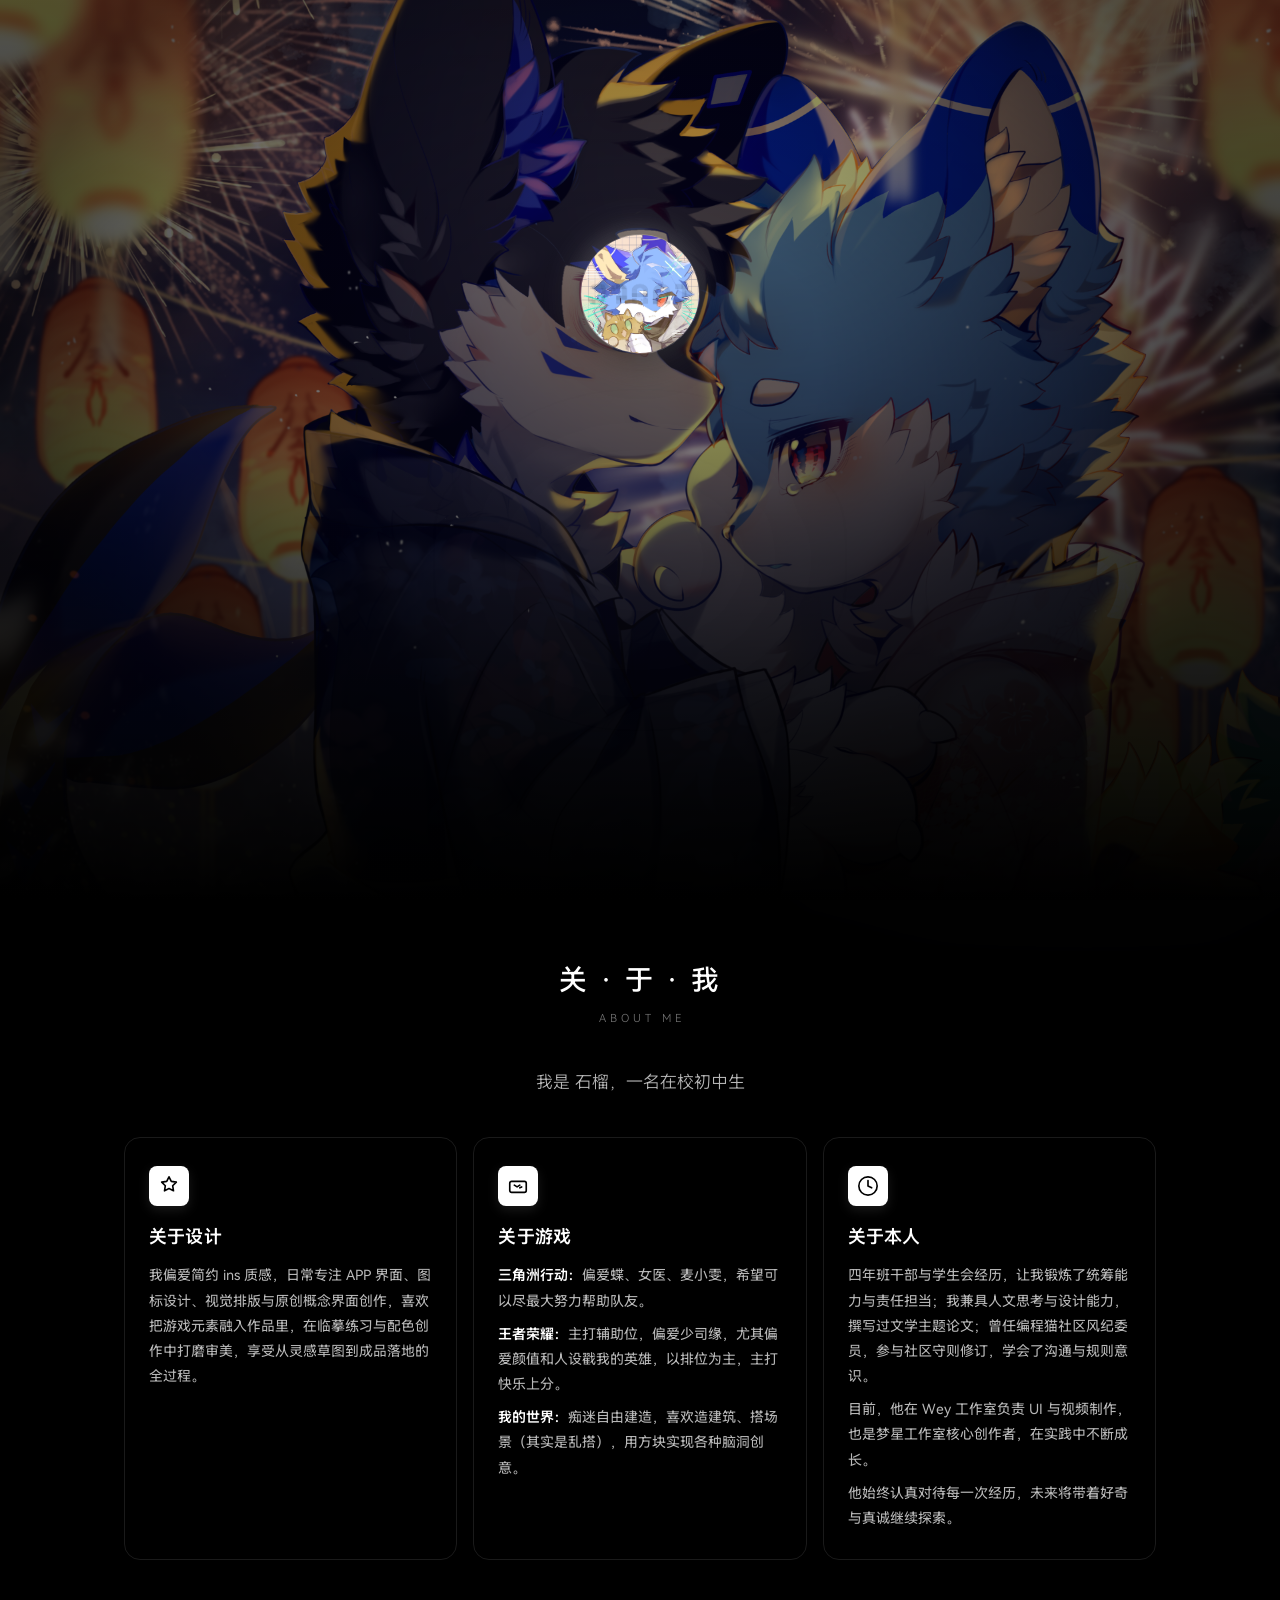
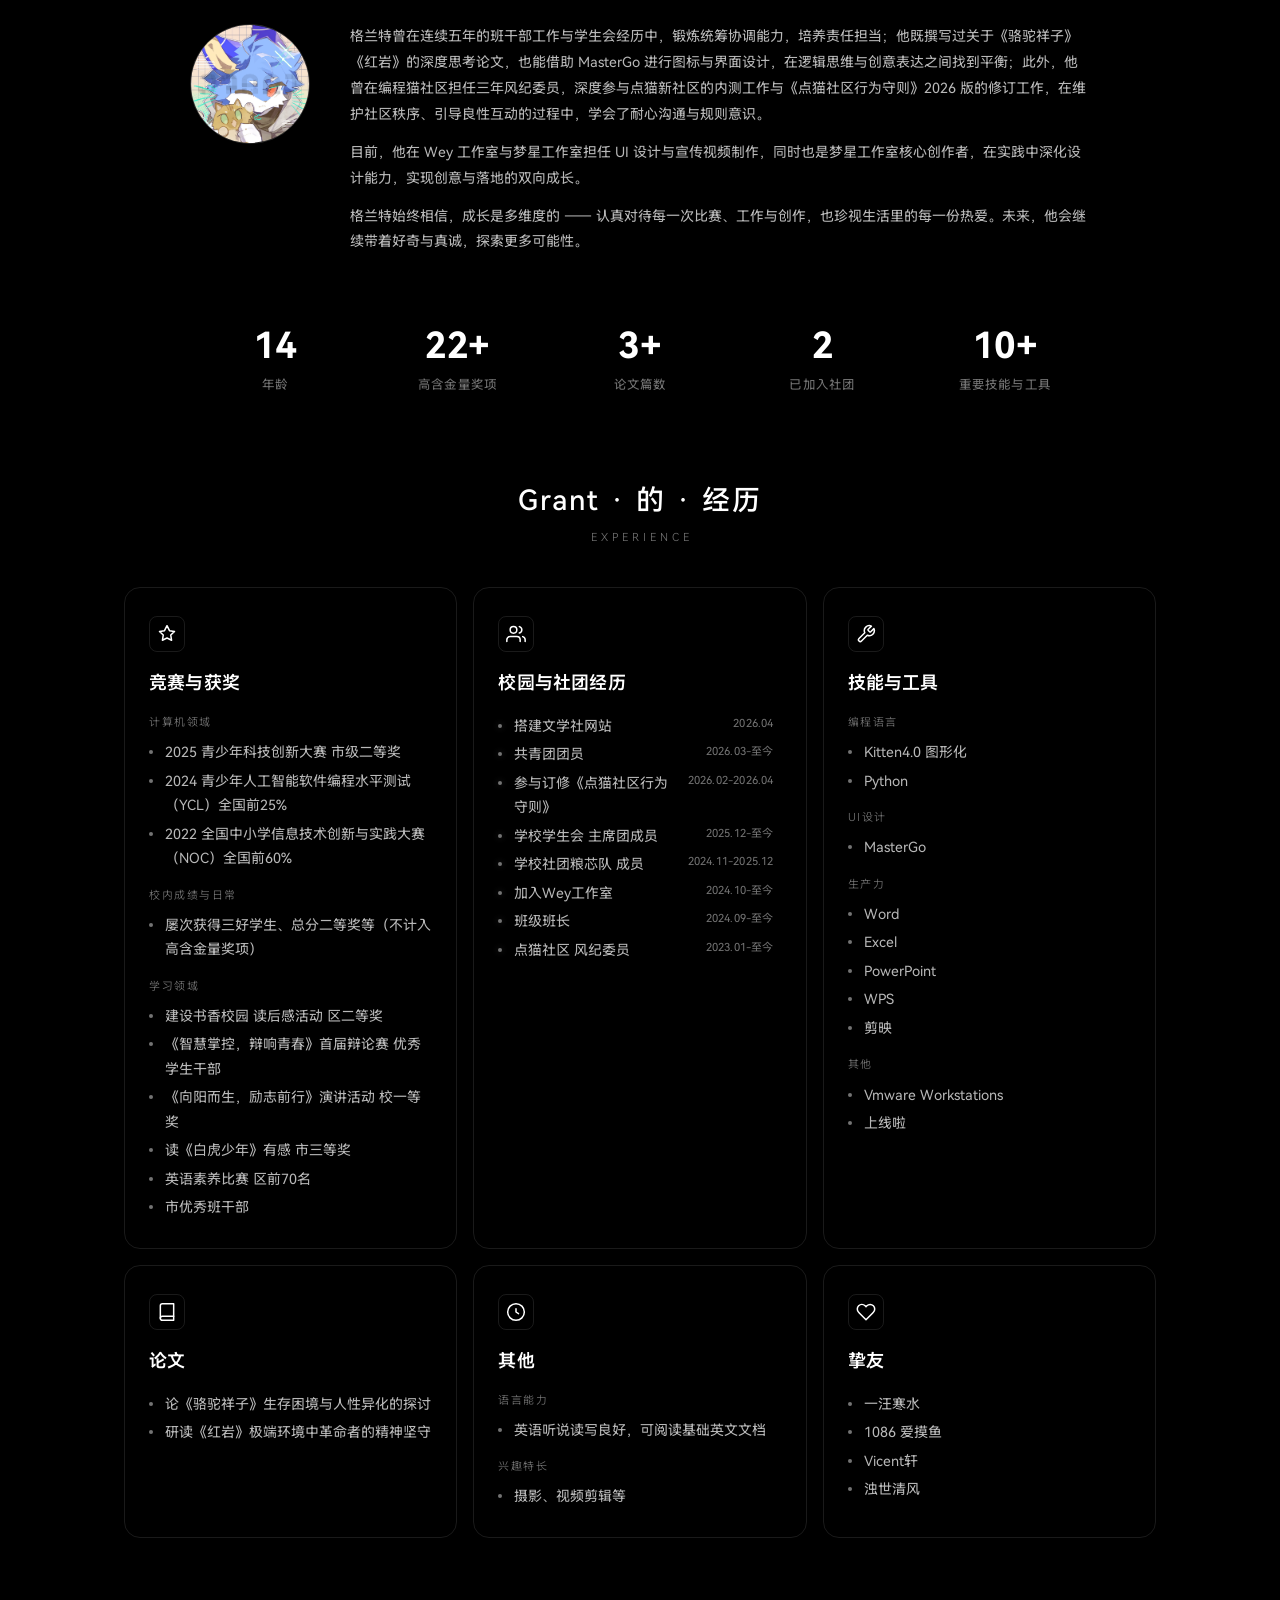
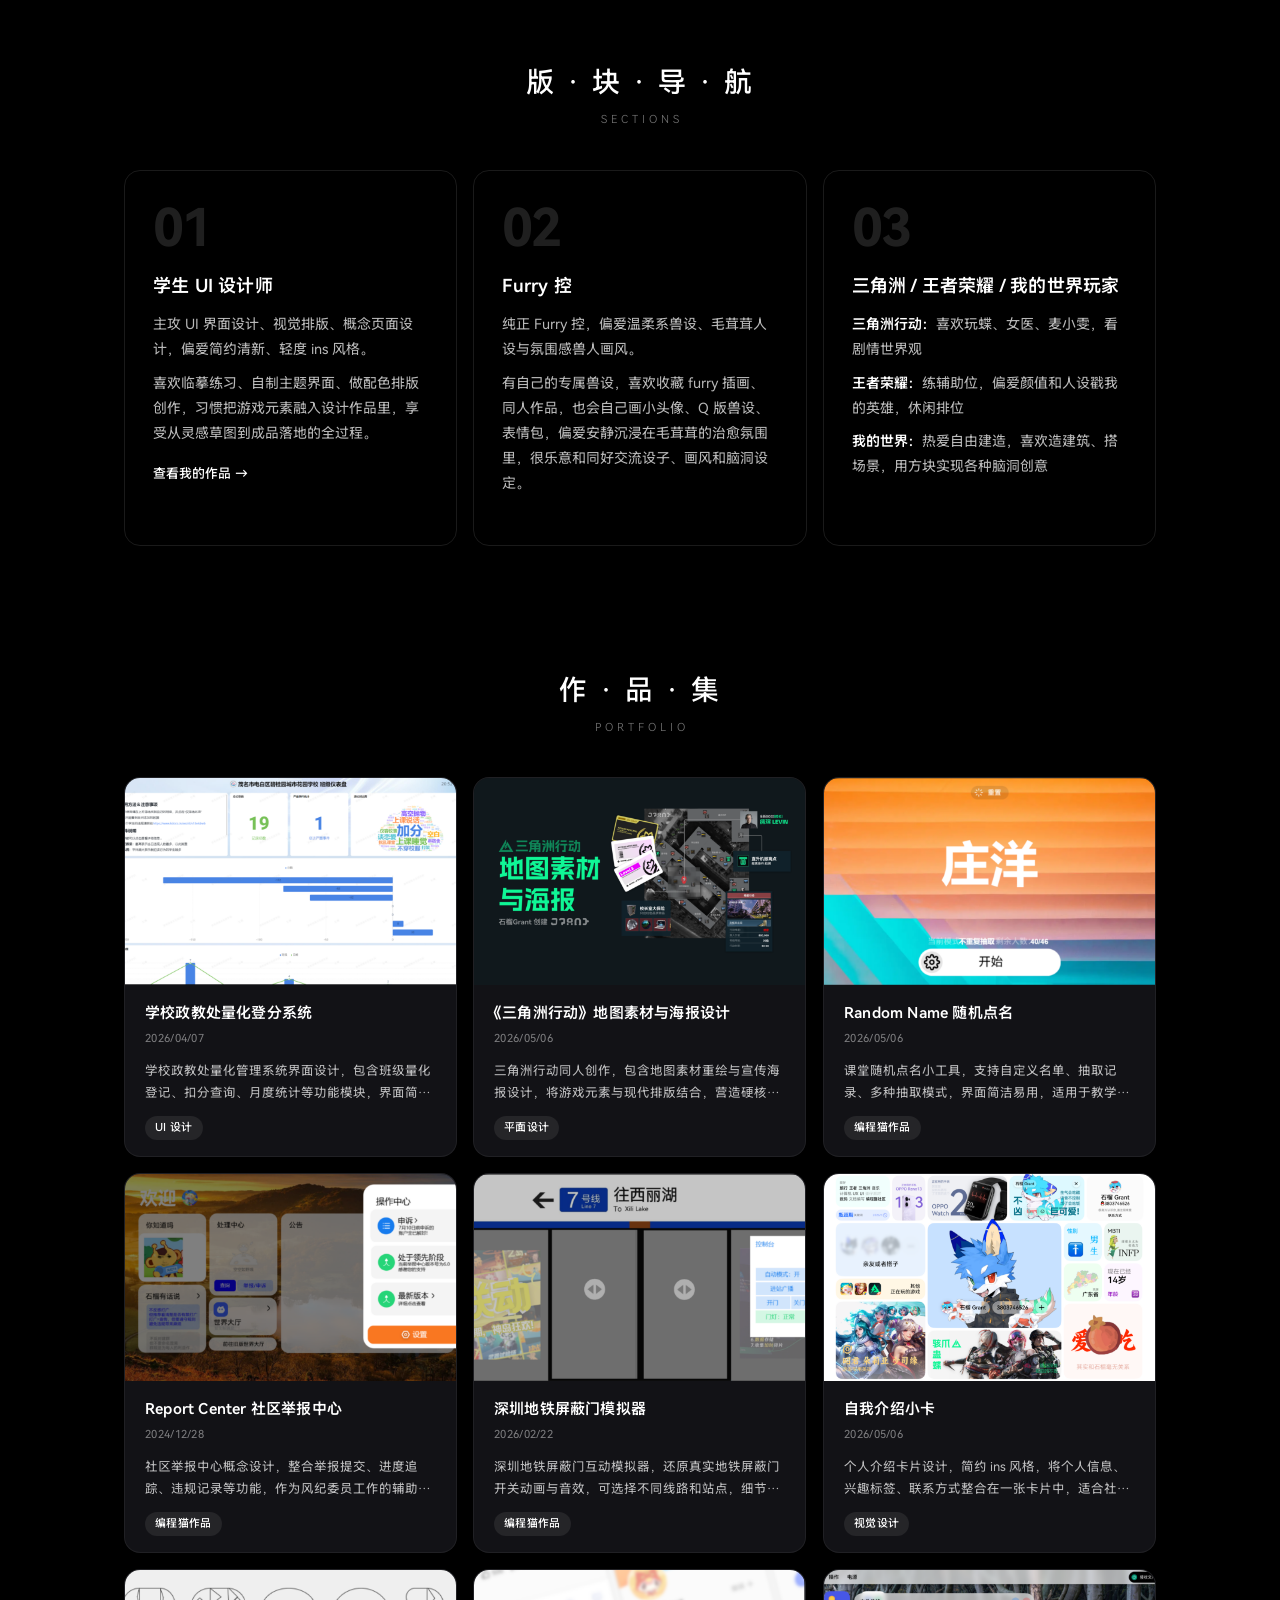
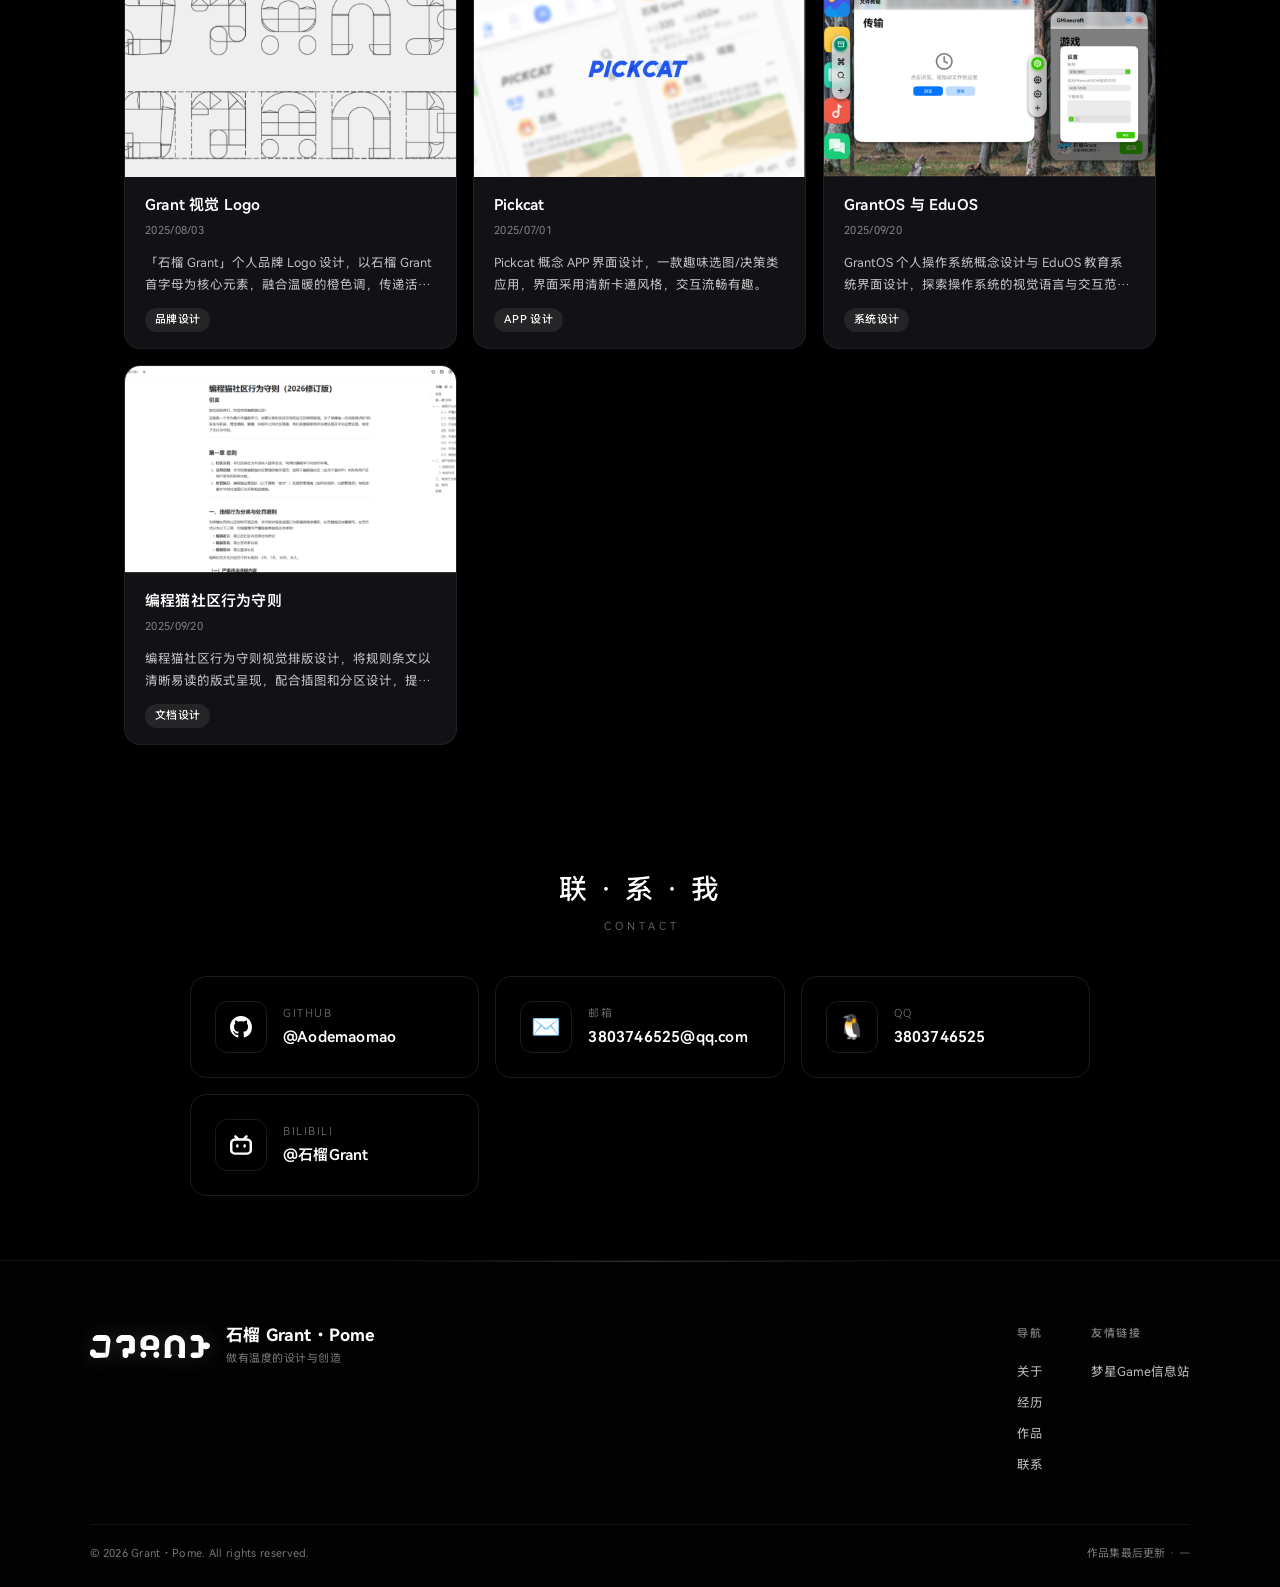
==== commit edc2bb6c: "Fix nav SVG (full paths) + footer vertical layout + works last update" ====
--- a/index.html
+++ b/index.html
@@ -30,13 +30,36 @@
           <path d="M12.740388870239258,5.1562505L13.955522570239257,10.476868L27.91104487023926,10.476868L28.365388870239258,5.4687505L26.646638870239258,0L13.955522570239257,0L12.740388870239258,5.1562505Z" fill="currentColor" fill-opacity="1"/>
           <path d="M10.000020027160645,40L27.187512027160643,39.1766987L27.187520027160645,30.625L10.000020027160645,30.625L10.000020027160645,40Z" fill="currentColor" fill-opacity="1"/>
           <path d="M0,32.74021152998047L4.8437686,35.31249772998047L10.14947,32.74021152998047L10.14947,29.957295929980468C10.14947,27.15459682998047,7.8774343,24.88256072998047,5.0747352,24.88256072998047C2.2720361,24.88256072998047,0,27.15459682998047,0,29.957295929980468L0,32.74021152998047Z" fill="currentColor" fill-opacity="1"/>
+          <path d="M27.740049362182617,32.09937335314942L34.079895062182615,31.781471353149414L35.598225162182615,10.083771253149415L27.796436947182617,8.789621353149414L27.740049362182617,32.09937335314942Z" fill="currentColor" fill-opacity="1" transform="matrix(0.99881911277771,0.05014520883560181,-0.04706720635294914,0.99881911277771,0.44646079183046794,-1.3806510168318482)"/>
+          <path d="M14.275483731109619,20.621902145996096C14.275483731109619,19.276954645996092,14.00983873110962,17.983195345996094,13.478544731109618,16.740623945996095C12.947253731109619,15.498054945996094,12.19075823110962,14.401258745996094,11.209057831109618,13.450237045996094C10.227359331109618,12.499215645996093,9.09518333110962,11.766360045996095,7.8125300311096195,11.251671015996093C7.799703631109619,11.246524095996094,7.786871631109619,11.241402985996094,7.774034731109619,11.236307505996093C5.679573331109619,10.404952287996094,3.806051731109619,12.306397645996094,3.806051731109619,14.559821645996093L3.806051731109619,20.621902145996096L14.275483731109619,20.621902145996096Z" fill="currentColor" fill-opacity="1" transform="matrix(0,-0.9999112486839294,0.9999112486839294,0,-6.672655333297826,14.285351085005544)"/>
+          <path d="M7.2544179,39.999996185302734C6.2131677,39.999996588427365,5.437253,40.75354367530274,4.4752636,41.268232585302734C3.5132744,41.78292218530274,3.3092041,42.21958448530273,2.5729284,43.17060618530273C1.8366547,44.121628285302734,1.0690137,45.098607985302735,0.67054516,46.34117838530273C0.27207562,47.58374928530274,0,48.79732038530273,0,50.142270185302735L7.2544179,50.142262185302734L7.2544179,39.999996185302734Z" fill="currentColor" fill-opacity="1" transform="matrix(0,-0.9999112486839294,0.9999112486839294,0,-39.99644613299847,39.999996185302734)"/>
+          <path d="M28.231005791503904,38.7026993515625C29.619338791503907,38.702701351562496,30.954831791503906,38.477523351562496,32.237483791503905,38.0271683515625C33.520137791503906,37.5768163515625,34.6523127915039,36.9355683515625,35.63401079150391,36.1034233515625C36.61571079150391,35.2712803515625,37.37220779150391,34.3115843515625,37.903499791503904,33.224334351562504C38.434791791503905,32.1370873515625,38.7004377915039,31.0050463515625,38.7004377915039,29.8282175515625L28.231005791503904,29.8282175515625L28.231005791503904,38.7026993515625Z" fill="currentColor" fill-opacity="1" transform="matrix(0,-0.9999112486839294,0.9999112486839294,0,-3.1903018884695484,38.713732780016926)"/>
+          <path d="M26.642358779907227,39.218788133432C26.642358779907227,40.0398407,26.701232682907225,40.99667,27.166074099907227,41.7552228C27.630914389907225,42.513777,28.209493979907226,43.0769875,29.068408679907225,43.6575584C29.927323779907226,44.2381301,30.482656479907227,44.6116099,31.604881279907225,44.9258142C32.727107979907224,45.2400174,33.208928079907224,45.5576663,34.42361687990723,45.5576663L34.423659779907226,39.21875L26.642358779907227,39.218788133432Z" fill="currentColor" fill-opacity="1" transform="matrix(0,-0.9999112486839294,0.9999112486839294,0,-12.572910504415631,65.85874423550229)"/>
+          <path d="M7.1875,30.625L7.5,39.6875L14.375,39.6875L14.375,30.625L7.1875,30.625Z" fill="currentColor" fill-opacity="1"/>
           <path d="M56.56250481469726,0C55.070661514697264,7.9472858e-7,53.63559821469727,0.26098508,52.25731511469726,0.78295296C50.879032614697266,1.3049219,49.66244511469726,2.0481429,48.607552814697264,3.0126162C47.55266071469727,3.9770889,46.739763414697265,5.0893979,46.168860434697265,6.3495426C45.597955644697265,7.6096859,45.312503814697266,8.9217434,45.312503814697266,10.285715L56.56250481469726,10.285715L63.125003814697266,5.1562505L56.56250481469726,0Z" fill="currentColor" fill-opacity="1"/>
           <path d="M77.8125067220459,10.312501C77.8125067220459,8.9449787,77.5429147220459,7.6295037,77.0037260220459,6.3660765C76.4645395220459,5.1026511,75.6968021220459,3.9874461,74.7005143220459,3.0204618C73.7042284220459,2.053477,72.5552296220459,1.3083208,71.2535176220459,0.78499258C69.9518058220459,0.26166424,68.5964690220459,0,67.1875057220459,0L67.8125057220459,10.312501L77.8125067220459,10.312501Z" fill="currentColor" fill-opacity="1"/>
+          <path d="M56.56250476837158,10.285715L67.81250576837158,10.285715L72.96875476837158,5.1562505L67.81250576837158,0L56.56250476837158,0L56.56250476837158,10.285715Z" fill="currentColor" fill-opacity="1"/>
+          <path d="M45.312503814697266,10.285714637860107C45.312503814697266,12.179261637860108,46.84752751469726,13.714285837860107,48.741075014697266,13.714285837860107L51.88393211469727,13.714285837860107C53.77748011469727,13.714285837860107,55.312503814697266,12.179261637860108,55.312503814697266,10.285714637860107L50.312503814697266,5.781253337860107L45.312503814697266,10.285714637860107Z" fill="currentColor" fill-opacity="1"/>
+          <path d="M67.8125057220459,26.999999337860107C67.8125057220459,29.761422337860107,70.0510819220459,31.999999337860107,72.8125057220459,31.999999337860107C75.5739298220459,31.999999337860107,77.8125057220459,29.761422337860107,77.8125057220459,26.999999337860107L77.8125057220459,10.285714637860107L72.9687562220459,5.468753337860107L67.8125057220459,10.285714637860107L67.8125057220459,26.999999337860107Z" fill="currentColor" fill-opacity="1"/>
+          <path d="M56.56250476837158 27.85714340209961C56.56250476837158 25.095719652945643 58.80108101921761 22.85714340209961 61.56250476837158 22.85714340209961L61.56250476837158 22.85714340209961C64.32392851752554 22.85714340209961 66.56250476837158 25.095719652945643 66.56250476837158 27.85714340209961L66.56250476837158 35C66.56250476837158 37.76142374915397 64.32392851752554 40 61.56250476837158 40L61.56250476837158 40C58.80108101921761 40 56.56250476837158 37.76142374915397 56.56250476837158 35Z" fill="currentColor" fill-opacity="1"/>
+          <path d="M56.56250476837158,27.42857170209961C56.56250476837158,29.95330190209961,58.60920286837158,32.00000000209961,61.13393306837158,32.00000000209961L73.24107876837158,32.00000000209961C75.76580876837158,32.00000000209961,77.81250676837158,29.95330190209961,77.81250676837158,27.42857170209961C77.81250676837158,24.90384150209961,75.76580876837158,22.85714340209961,73.24107876837158,22.85714340209961L61.13393306837158,22.85714340209961C58.60920286837158,22.85714340209961,56.56250476837158,24.90384150209961,56.56250476837158,27.42857170209961Z" fill="currentColor" fill-opacity="1"/>
           <path d="M120.00000762939453,12.402345C120.00000762939453,10.757692,119.58769262939452,9.1756344,118.76304962939453,7.6561728C117.93841362939453,6.1367116,116.76422662939453,4.7955084,115.24049162939453,3.6325636C113.71676262939454,2.4696174,111.95946862939454,1.5734544,109.96861262939453,0.94407368C107.97776062939454,0.31469092,105.90489162939453,3.1789145e-7,103.75000762939453,9.5367432e-7C101.59512462939453,6.357829e-7,99.52225562939454,0.31469122,97.53140262939453,0.94407177C95.54054922939453,1.5734537,93.78325552939454,2.4696174,92.25952242939454,3.6325626C90.73578932939454,4.7955084,89.56160382939453,6.1367116,88.73696612939453,7.6561728C87.91232713939453,9.1756344,87.50000762939453,10.757692,87.50000762939453,12.402345L97.48850532939453,12.402345C97.48850532939453,11.768621,97.64738162939453,11.159018,97.96513362939453,10.573534C98.28288662939453,9.9880505,98.73532762939453,9.4712534,99.32245762939453,9.0231438C99.90958762939454,8.5750341,100.58671362939452,8.2297211,101.35383462939453,7.987205C102.12095662939453,7.7446904,102.91968162939453,7.6234331,103.75000762939453,7.6234322C104.58033562939454,7.6234322,105.37905862939454,7.7446899,106.14618062939454,7.9872055C106.91330362939453,8.2297211,107.59042962939454,8.5750341,108.17755862939453,9.0231438C108.76469062939454,9.4712543,109.21713062939453,9.9880505,109.53488162939453,10.573534C109.85263462939453,11.159018,110.01150862939453,11.768621,110.01150862939453,12.402345L120.00000762939453,12.402345Z" fill="currentColor" fill-opacity="1"/>
+          <path d="M87.50000762939453,16.044922825549317C87.50000762939453,21.567770625549315,91.97715992939453,26.04492262554932,97.50000762939453,26.04492262554932L97.50000762939453,12.402344725549316L92.50000762939453,11.317139625549316L87.50000762939453,12.402344725549316L87.50000762939453,16.044922825549317Z" fill="currentColor" fill-opacity="1"/>
+          <path d="M87.50000762939453 33.525390625C87.50000762939453 30.763966875846034 89.73858388024057 28.525390625 92.50000762939453 28.525390625L92.50000762939453 28.525390625C95.2614313785485 28.525390625 97.50000762939453 30.763966875846034 97.50000762939453 33.525390625L97.50000762939453 34.687500953674316C97.50000762939453 37.448924702828286 95.2614313785485 39.687500953674316 92.50000762939453 39.687500953674316L92.50000762939453 39.687500953674316C89.73858388024057 39.687500953674316 87.50000762939453 37.448924702828286 87.50000762939453 34.687500953674316Z" fill="currentColor" fill-opacity="1"/>
+          <path d="M110.00000953674316 33.525390625C110.00000953674316 30.763966875846034 112.2385857875892 28.525390625 115.00000953674316 28.525390625L115.00000953674316 28.525390625C117.76143328589713 28.525390625 120.00000953674316 30.763966875846034 120.00000953674316 33.525390625L120.00000953674316 34.687500953674316C120.00000953674316 37.448924702828286 117.76143328589713 39.687500953674316 115.00000953674316 39.687500953674316L115.00000953674316 39.687500953674316C112.2385857875892 39.687500953674316 110.00000953674316 37.448924702828286 110.00000953674316 34.687500953674316Z" fill="currentColor" fill-opacity="1"/>
+          <path d="M110.00000953674316,26.044922328674318C115.52285723674316,26.044922328674318,120.00000953674316,21.56777132867432,120.00000953674316,16.044922828674316L120.00000953674316,12.402344728674317L115.00000953674316,11.162110328674316L110.00000953674316,12.402344728674317L110.00000953674316,26.044922328674318Z" fill="currentColor" fill-opacity="1"/>
+          <path d="M87.50000762939453,18.603515625C87.50000762939453,22.713291124999998,90.83163832939454,26.044921825,94.94141382939453,26.044921825L112.55860162939453,26.044921825C116.66837662939453,26.044921825,120.00000762939453,22.713291124999998,120.00000762939453,18.603515625L87.50000762939453,18.603515625Z" fill="currentColor" fill-opacity="1"/>
           <path d="M129.6869659423828 15.709228515625L139.6869659423828 15.709228515625L139.6869659423828 39.87726974487305L129.6869659423828 39.87726974487305Z" fill="currentColor" fill-opacity="1"/>
+          <path d="M129.6867489284923,39.99999903901367L136.14474052849232,39.99999903901367C139.4816507284923,39.99999903901367,142.1867509284923,37.29489893901367,142.1867509284923,33.95798873901367L129.6867489284923,33.95798873901367L129.6867489284923,39.99999903901367Z" fill="currentColor" fill-opacity="1"/>
+          <path d="M152.18695068359375,33.95798873901367C152.18695068359375,37.29489893901367,154.89205078359376,39.99999903901367,158.22896098359374,39.99999903901367L164.68695268359374,39.99999903901367L164.68695268359374,33.95798873901367L152.18695068359375,33.95798873901367Z" fill="currentColor" fill-opacity="1"/>
+          <path d="M154.68696975708008 15.709228515625L164.68696975708008 15.709228515625L164.68696975708008 39.87726974487305L154.68696975708008 39.87726974487305Z" fill="currentColor" fill-opacity="1"/>
           <path d="M164.6869279423828,16.313429C164.6869279423828,14.150134,164.2428929423828,12.069174,163.35481994238282,10.070549C162.46675094238282,8.0719252,161.2022439423828,6.3077736,159.5613019423828,4.7780933C157.9203629423828,3.2484126,156.0278949423828,2.0696437,153.8838999423828,1.241787C151.73990594238282,0.41392869,149.50758894238282,0,147.1869469423828,0C144.8663059423828,0.0000012715658,142.63398794238282,0.41392964,140.48999394238282,1.241785C138.34600064238282,2.0696423,136.4535331423828,3.2484117,134.81259064238282,4.7780924C133.1716499423828,6.3077736,131.90714384238282,8.0719261,131.01907344238282,10.07055C130.13100180238283,12.069174,129.6869659423828,14.150134,129.6869659423828,16.313429L139.67282484238282,16.313429C139.67282484238282,15.384557,139.86348494238283,14.491036,140.24480394238282,13.632869C140.6261229423828,12.774702,141.16907494238282,12.017213,141.8736609423828,11.3604C142.5782469423828,10.703588,143.39083294238281,10.197449,144.3114179423828,9.8419847C145.23200194238282,9.4865208,146.1905139423828,9.3087883,147.1869469423828,9.3087883C148.18338194238282,9.3087883,149.1418919423828,9.4865208,150.0624769423828,9.8419857C150.98306294238282,10.19745,151.7956489423828,10.703588,152.5002329423828,11.3604C153.20481894238281,12.017214,153.74777194238283,12.774704,154.12908894238282,13.63287C154.5104099423828,14.491036,154.70106894238282,15.384557,154.70106894238282,16.313429L164.6869279423828,16.313429Z" fill="currentColor" fill-opacity="1"/>
           <path d="M196.87501525878906,10.505515C196.87501525878906,9.1123972,196.62128025878906,7.7723017,196.11381125878907,6.4852281C195.60634225878906,5.1981549,194.88376625878905,4.062077,193.94608325878906,3.0769944C193.00840225878906,2.0919116,191.92699025878906,1.3328086,190.70184925878905,0.79968548C189.47670925878907,0.26656246,188.20109725878905,9.5367432e-7,186.87501525878906,9.5367432e-7L186.87501525878906,10.505515L196.87501525878906,10.505515Z" fill="currentColor" fill-opacity="1"/>
+          <path d="M215.5384691661377,29.754932397143556C215.5384691661377,28.595418897143553,215.3016911661377,27.480036697143554,214.8281341661377,26.408785797143555C214.35457816613769,25.337534897143556,213.6802881661377,24.391959697143555,212.8052691661377,23.572060097143556C211.9302511661377,22.752160297143554,210.92110816613769,22.120346997143553,209.7778391661377,21.676620487143555C208.6345731661377,21.232893627143554,207.4442071661377,21.011030197143555,206.2067432661377,21.011030197143555L206.2067432661377,29.754932397143556L215.5384691661377,29.754932397143556Z" fill="currentColor" fill-opacity="1" transform="matrix(0,0.9999004006385803,-0.9999004006385803,0,217.88395467809084,-175.8443783430049)"/>
+          <path d="M174.37501525878906,5.2527575C174.37501525878906,8.1537762,176.72675465878908,10.505515,179.62777275878906,10.505515L188.12501525878906,10.505515L191.48645025878906,6.0461426L187.43751425878907,0L179.62777275878906,0C176.72675465878908,0,174.37501525878906,2.3517394,174.37501525878906,5.2527575Z" fill="currentColor" fill-opacity="1"/>
+          <path d="M188.12501525878906,30.349264625L192.42395015878907,31.936036625L196.87501525878906,30.349264625L196.87501525878906,10.505515425L192.42395015878907,8.681640625L188.12501525878906,10.505515425L188.12501525878906,30.349264625Z" fill="currentColor" fill-opacity="1"/>
           <path d="M193.12501525878906,18.67647173918457C193.12501525878906,21.89982513918457,195.73805905878908,24.51286853918457,198.96141245878906,24.51286853918457L202.28861805878907,24.51286853918457C205.51197125878906,24.51286853918457,208.12501525878906,21.89982513918457,208.12501525878906,18.67647173918457C208.12501525878906,15.45311833918457,205.51197125878906,12.84007453918457,202.28861805878907,12.84007453918457L198.96141245878906,12.84007453918457C195.73805905878908,12.84007453918457,193.12501525878906,15.45311833918457,193.12501525878906,18.67647173918457Z" fill="currentColor" fill-opacity="1"/>
+          <path d="M174.37501525878906,35.01838164489746C174.37501525878906,37.597064044897465,176.46545025878908,39.687499044897464,179.04413275878906,39.687499044897464L188.12501525878906,39.687499044897464L189.61145025878906,35.03661964489746L188.12501525878906,30.34926414489746L179.04413275878906,30.34926414489746C176.46545025878908,30.34926414489746,174.37501525878906,32.43969914489746,174.37501525878906,35.01838164489746Z" fill="currentColor" fill-opacity="1"/>
         </svg>
       </a>
       <div class="nav-links" role="navigation">
@@ -481,7 +504,7 @@
 
     <div class="footer-bottom">
       <p class="footer-copyright">© 2026 Grant・Pome. All rights reserved.</p>
-      <p class="footer-update">最后更新 · 2026/05/07</p>
+      <p class="footer-update">作品集最后更新 · <span id="works-last-update">—</span></p>
     </div>
   </footer>
 
--- a/css/style.css
+++ b/css/style.css
@@ -307,26 +307,26 @@
 }
 
 .nav-logo {
-  font-weight: 600;
-  font-size: 14px;
   color: var(--text-primary);
   display: flex;
   align-items: center;
-  gap: 10px;
-  letter-spacing: 0.3px;
-}
-
-.nav-logo-dot {
-  width: 10px;
-  height: 10px;
-  border-radius: 3px;
-  background: var(--text-primary);
-  box-shadow: 0 0 12px var(--accent-glow);
+  transition: opacity var(--dur-fast) var(--ease-fluent);
+}
+
+.nav-logo:hover {
+  opacity: 0.8;
+}
+
+.nav-logo-svg {
+  height: 22px;
+  width: auto;
+  display: block;
+  filter: drop-shadow(0 0 8px var(--accent-glow));
   transition: transform var(--dur-fast) var(--ease-fluent);
 }
 
-.nav-logo:hover .nav-logo-dot {
-  transform: scale(1.2);
+.nav-logo:hover .nav-logo-svg {
+  transform: scale(1.03);
 }
 
 .nav-links {
@@ -1443,18 +1443,20 @@
 }
 
 .footer-logo {
-  width: 48px;
-  height: 48px;
+  width: 120px;
+  height: auto;
   display: flex;
   align-items: center;
   justify-content: center;
   color: var(--text-primary);
   flex-shrink: 0;
+  filter: drop-shadow(0 0 10px var(--accent-glow));
 }
 
 .footer-logo svg {
   width: 100%;
-  height: 100%;
+  height: auto;
+  display: block;
 }
 
 .footer-brand-text {
@@ -1812,7 +1814,8 @@
 }
 
 @media (max-width: 480px) {
-  .nav-logo span { display: none; }
+  .nav-logo-svg { height: 18px; }
+  .footer-logo { width: 90px; }
   .hero-subtitle { letter-spacing: 4px; }
   .hero-tags span { font-size: 11px; padding: 4px 12px; }
   .contact-icon { width: 44px; height: 44px; font-size: 20px; }
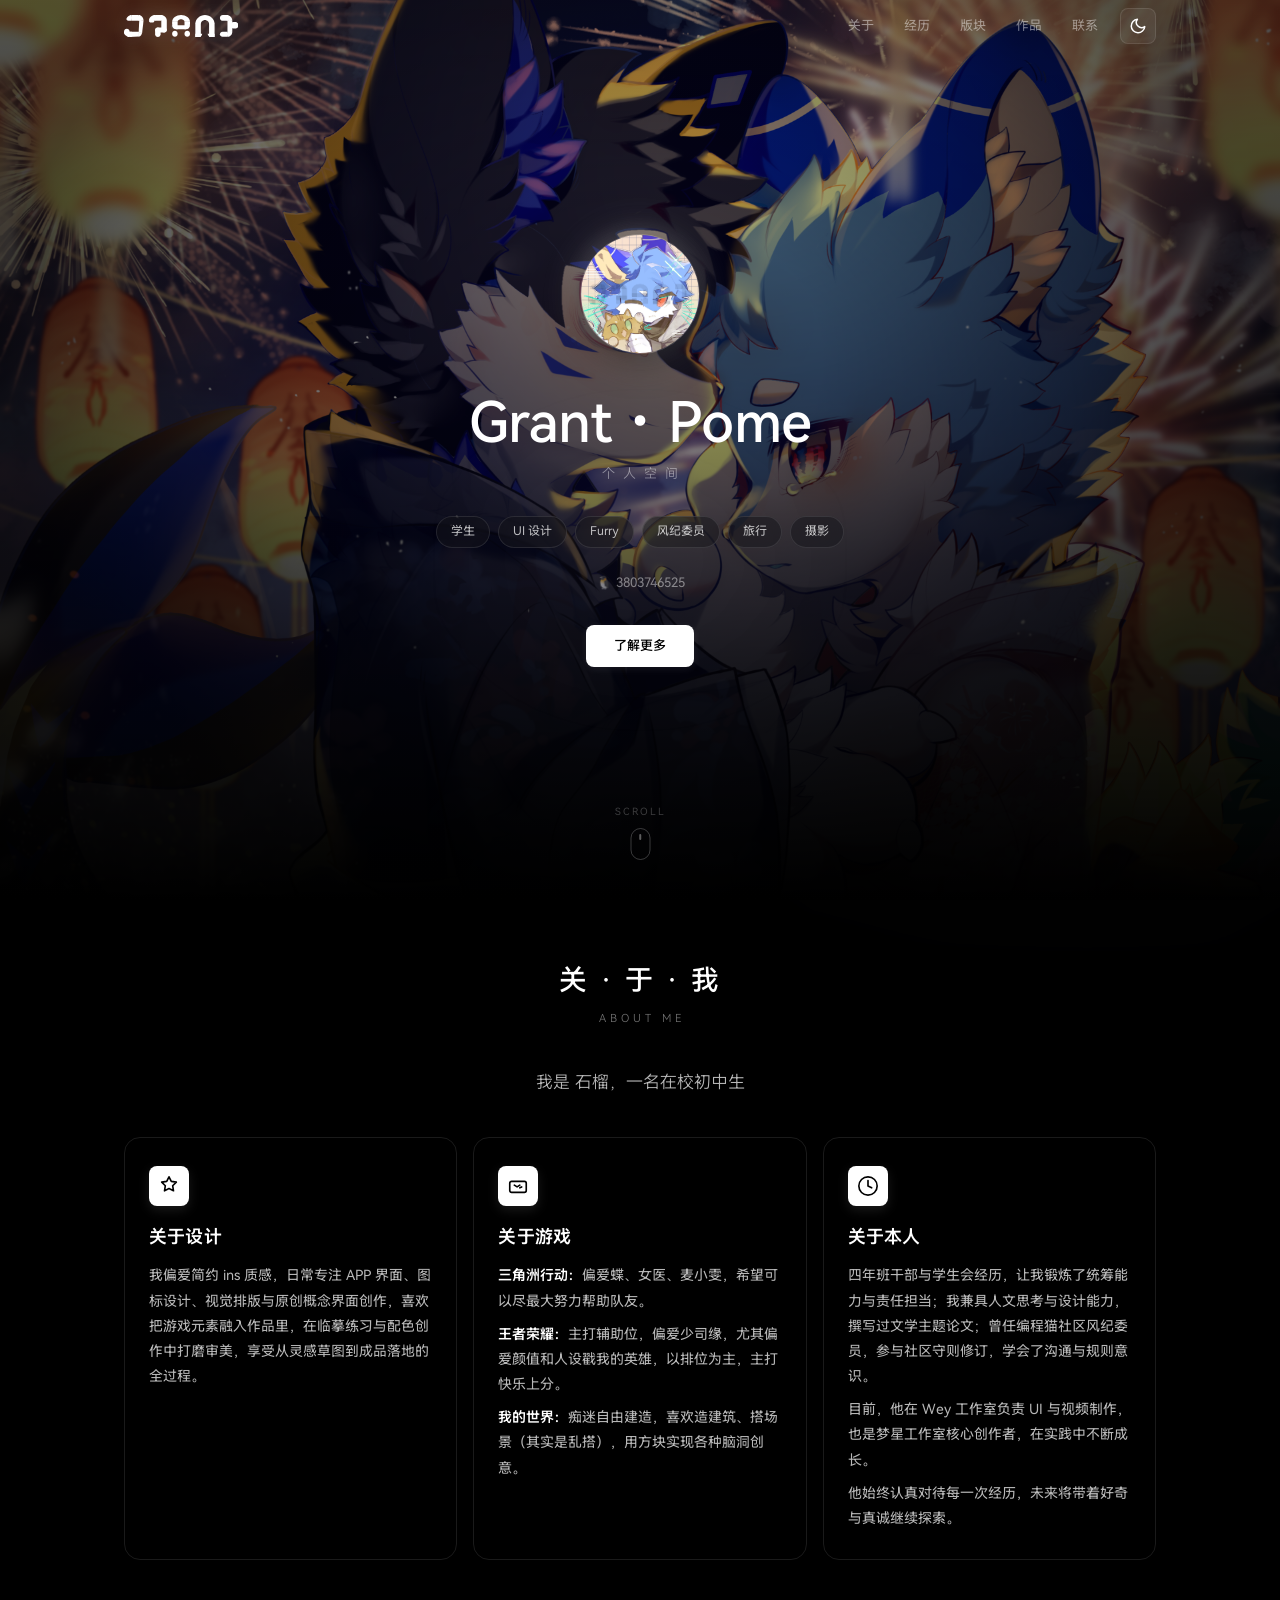
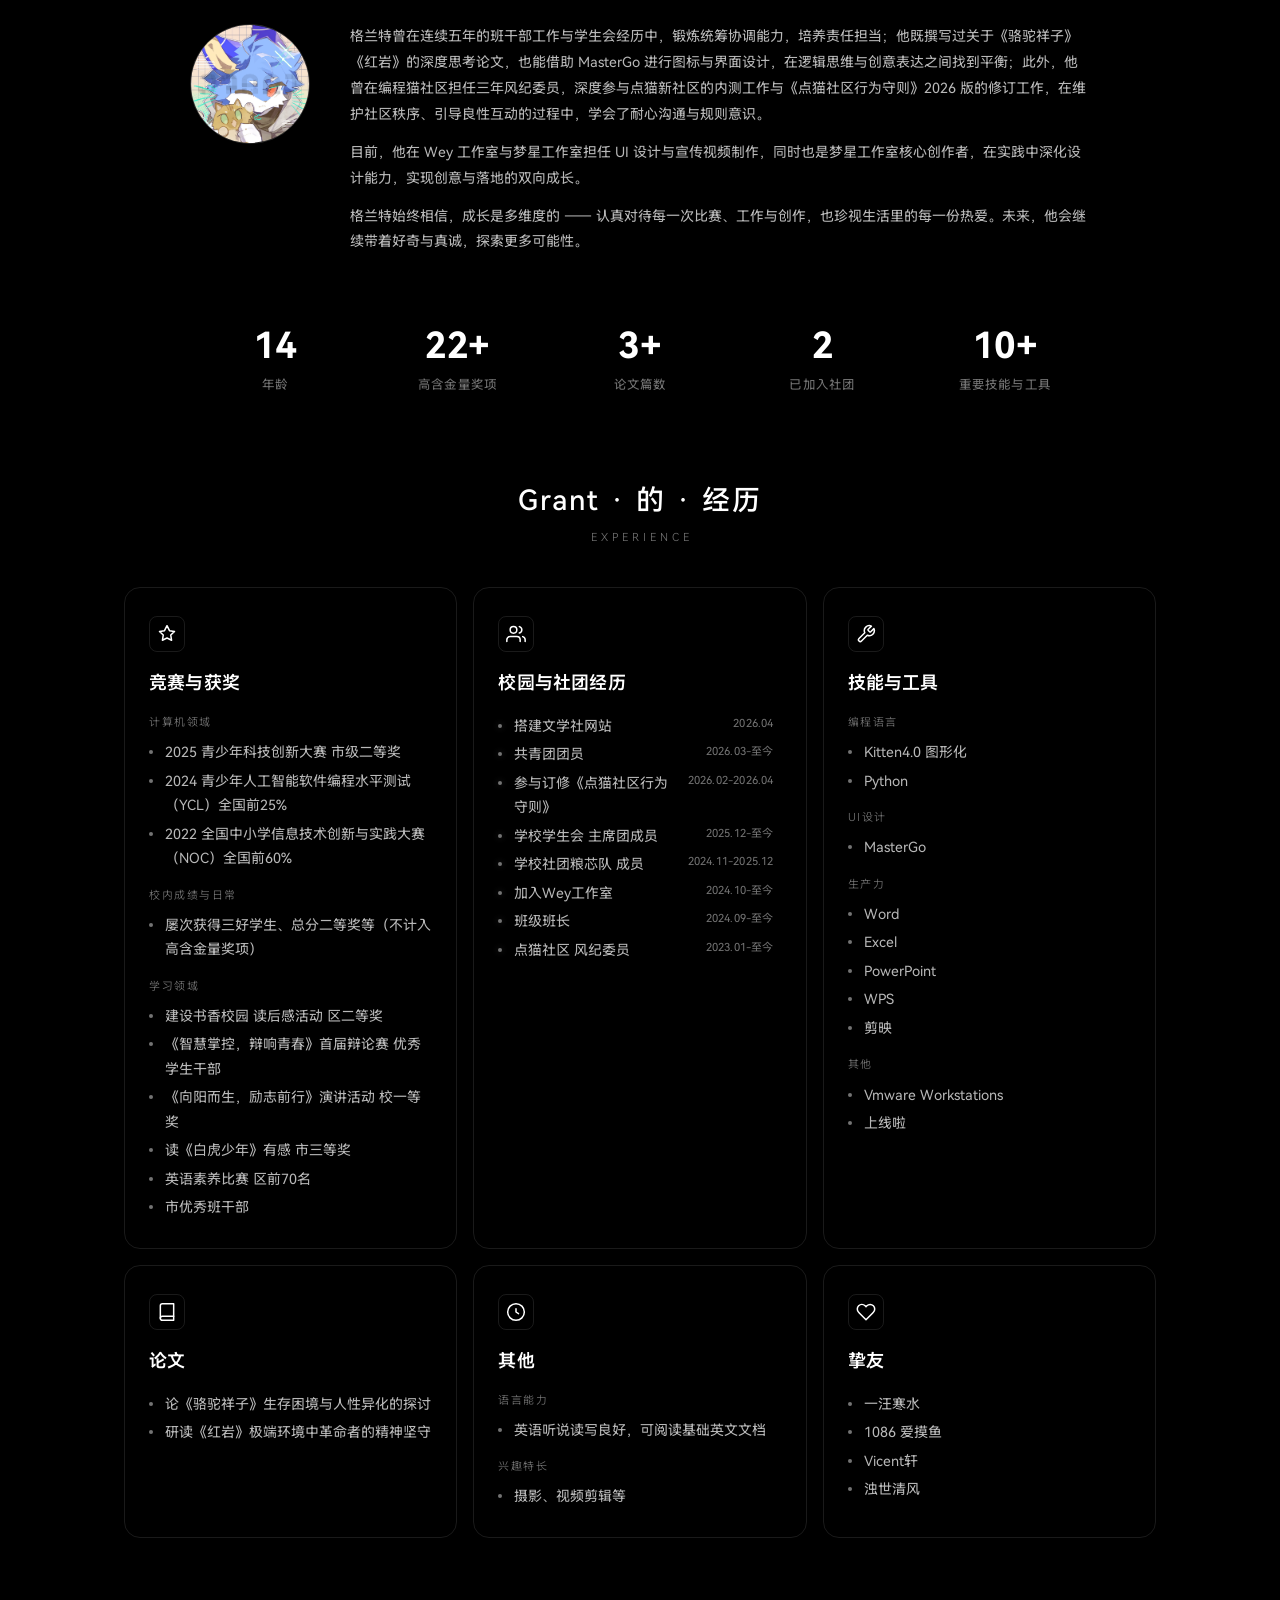
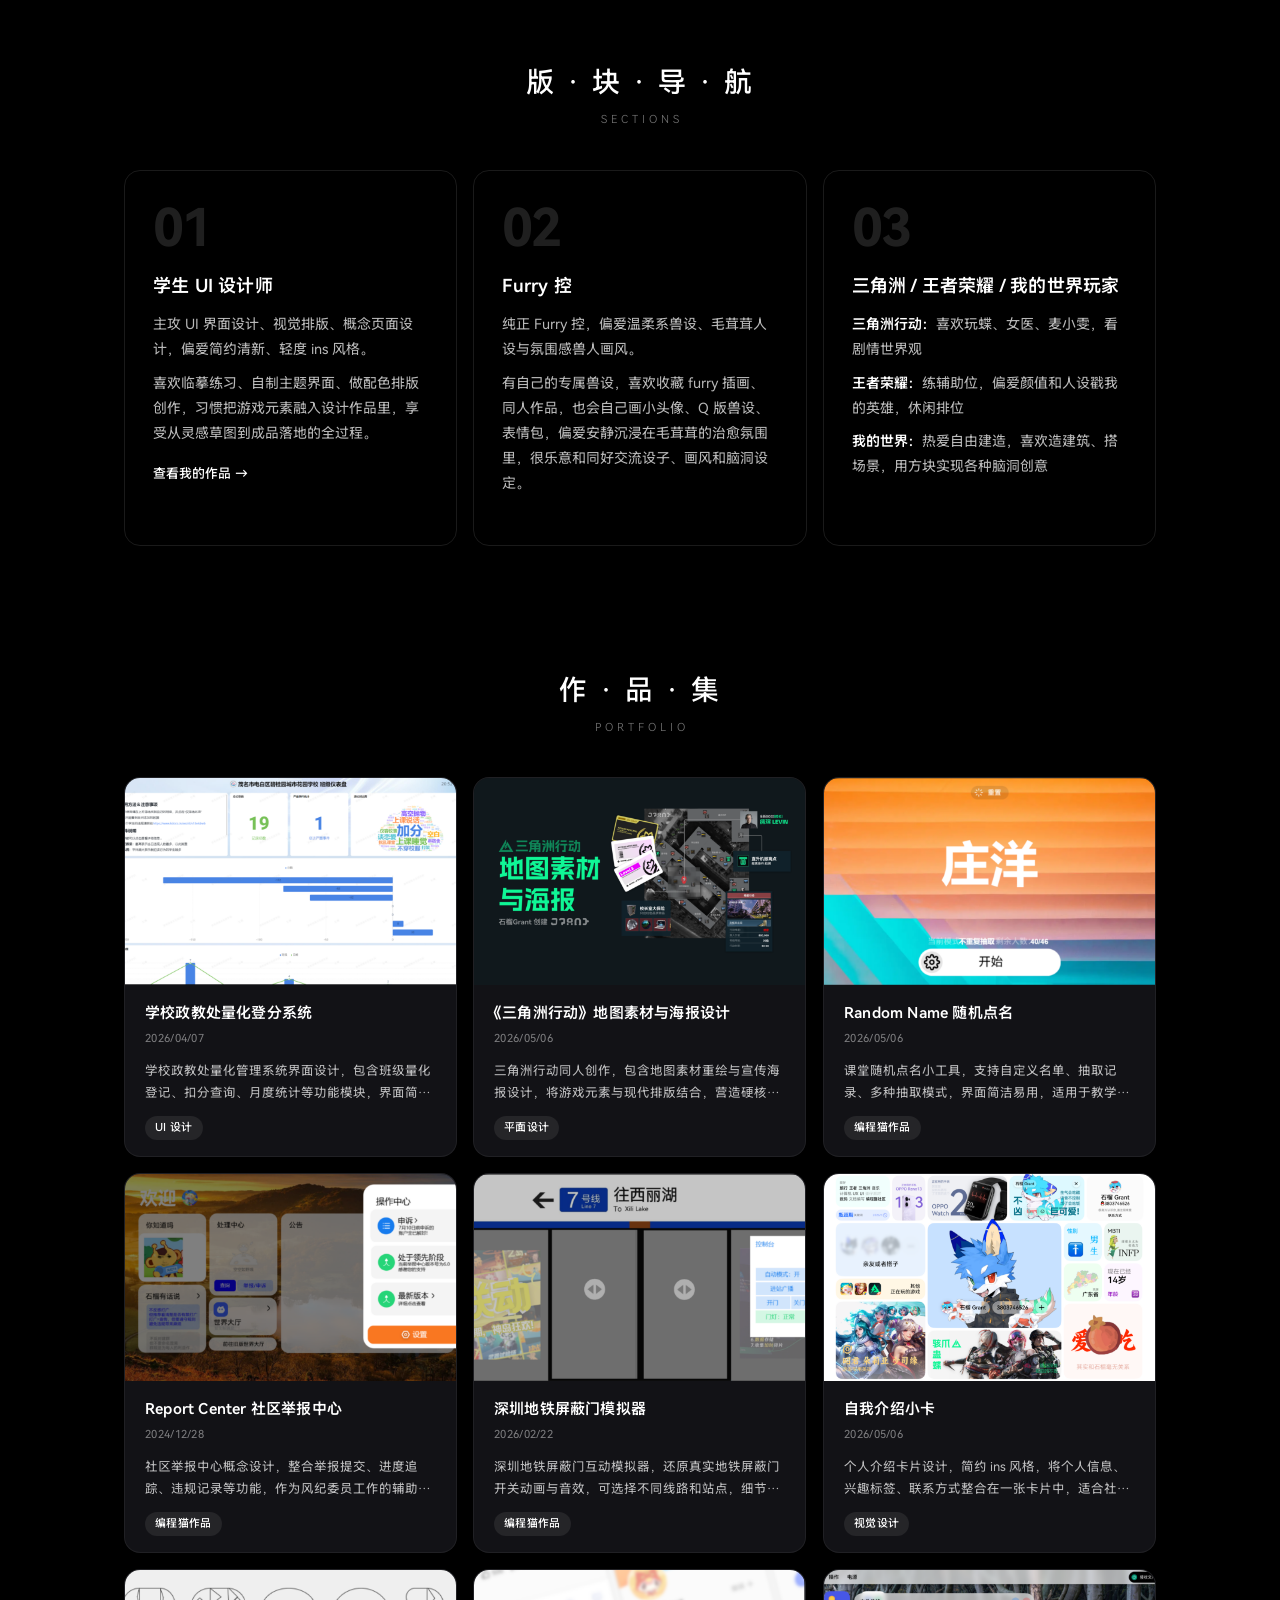
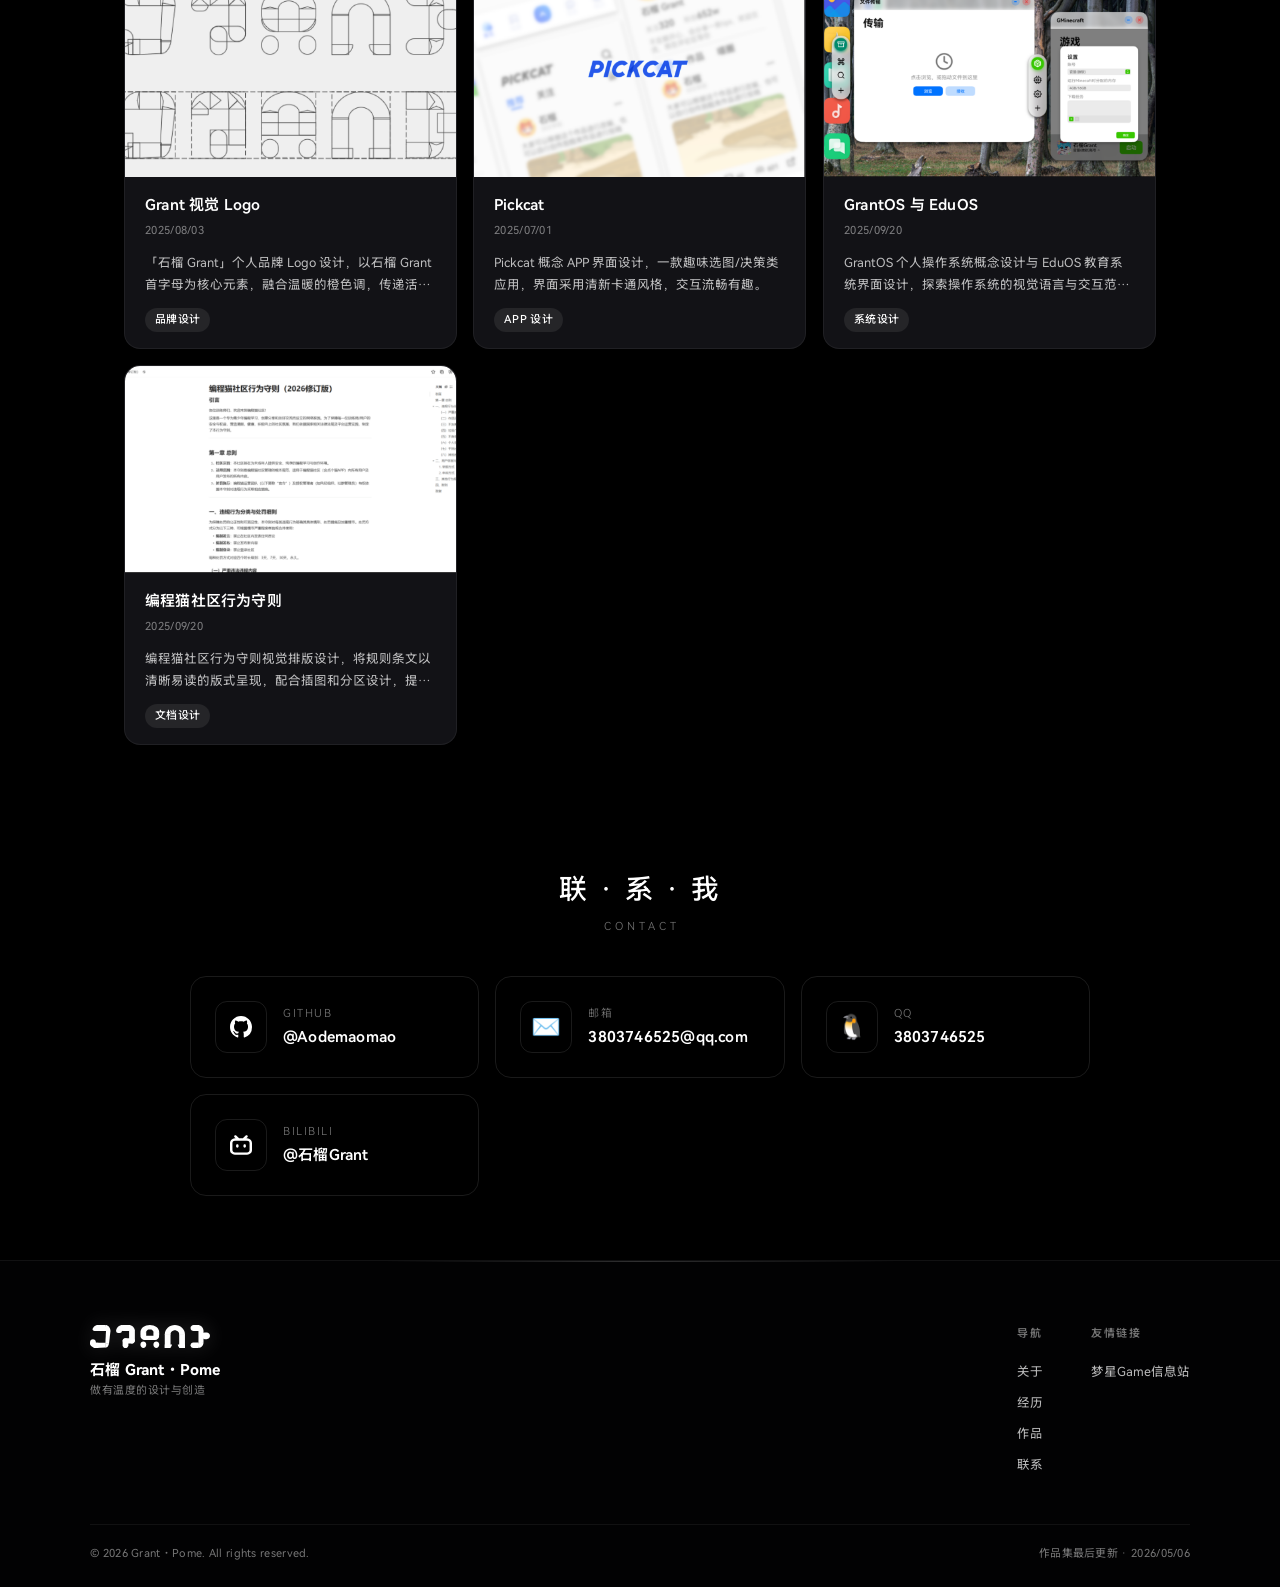
==== commit 6d3710ce: "Add cursor glow div" ====
--- a/index.html
+++ b/index.html
@@ -19,6 +19,8 @@
   <link rel="preload" href="assets/fonts/HarmonyOS_Sans_SC.ttf" as="font" type="font/ttf" crossorigin="">
 </head>
 <body>
+  <!-- 全局光晕鼠标特效 -->
+  <div class="cursor-glow" id="cursor-glow" aria-hidden="true"></div>
   <!-- 跳过导航（无障碍） -->
   <a href="#main" class="skip-link">跳到主要内容</a>
 
--- a/css/style.css
+++ b/css/style.css
@@ -1437,8 +1437,9 @@
 
 .footer-brand {
   display: flex;
-  align-items: center;
-  gap: var(--space-4);
+  flex-direction: column;
+  align-items: flex-start;
+  gap: var(--space-3);
   flex-shrink: 0;
 }
 
@@ -1462,15 +1463,16 @@
 .footer-brand-text {
   display: flex;
   flex-direction: column;
-  gap: 4px;
+  gap: 2px;
+  align-items: flex-start;
 }
 
 .footer-name {
-  font-size: 17px;
+  font-size: 15px;
   font-weight: 700;
   color: var(--text-primary);
   letter-spacing: 0.2px;
-  line-height: 1.2;
+  line-height: 1.3;
 }
 
 .footer-tagline {
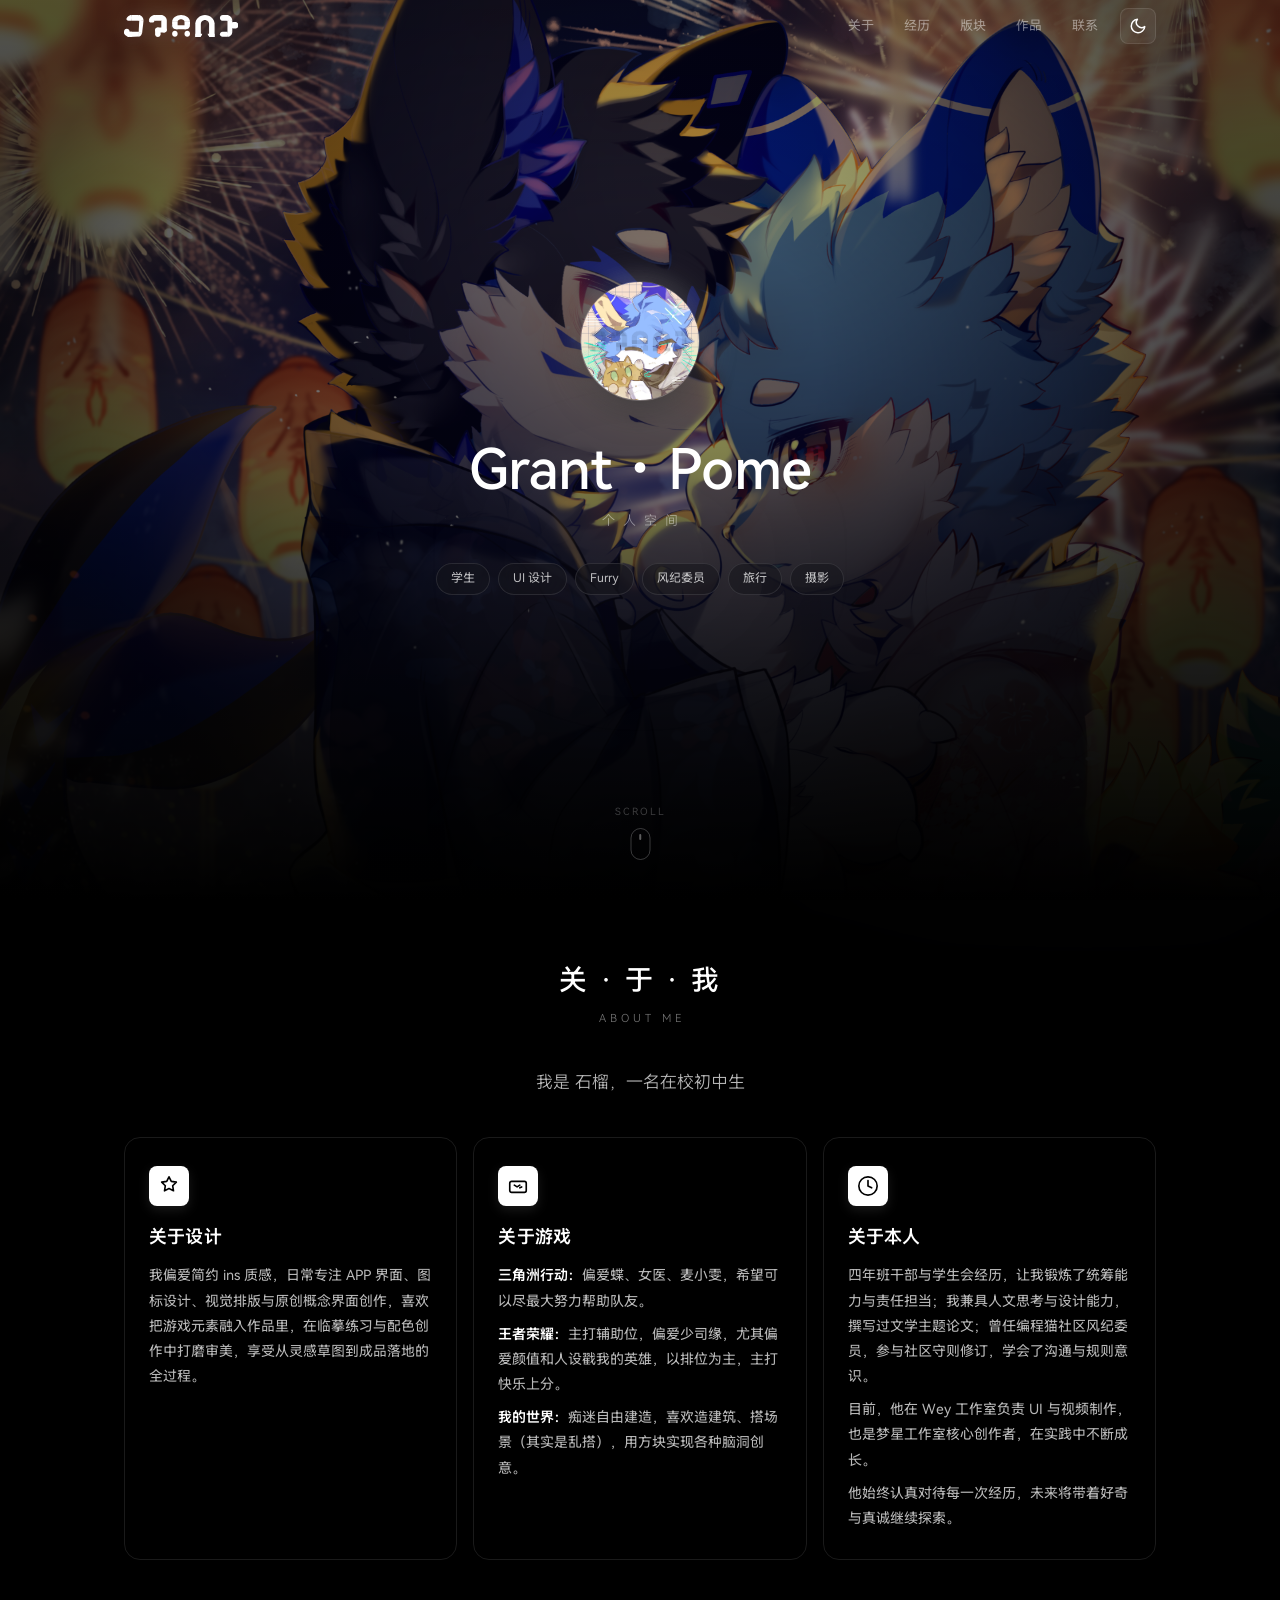
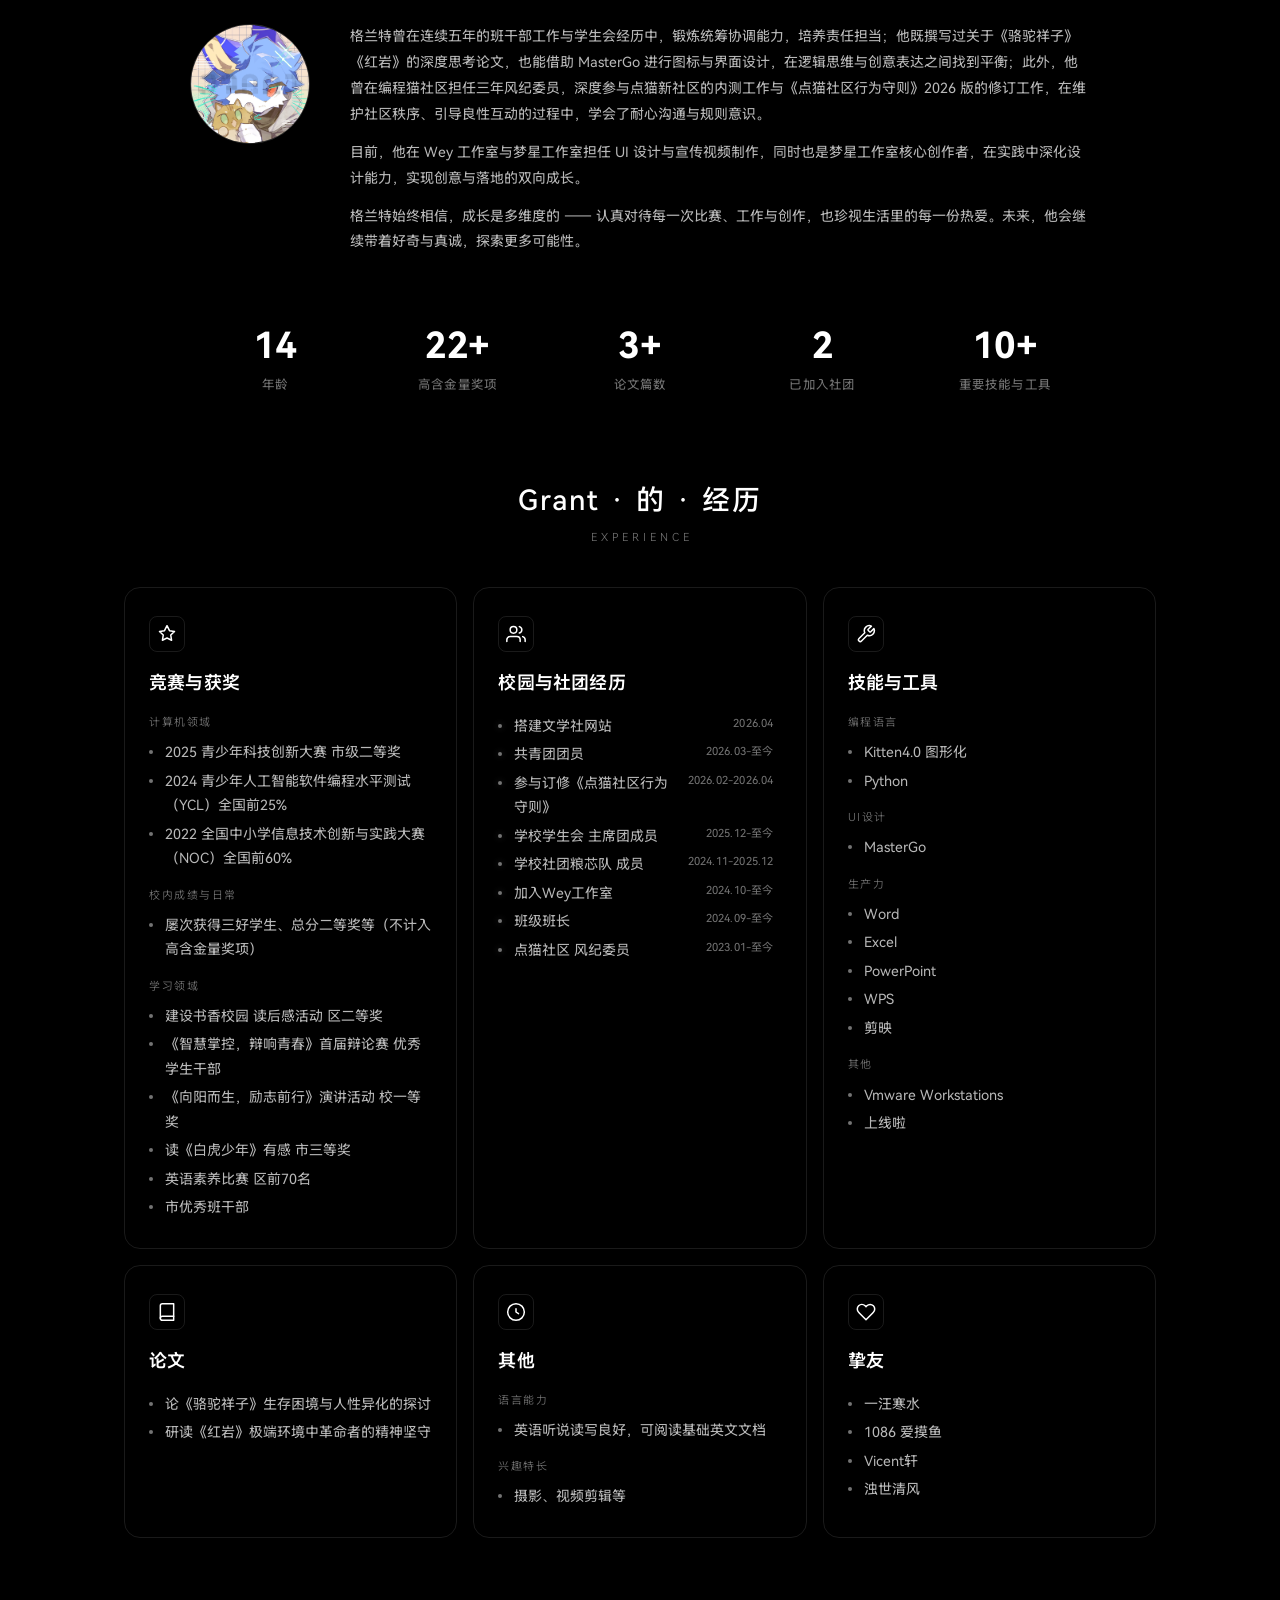
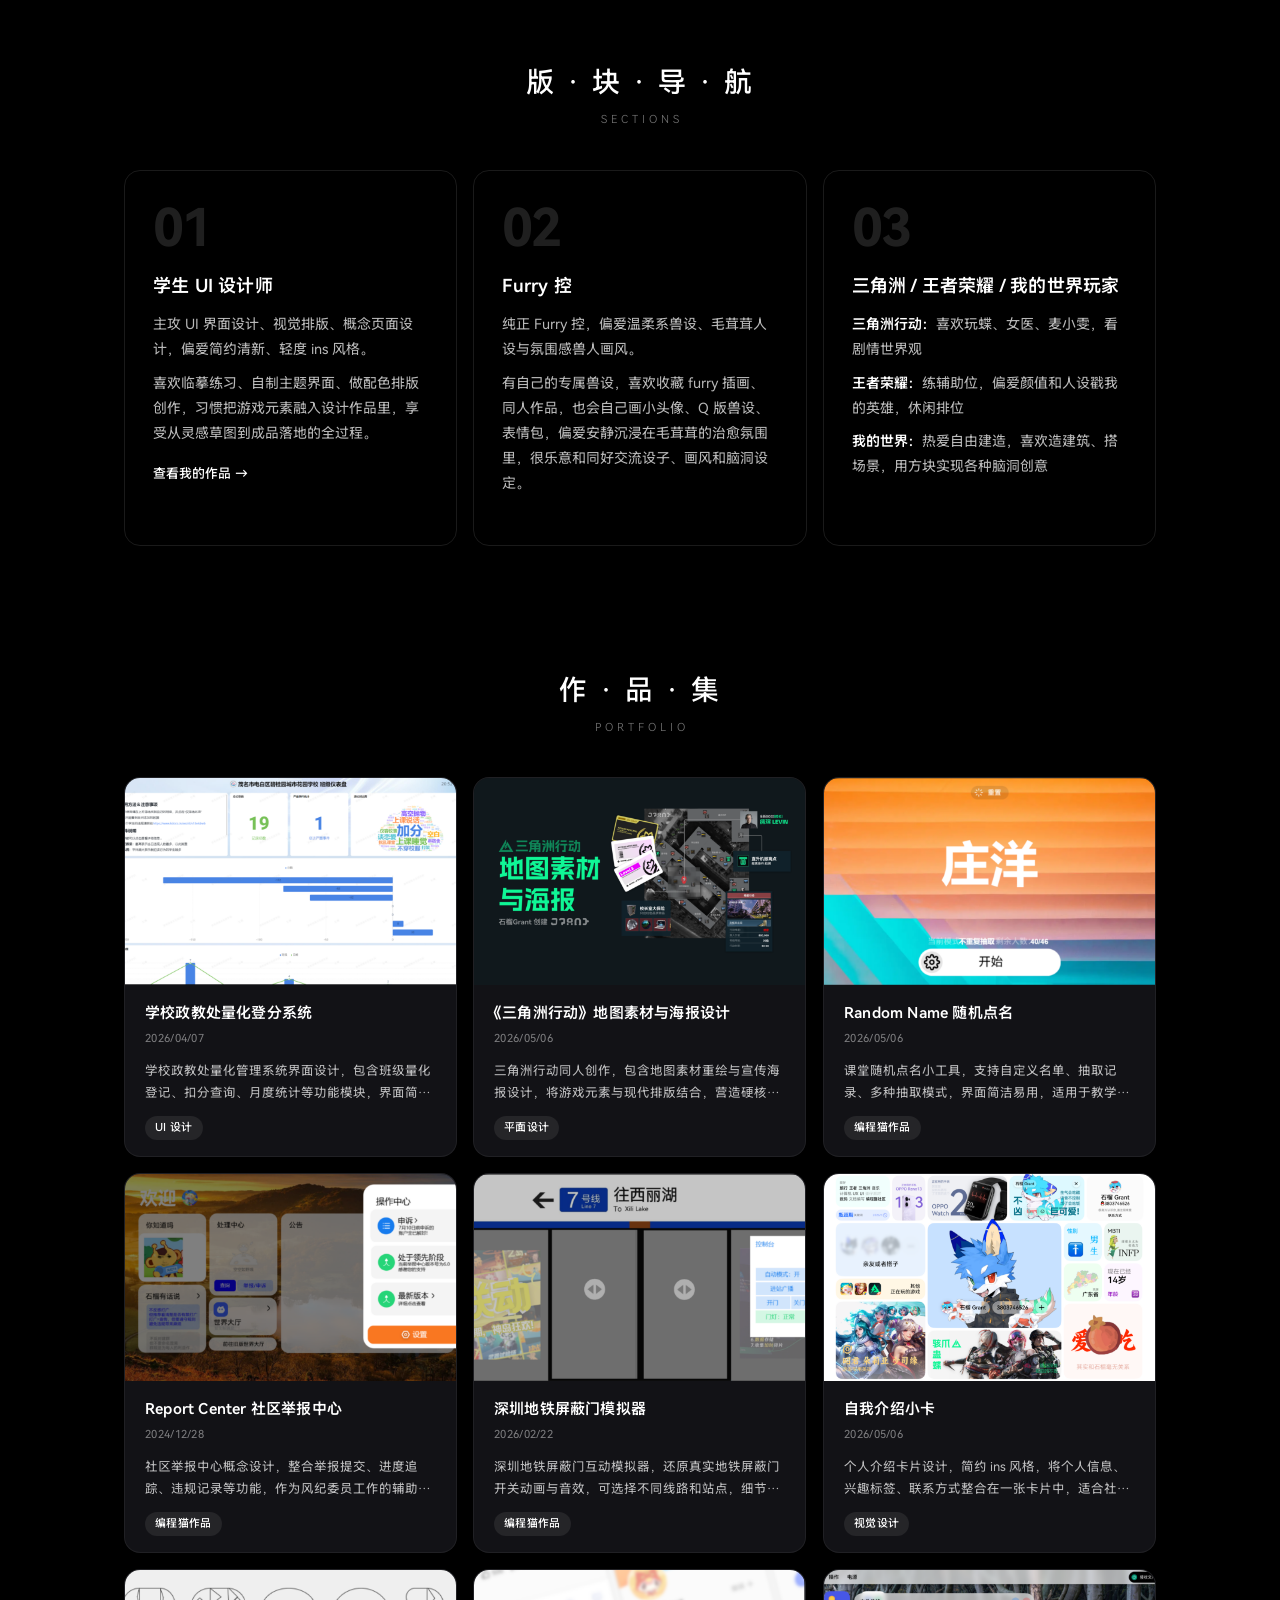
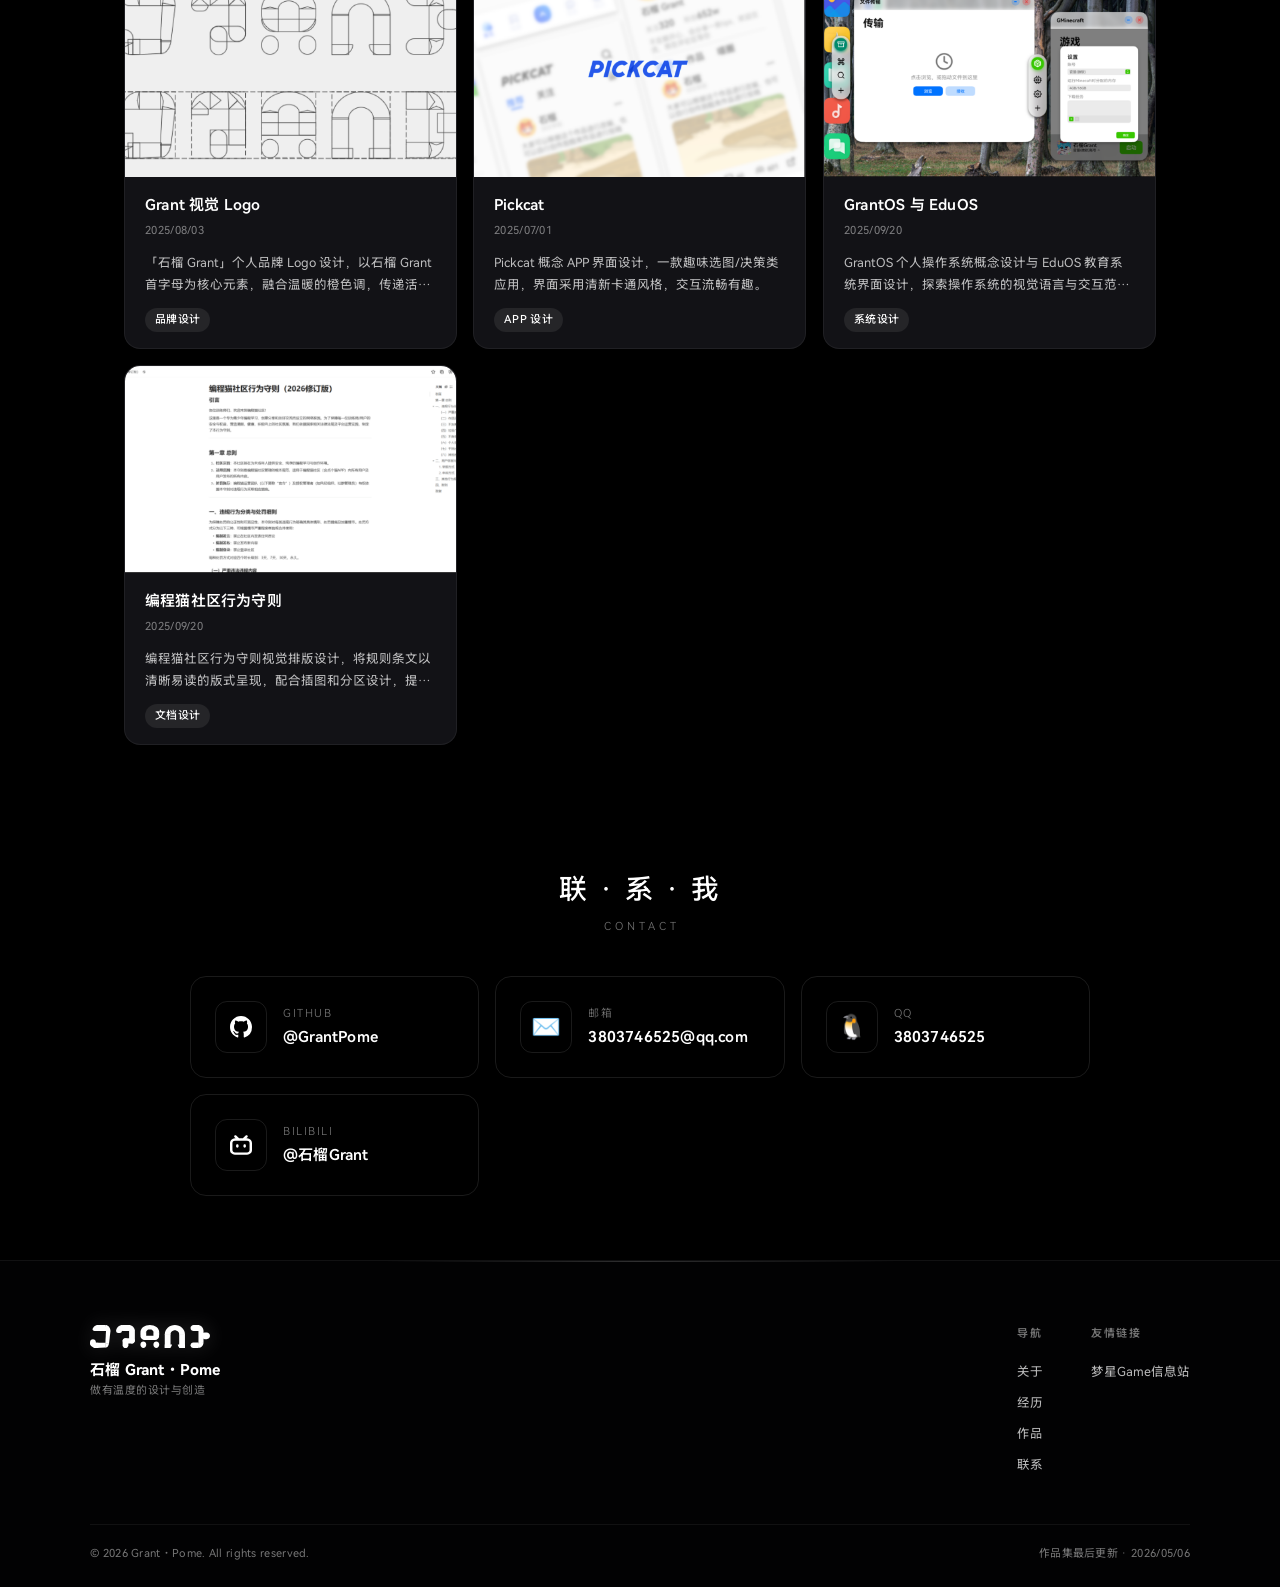
==== commit 7809c9ef: "Update GitHub username + remove hero QQ and CTA" ====
--- a/index.html
+++ b/index.html
@@ -98,8 +98,6 @@
           <span>学生</span><span>UI 设计</span><span>Furry</span>
           <span>风纪委员</span><span>旅行</span><span>摄影</span>
         </div>
-        <p class="hero-qq">🐧 3803746525</p>
-        <a href="#about" class="hero-cta">了解更多</a>
       </div>
       <a href="#about" class="scroll-hint" aria-label="向下滚动查看更多">
         <span class="scroll-hint-label">SCROLL</span>
@@ -390,14 +388,14 @@
           <p class="section-en">Contact</p>
         </div>
         <div class="contact-grid">
-          <a href="https://github.com/Aodemaomao" target="_blank" rel="noopener" class="contact-card fade-in" aria-label="访问 GitHub 主页">
+          <a href="https://github.com/GrantPome" target="_blank" rel="noopener" class="contact-card fade-in" aria-label="访问 GitHub 主页">
             <div class="contact-item">
               <span class="contact-icon" aria-hidden="true">
                 <svg viewBox="0 0 24 24" width="22" height="22" fill="currentColor"><path d="M12 0C5.37 0 0 5.37 0 12c0 5.31 3.435 9.795 8.205 11.385.6.105.825-.255.825-.57 0-.285-.015-1.23-.015-2.235-3.015.555-3.795-.735-4.035-1.41-.135-.345-.72-1.41-1.23-1.695-.42-.225-1.02-.78-.015-.795.945-.015 1.62.87 1.845 1.23 1.08 1.815 2.805 1.305 3.495.99.105-.78.42-1.305.765-1.605-2.67-.3-5.46-1.335-5.46-5.925 0-1.305.465-2.385 1.23-3.225-.12-.3-.54-1.53.12-3.18 0 0 1.005-.315 3.3 1.23.96-.27 1.98-.405 3-.405s2.04.135 3 .405c2.295-1.56 3.3-1.23 3.3-1.23.66 1.65.24 2.88.12 3.18.765.84 1.23 1.905 1.23 3.225 0 4.605-2.805 5.625-5.475 5.925.435.375.81 1.095.81 2.22 0 1.605-.015 2.895-.015 3.3 0 .315.225.69.825.57A12.02 12.02 0 0024 12c0-6.63-5.37-12-12-12z"></path></svg>
               </span>
               <div>
                 <p class="contact-label">GitHub</p>
-                <p class="contact-value">@Aodemaomao</p>
+                <p class="contact-value">@GrantPome</p>
               </div>
             </div>
           </a>
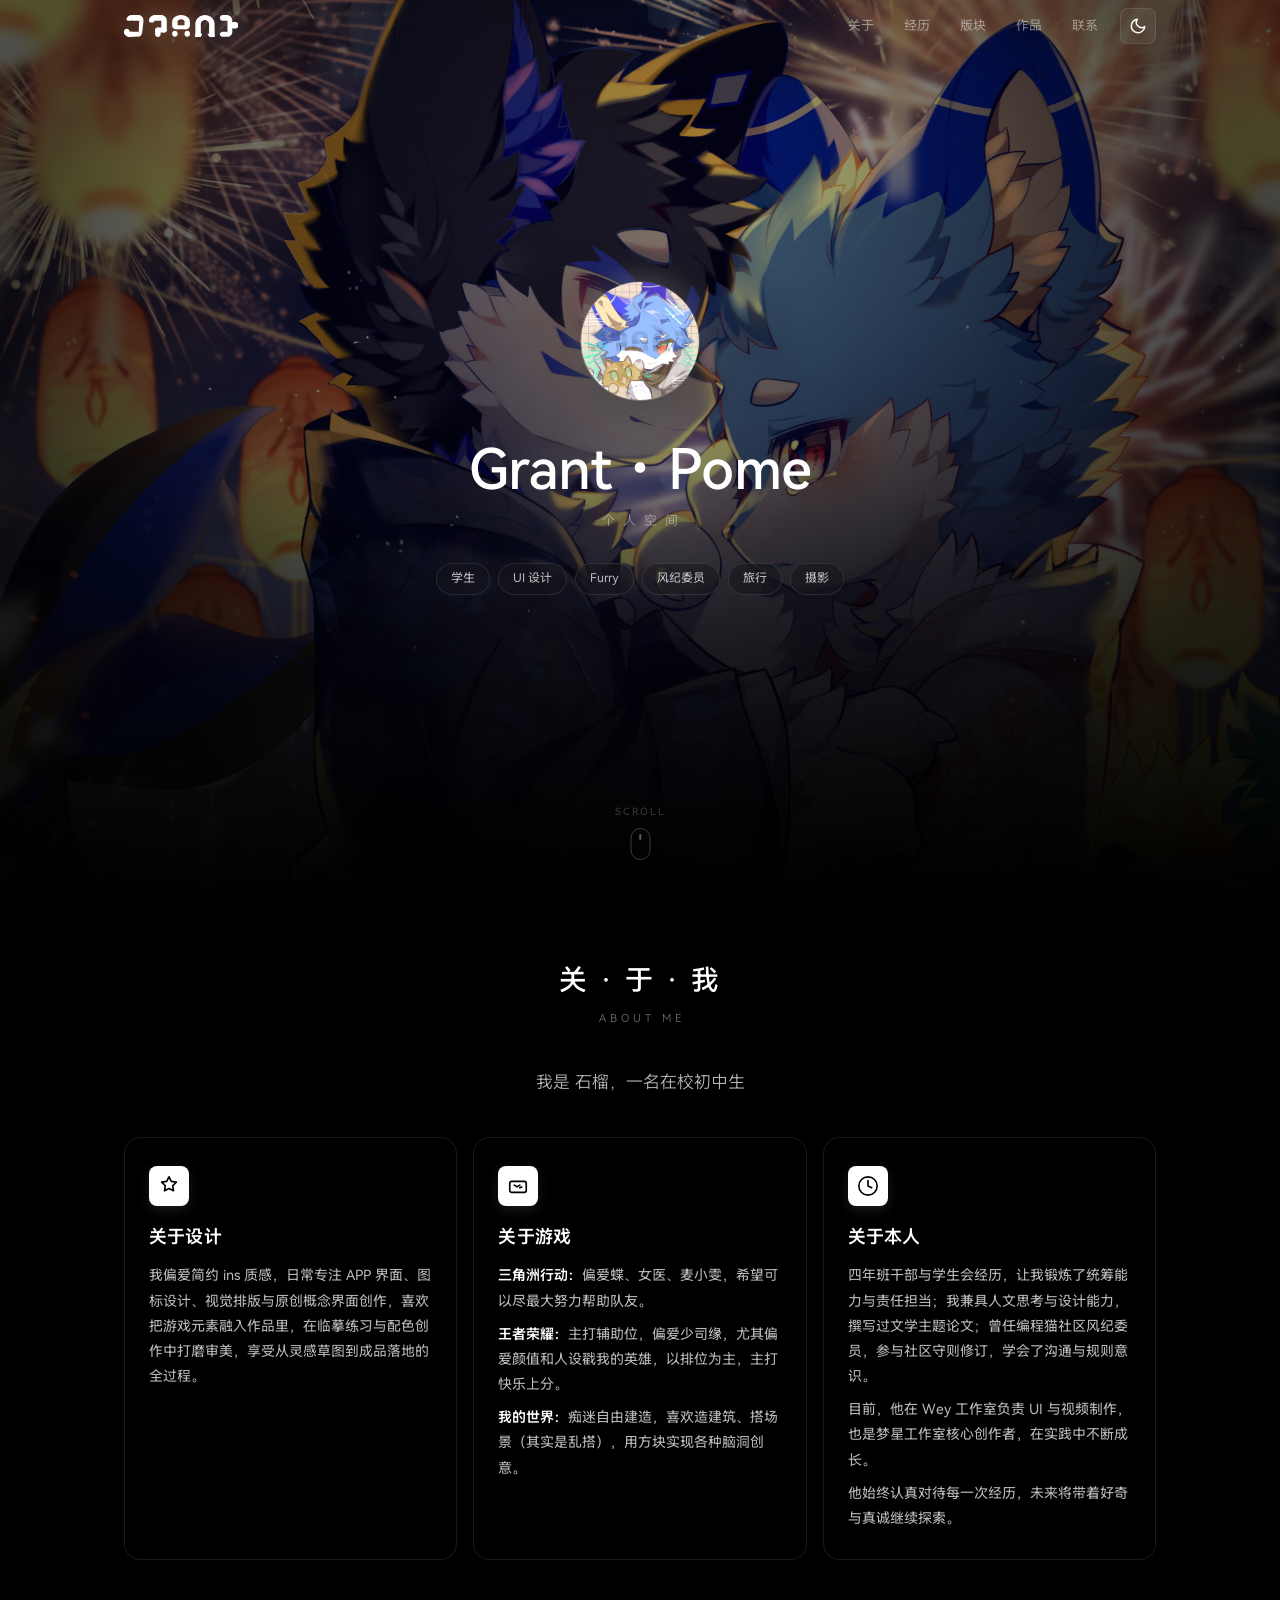
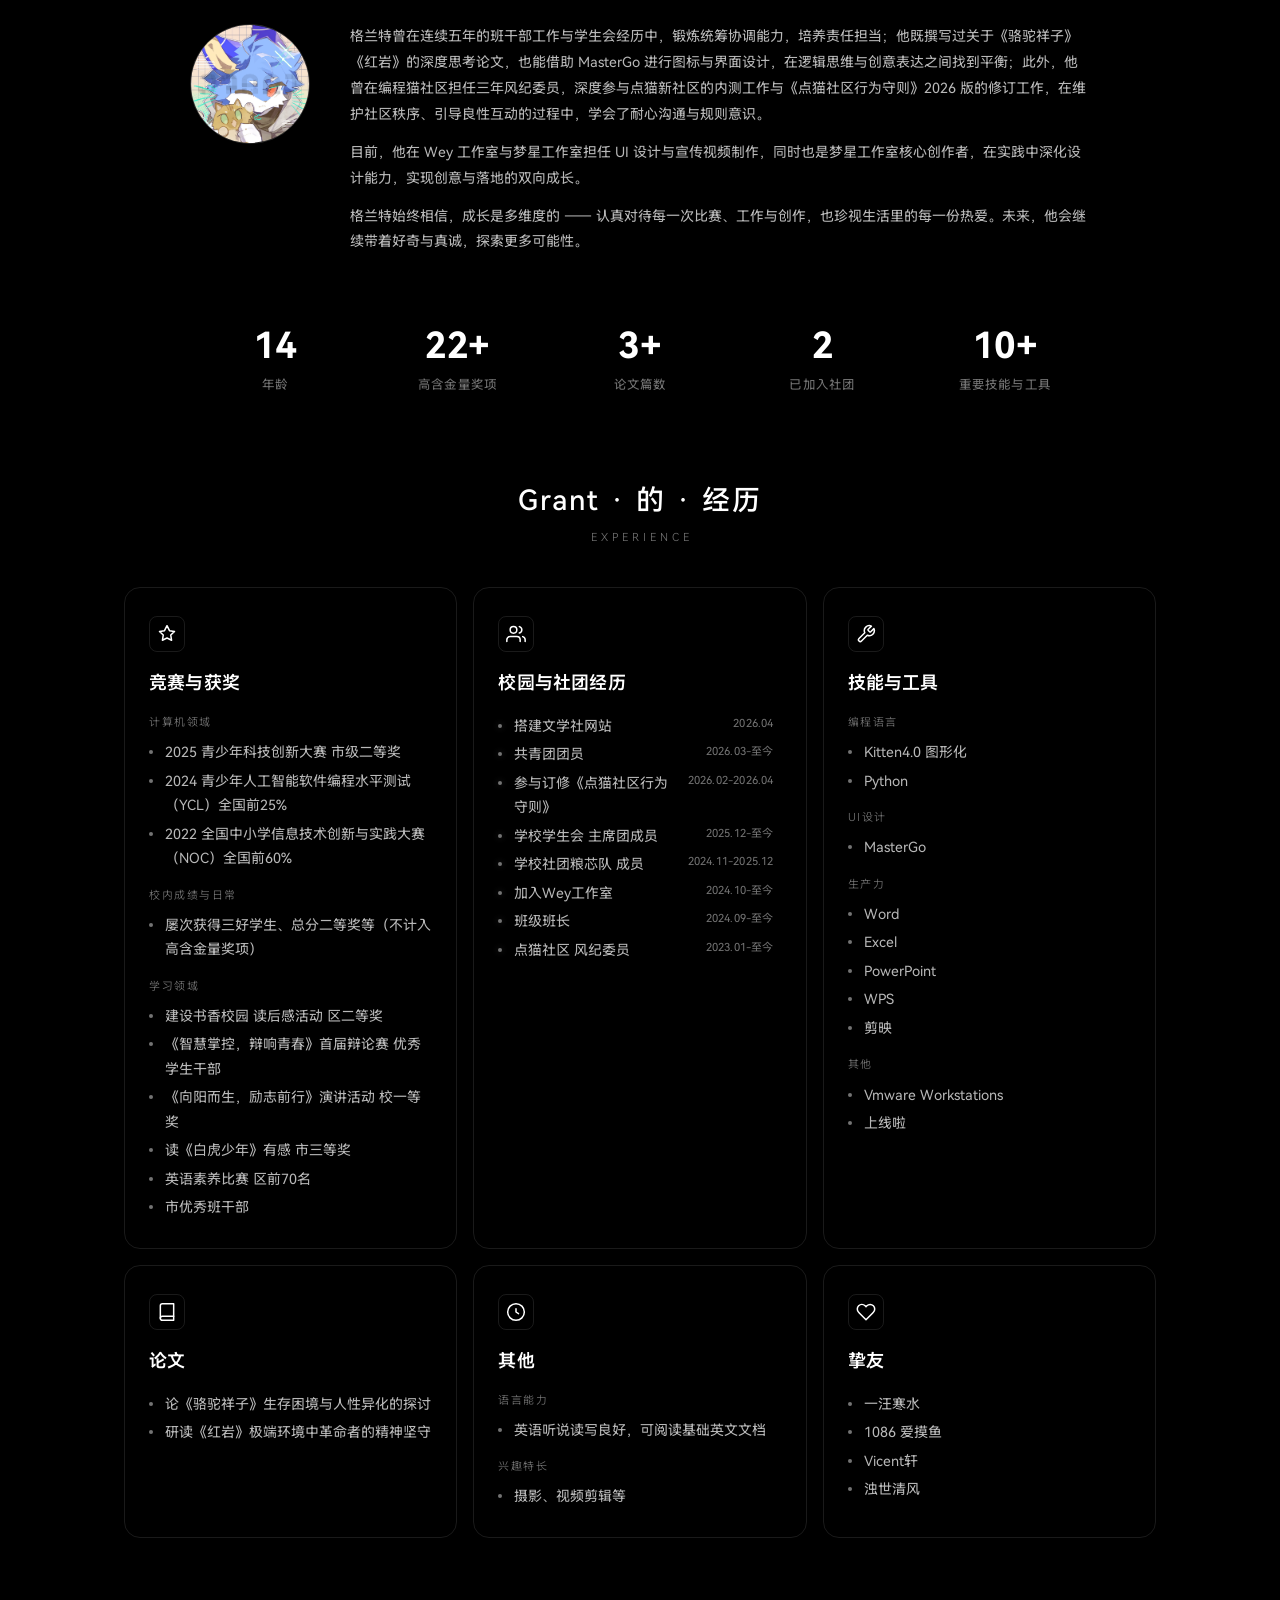
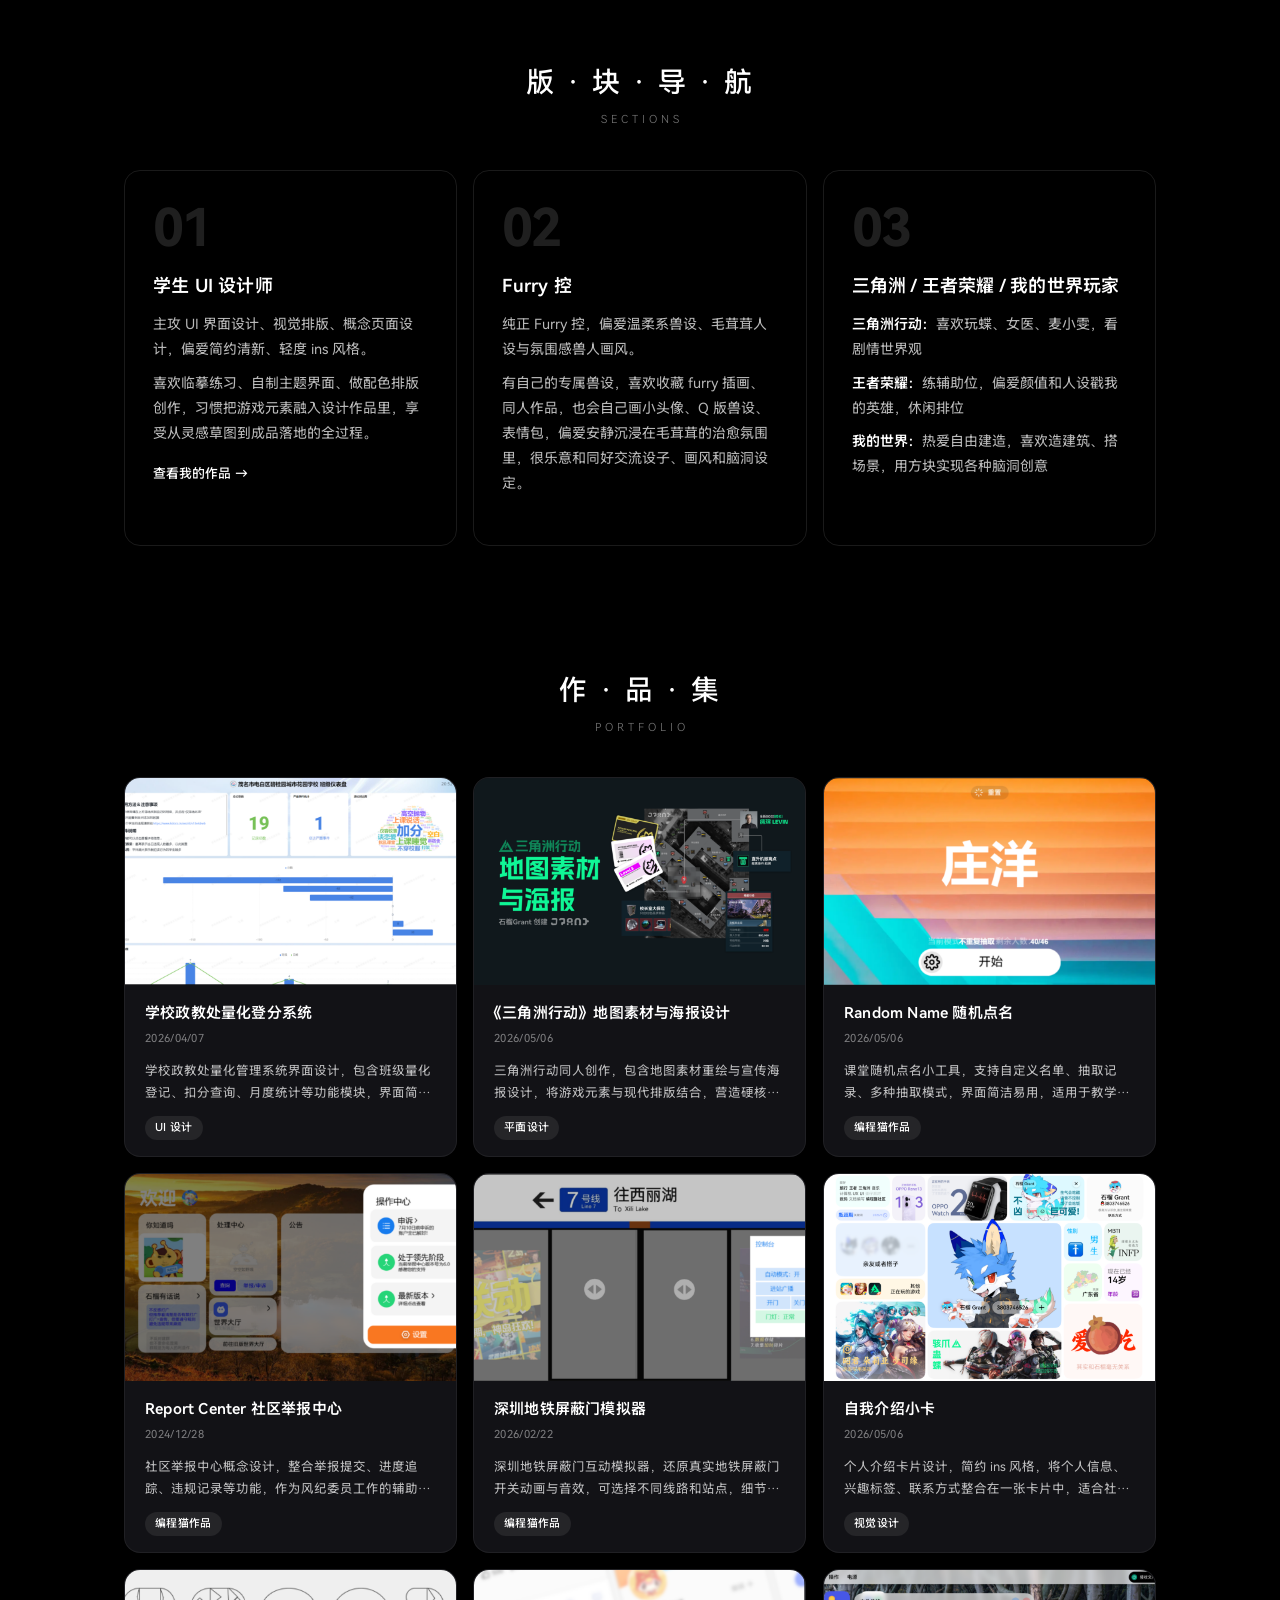
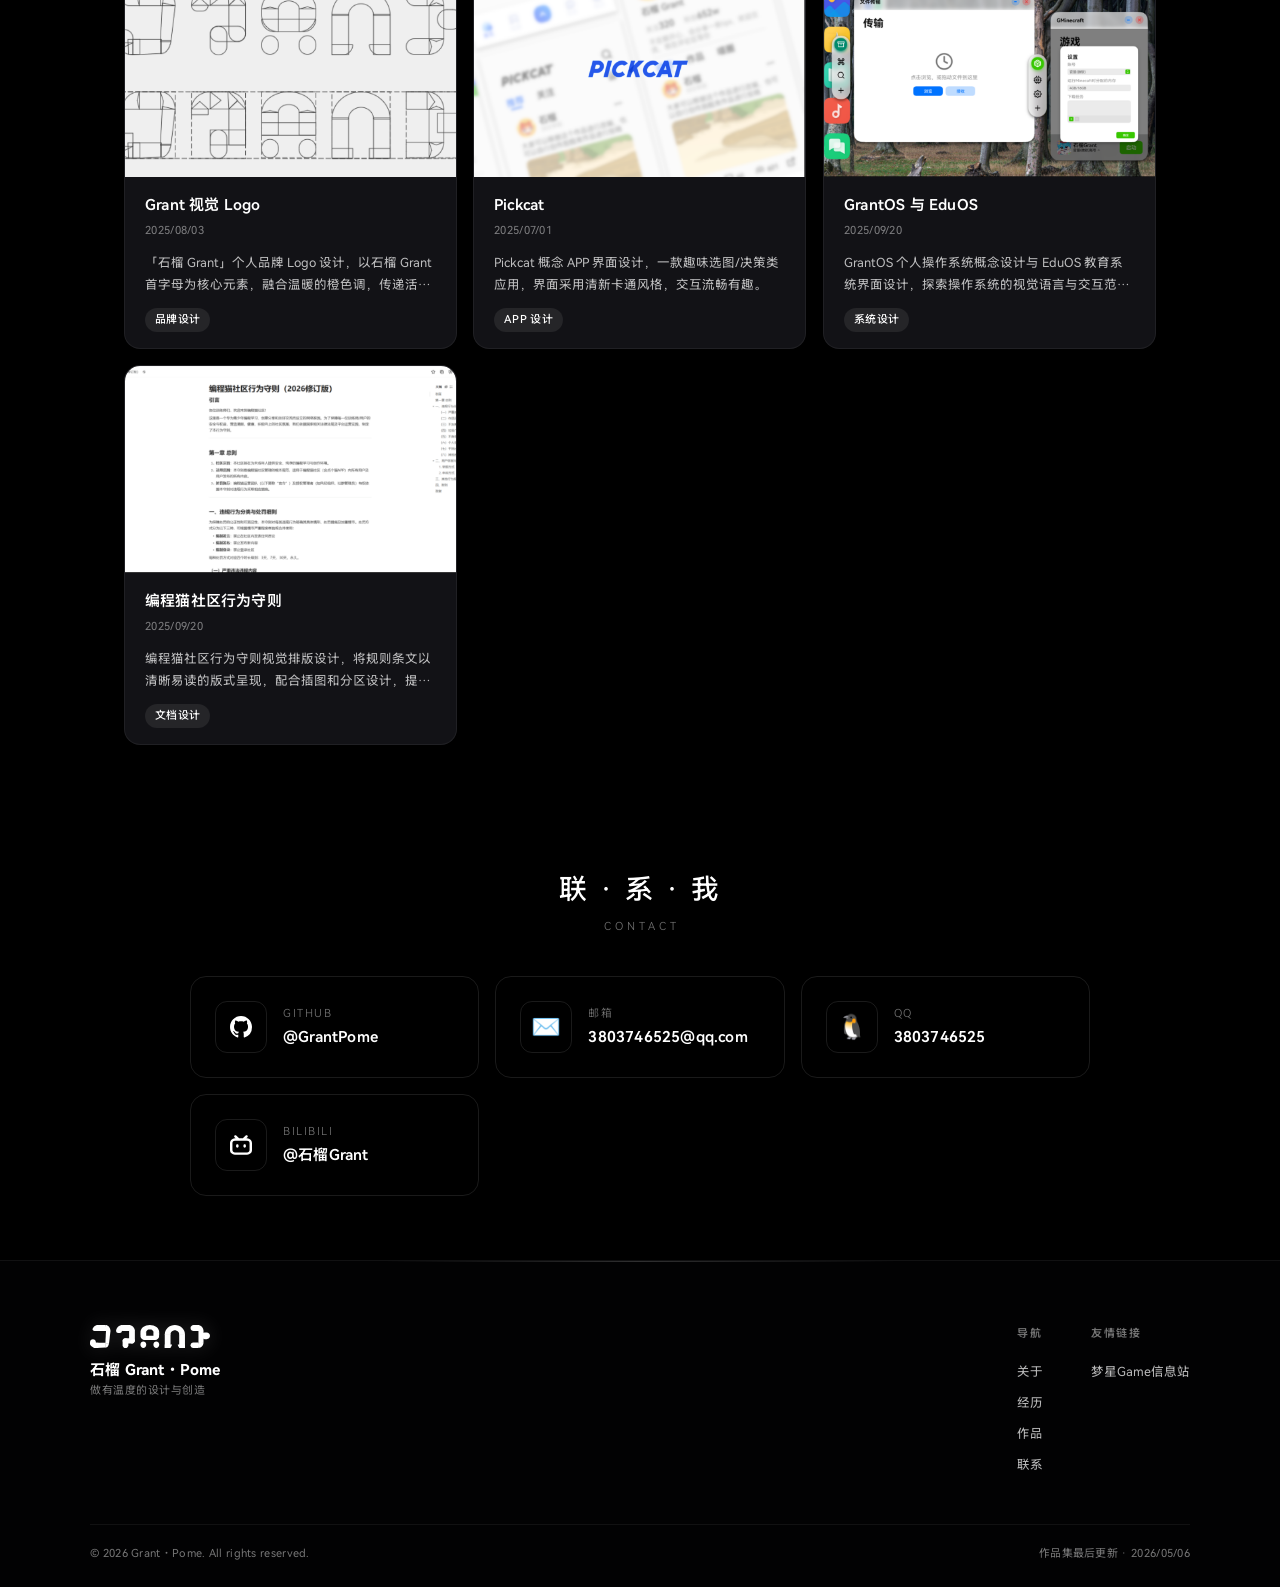
==== commit 972eb67f: "iPadOS morphing cursor ball (HTML)" ====
--- a/index.html
+++ b/index.html
@@ -19,8 +19,10 @@
   <link rel="preload" href="assets/fonts/HarmonyOS_Sans_SC.ttf" as="font" type="font/ttf" crossorigin="">
 </head>
 <body>
-  <!-- 全局光晕鼠标特效 -->
-  <div class="cursor-glow" id="cursor-glow" aria-hidden="true"></div>
+  <!-- iPadOS 风格形变鼠标球 -->
+  <div class="cursor-glow" id="cursor-glow" aria-hidden="true">
+    <div class="cursor-glow-inner" id="cursor-glow-inner"></div>
+  </div>
   <!-- 跳过导航（无障碍） -->
   <a href="#main" class="skip-link">跳到主要内容</a>
 
--- a/css/style.css
+++ b/css/style.css
@@ -947,6 +947,7 @@
               border-color var(--dur-normal) var(--ease-fluent);
   border: 1px solid var(--border-subtle);
   transform-style: preserve-3d;
+  transform-origin: center center;
   will-change: transform;
 }
 
@@ -2014,3 +2015,64 @@
   transition-duration: 300ms;
   transition-timing-function: var(--ease-fluent);
 }
+
+/* ============================================
+   全局光晕鼠标特效
+   ============================================ */
+
+/* 隐藏默认鼠标（仅精确指针设备） */
+@media (pointer: fine) {
+  *, *::before, *::after {
+    cursor: none !important;
+  }
+}
+
+.cursor-glow {
+  position: fixed;
+  top: 0;
+  left: 0;
+  width: 400px;
+  height: 400px;
+  border-radius: 50%;
+  pointer-events: none;
+  z-index: 9999;
+  transform: translate(-50%, -50%);
+  background: radial-gradient(
+    circle,
+    var(--accent-glow) 0%,
+    var(--glow-white) 30%,
+    transparent 65%
+  );
+  filter: blur(20px);
+  opacity: 0.6;
+  transition: width 0.3s var(--ease-spring),
+              height 0.3s var(--ease-spring),
+              opacity 0.3s var(--ease-fluent),
+              filter 0.3s var(--ease-fluent);
+  will-change: transform, width, height;
+}
+
+/* 按下时光晕聚集 */
+.cursor-glow.pressed {
+  width: 120px;
+  height: 120px;
+  opacity: 1;
+  filter: blur(8px);
+  background: radial-gradient(
+    circle,
+    var(--accent-glow) 0%,
+    var(--glow-white) 50%,
+    transparent 80%
+  );
+}
+
+/* 触屏设备隐藏光晕 */
+@media (pointer: coarse) {
+  .cursor-glow { display: none; }
+}
+
+/* reduced motion 模式隐藏光晕 */
+@media (prefers-reduced-motion: reduce) {
+  .cursor-glow { display: none; }
+  *, *::before, *::after { cursor: auto !important; }
+}
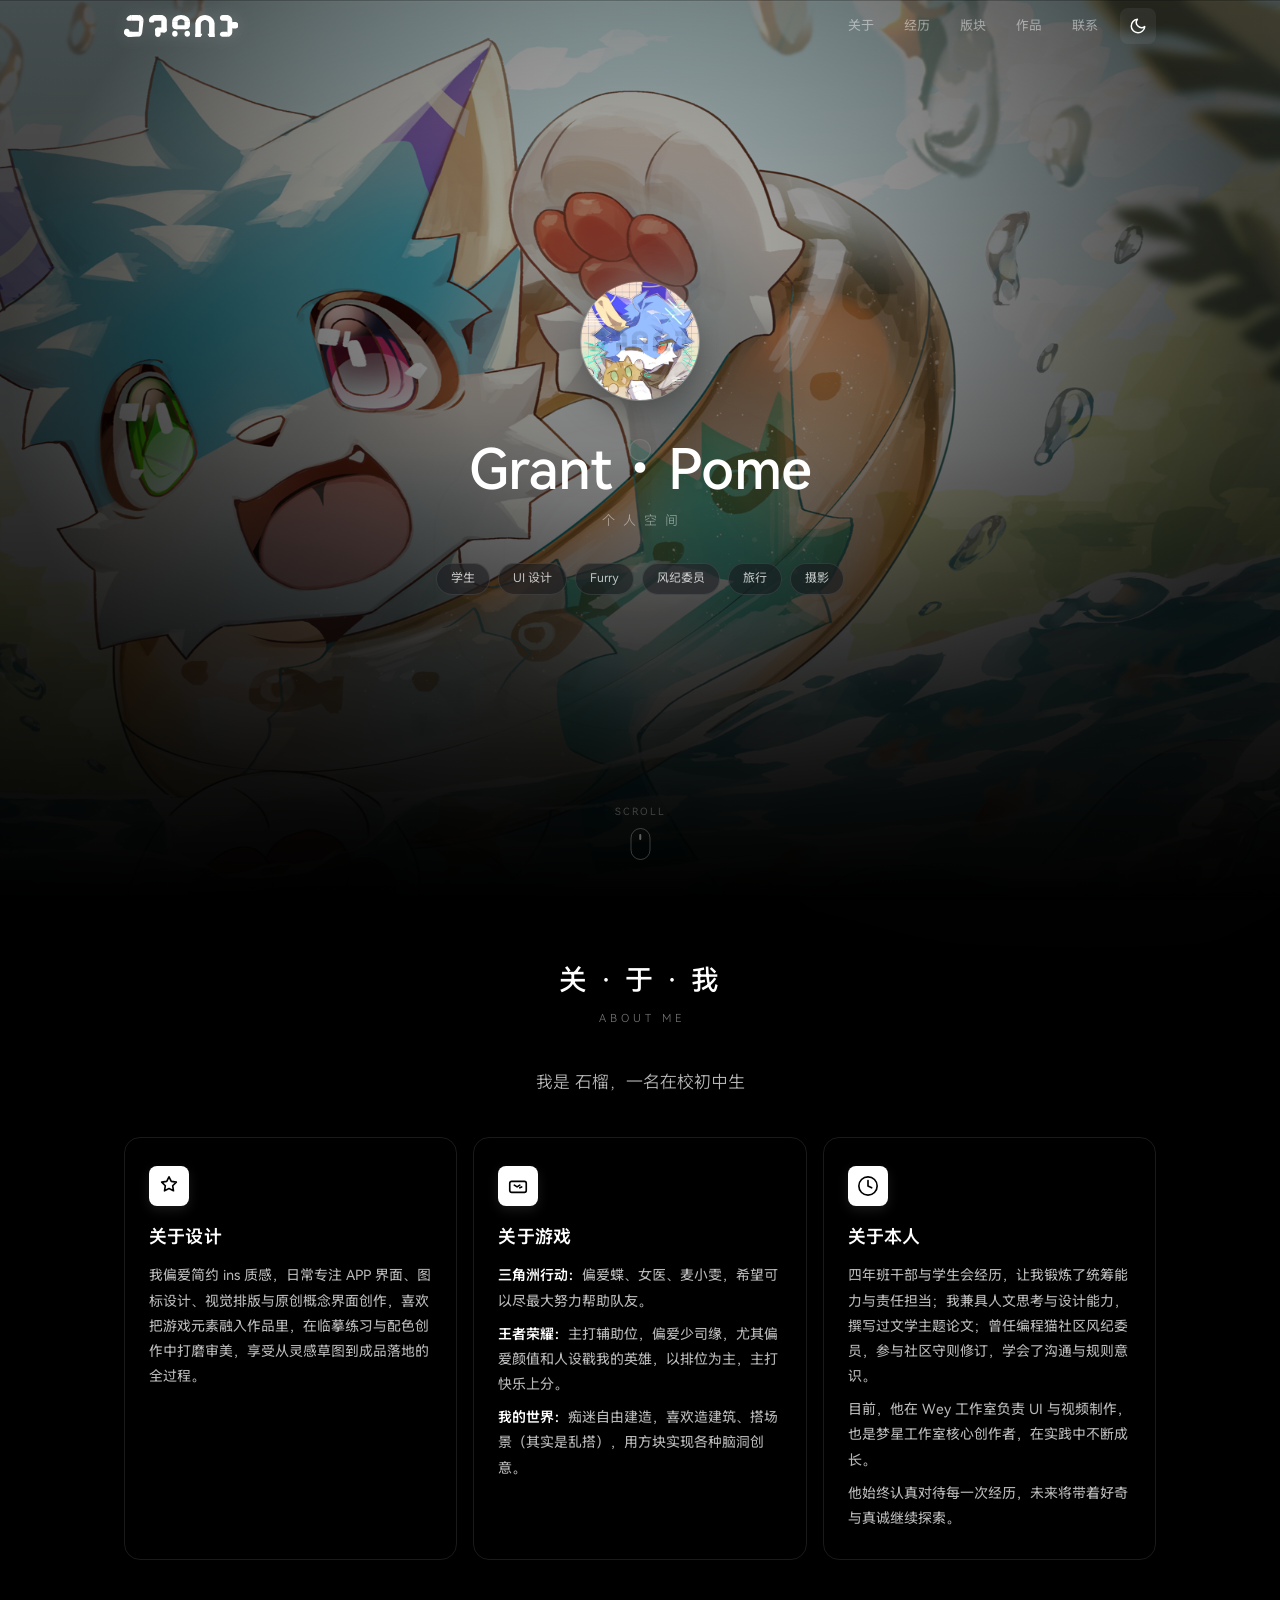
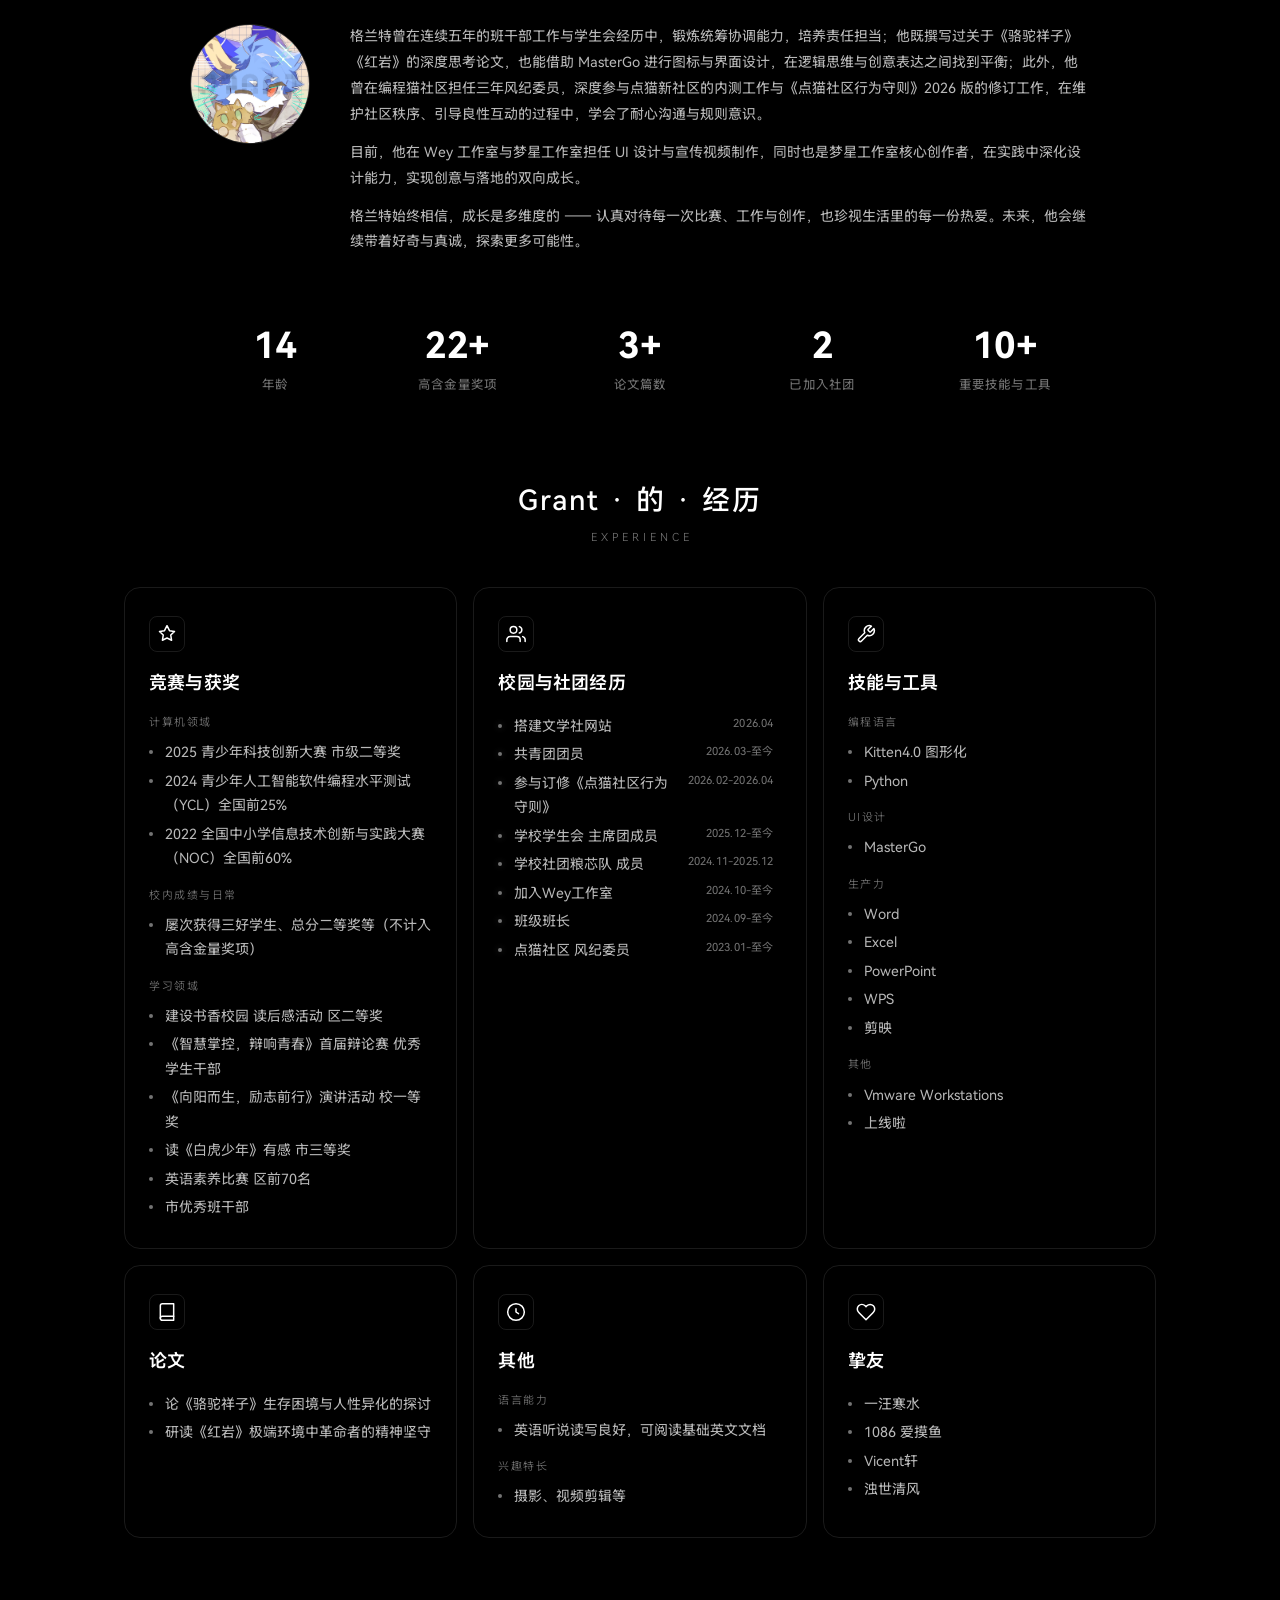
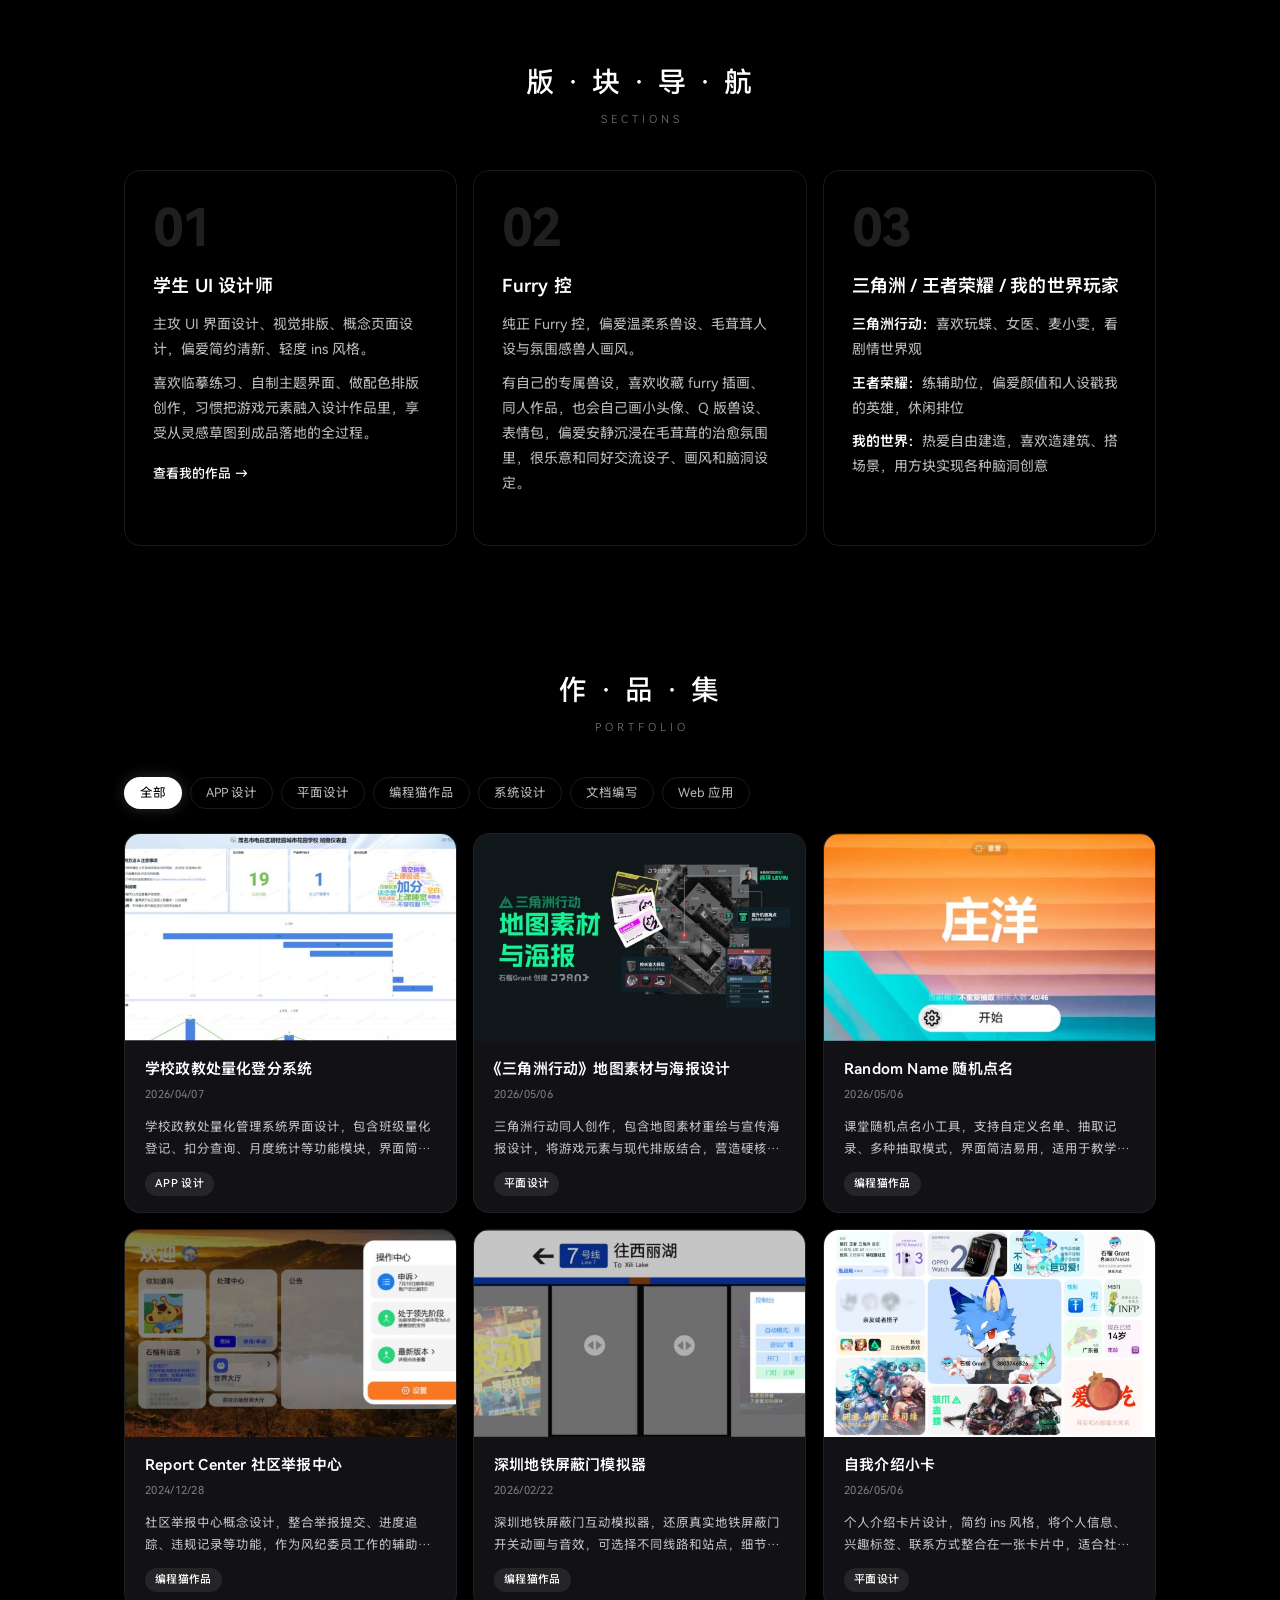
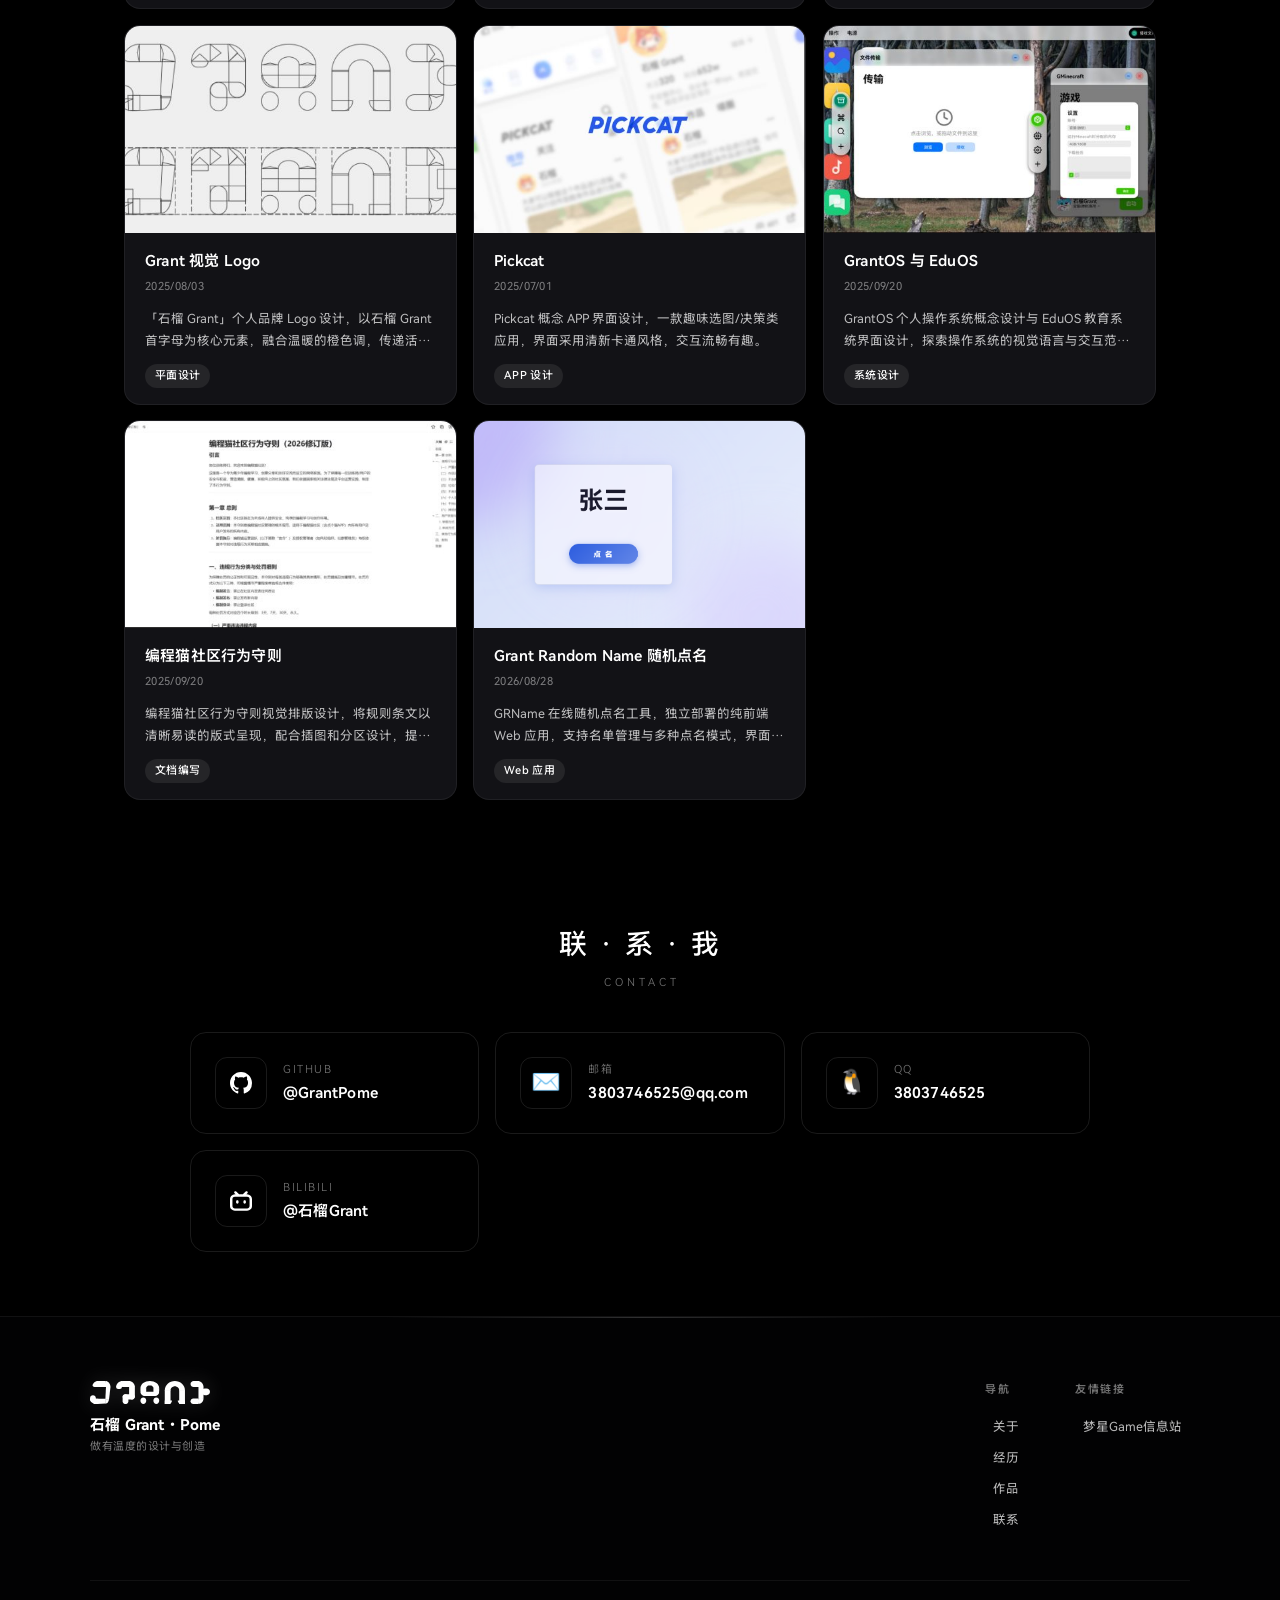
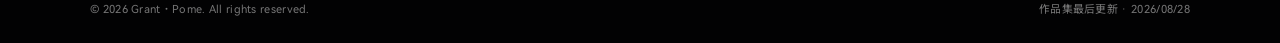
==== commit 9f50b905: "feat: 作品集新增分类筛选，调整作品分类并修复鼠标球过渡" ====
--- a/index.html
+++ b/index.html
@@ -376,6 +376,10 @@
           <p class="section-en">Portfolio</p>
         </div>
 
+        <div class="works-filters" id="works-filters" role="tablist" aria-label="作品分类筛选">
+          <!-- 分类筛选按钮由 JS 动态生成 -->
+        </div>
+
         <div class="works-grid" id="works-grid" role="list" aria-label="作品列表">
           <!-- 作品卡片由 JS 动态生成 -->
         </div>
--- a/css/style.css
+++ b/css/style.css
@@ -145,16 +145,17 @@
 
   --nav-hover-bg: rgba(0, 0, 0, 0.04);
   --navbar-shadow: 0 8px 32px rgba(0, 0, 0, 0.08);
-  --hero-overlay-top: rgba(255, 255, 255, 0.15);
-  --hero-overlay-mid: rgba(255, 255, 255, 0.35);
-  --hero-overlay-bottom: var(--bg-base);
-  --hero-overlay-radial: rgba(255, 255, 255, 0.5);
+  /* 首屏强制深色 overlay（壁纸为深色） */
+  --hero-overlay-top: rgba(0, 0, 0, 0.2);
+  --hero-overlay-mid: rgba(0, 0, 0, 0.5);
+  --hero-overlay-bottom: #000000;
+  --hero-overlay-radial: rgba(0, 0, 0, 0.6);
   --modal-backdrop-bg: rgba(0, 0, 0, 0.25);
   --focus-ring: rgba(0, 0, 0, 0.5);
   --noise-dot: rgba(0, 0, 0, 0.015);
   --theme-toggle-bg: rgba(0, 0, 0, 0.04);
   --theme-toggle-border: rgba(0, 0, 0, 0.1);
-  --hero-text-shadow: 0 2px 24px rgba(255, 255, 255, 0.3);
+  --hero-text-shadow: 0 2px 24px rgba(0, 0, 0, 0.5);
   --modal-close-shadow: 0 4px 12px rgba(0, 0, 0, 0.12);
   --modal-content-shadow: 0 24px 60px rgba(0, 0, 0, 0.15);
 }
@@ -638,6 +639,7 @@
   transform: translateX(-50%);
   z-index: 2;
   display: flex;
+  border-radius: 8px;
   flex-direction: column;
   align-items: center;
   gap: 8px;
@@ -779,7 +781,7 @@
   height: 1px;
   background: linear-gradient(90deg, transparent, rgba(255,255,255,0.2), transparent);
   opacity: 0;
-  transition: opacity var(--dur-normal) var(--ease-fluent);
+  transition: opacity 700ms var(--ease-fluent);
 }
 
 .about-item:hover {
@@ -791,6 +793,7 @@
 
 .about-item:hover::before {
   opacity: 1;
+  transition: opacity var(--dur-normal) var(--ease-fluent);
 }
 
 .about-icon {
@@ -857,7 +860,7 @@
   height: 2px;
   background: linear-gradient(90deg, transparent, rgba(255,255,255,0.4), transparent);
   opacity: 0;
-  transition: opacity var(--dur-slow) var(--ease-fluent);
+  transition: opacity 700ms var(--ease-fluent);
 }
 
 .card::after {
@@ -867,7 +870,7 @@
   background: radial-gradient(500px circle at var(--mouse-x, 50%) var(--mouse-y, 50%),
     rgba(255, 255, 255, 0.05), transparent 45%);
   opacity: 0;
-  transition: opacity var(--dur-slow) ease;
+  transition: opacity 700ms ease;
   pointer-events: none;
 }
 
@@ -878,8 +881,8 @@
   box-shadow: var(--shadow-2);
 }
 
-.card:hover::before { opacity: 1; }
-.card:hover::after { opacity: 1; }
+.card:hover::before { opacity: 1; transition: opacity var(--dur-slow) var(--ease-fluent); }
+.card:hover::after { opacity: 1; transition: opacity var(--dur-slow) ease; }
 
 .card-num {
   font-size: 52px;
@@ -929,6 +932,62 @@
 
 /* ---------- 作品集 ---------- */
 .works-section { position: relative; }
+
+/* 作品分类筛选栏 */
+.works-filters {
+  display: flex;
+  flex-wrap: wrap;
+  gap: var(--space-2);
+  margin-bottom: var(--space-6);
+}
+
+.works-filter-btn {
+  position: relative;
+  padding: 6px 15px;
+  border: 1px solid var(--border-default);
+  border-radius: 999px;
+  background: transparent;
+  color: var(--text-secondary);
+  font-family: inherit;
+  font-size: var(--fs-small);
+  line-height: 1.4;
+  cursor: pointer;
+  overflow: hidden;
+  transition: color var(--dur-fast) var(--ease-fluent),
+              border-color var(--dur-fast) var(--ease-fluent),
+              background var(--dur-normal) var(--ease-fluent),
+              box-shadow var(--dur-normal) var(--ease-fluent);
+}
+
+/* 鼠标跟随光晕（小按钮：16px 级，随指针高亮） */
+.works-filter-btn::after {
+  content: "";
+  position: absolute;
+  inset: 0;
+  border-radius: inherit;
+  background: radial-gradient(90px circle at var(--mouse-x, 50%) var(--mouse-y, 50%),
+    color-mix(in srgb, var(--text-primary) 20%, transparent), transparent 60%);
+  opacity: 0;
+  transition: opacity 200ms ease;
+  pointer-events: none;
+}
+
+.works-filter-btn:hover::after { opacity: 1; }
+
+.works-filter-btn:hover {
+  color: var(--text-primary);
+  border-color: var(--border-strong);
+  box-shadow: 0 0 12px var(--accent-glow);
+}
+
+/* 选中分类：反白强调，光晕让位于实底 */
+.works-filter-btn.active {
+  background: var(--text-primary);
+  color: var(--bg-base);
+  border-color: transparent;
+  box-shadow: 0 0 14px var(--accent-glow);
+}
+.works-filter-btn.active::after { opacity: 0; }
 
 .works-grid {
   display: grid;
@@ -949,7 +1008,22 @@
   transform-style: preserve-3d;
   transform-origin: center center;
   will-change: transform;
-}
+  position: relative;
+}
+
+.work-card::after {
+  content: "";
+  position: absolute;
+  inset: 0;
+  background: radial-gradient(300px circle at var(--mouse-x, 50%) var(--mouse-y, 50%),
+    color-mix(in srgb, var(--text-primary) 8%, transparent), transparent 50%);
+  opacity: 0;
+  transition: opacity 700ms ease;
+  pointer-events: none;
+  z-index: 1;
+}
+
+.work-card:hover::after { opacity: 1; transition: opacity var(--dur-slow) ease; }
 
 .work-card:hover {
   box-shadow: var(--shadow-2);
@@ -1143,7 +1217,7 @@
   height: 1px;
   background: linear-gradient(90deg, transparent, rgba(255,255,255,0.2), transparent);
   opacity: 0;
-  transition: opacity var(--dur-slow) var(--ease-fluent);
+  transition: opacity 700ms var(--ease-fluent);
 }
 
 .grant-card::after {
@@ -1153,7 +1227,7 @@
   background: radial-gradient(500px circle at var(--mouse-x, 50%) var(--mouse-y, 50%),
     rgba(255, 255, 255, 0.04), transparent 45%);
   opacity: 0;
-  transition: opacity var(--dur-slow) ease;
+  transition: opacity 700ms ease;
   pointer-events: none;
 }
 
@@ -1164,8 +1238,8 @@
   box-shadow: var(--shadow-2);
 }
 
-.grant-card:hover::before { opacity: 1; }
-.grant-card:hover::after { opacity: 1; }
+.grant-card:hover::before { opacity: 1; transition: opacity var(--dur-slow) var(--ease-fluent); }
+.grant-card:hover::after { opacity: 1; transition: opacity var(--dur-slow) ease; }
 
 .grant-card-icon {
   width: 36px;
@@ -1344,7 +1418,23 @@
   border: 1px solid var(--border-default);
   box-shadow: none;
   transition: all var(--dur-normal) var(--ease-fluent);
-}
+  position: relative;
+  overflow: hidden;
+}
+
+.contact-card::after {
+  content: "";
+  position: absolute;
+  inset: 0;
+  background: radial-gradient(300px circle at var(--mouse-x, 50%) var(--mouse-y, 50%),
+    color-mix(in srgb, var(--text-primary) 6%, transparent), transparent 50%);
+  opacity: 0;
+  transition: opacity var(--dur-slow) ease;
+  pointer-events: none;
+  z-index: 1;
+}
+
+.contact-card:hover::after { opacity: 1; }
 
 .contact-card:hover {
   background: rgba(255, 255, 255, 0.04);
@@ -1516,6 +1606,9 @@
   color: var(--text-secondary);
   text-decoration: none;
   position: relative;
+  padding: 4px 8px;
+  border-radius: 6px;
+  overflow: visible;
   transition: color var(--dur-fast) var(--ease-fluent),
               text-shadow var(--dur-fast) var(--ease-fluent);
 }
@@ -1699,6 +1792,26 @@
   box-shadow: 0 4px 12px rgba(255, 255, 255, 0.12);
 }
 
+/* 无链接作品的"暂无链接"禁用样式：成型的胶囊，深/浅主题均清晰可读 */
+.modal-body .modal-btn-disabled {
+  display: inline-flex;
+  align-items: center;
+  gap: 6px;
+  padding: 10px 24px;
+  border-radius: var(--radius-md);
+  background: var(--accent-soft);
+  border: 1px solid var(--border-default);
+  color: var(--text-secondary);
+  font-size: 13px;
+  font-weight: 500;
+  cursor: default;
+  user-select: none;
+}
+
+[data-theme="light"] .modal-btn-disabled {
+  border-color: rgba(0, 0, 0, 0.14);
+}
+
 /* ---------- 入场动画 ---------- */
 .fade-in {
   opacity: 0;
@@ -1838,18 +1951,29 @@
 /* ============================================
    主题切换按钮
    ============================================ */
+
+/* 水波纹覆盖层 */
+.theme-ripple {
+  position: fixed;
+  inset: 0;
+  z-index: 9998;
+  pointer-events: none;
+  clip-path: circle(0px at var(--cx, 50%) var(--cy, 50%));
+  transition: clip-path 600ms cubic-bezier(0.22, 1, 0.36, 1),
+              opacity 300ms cubic-bezier(0.4, 0, 0.2, 1);
+  will-change: clip-path, opacity;
+}
+
 .theme-toggle {
   width: 36px;
   height: 36px;
   border-radius: var(--radius-md);
   background: var(--theme-toggle-bg);
-  border: 1px solid var(--theme-toggle-border);
   display: flex;
   align-items: center;
   justify-content: center;
   cursor: pointer;
   transition: background var(--dur-fast) var(--ease-fluent),
-              border-color var(--dur-fast) var(--ease-fluent),
               transform var(--dur-fast) var(--ease-spring);
   flex-shrink: 0;
   margin-left: var(--space-2);
@@ -1857,7 +1981,6 @@
 
 .theme-toggle:hover {
   background: var(--accent-soft);
-  border-color: var(--border-strong);
   transform: scale(1.05);
 }
 
@@ -1899,6 +2022,17 @@
    浅色模式覆盖
    ============================================ */
 
+/* 导航栏未滚动时（首屏上方），强制白色文字 */
+[data-theme="light"] .navbar:not(.scrolled) {
+  --text-primary: #ffffff;
+  --text-secondary: rgba(255, 255, 255, 0.72);
+  --text-tertiary: rgba(255, 255, 255, 0.45);
+  --nav-hover-bg: rgba(255, 255, 255, 0.05);
+  --accent-soft: rgba(255, 255, 255, 0.08);
+  --theme-toggle-bg: rgba(255, 255, 255, 0.06);
+  --theme-toggle-border: rgba(255, 255, 255, 0.1);
+}
+
 /* Hero 区域始终使用白色文字（背景为深色壁纸） */
 [data-theme="light"] .hero-name,
 [data-theme="light"] .hero-subtitle,
@@ -1941,8 +2075,19 @@
   color: rgba(255, 255, 255, 0.5);
 }
 
+[data-theme="light"] .scroll-hint-icon {
+  border-color: rgba(255, 255, 255, 0.5);
+}
+
 [data-theme="light"] .scroll-hint-icon::before {
   background: rgba(255, 255, 255, 0.5);
+}
+
+/* 关于板块图标：浅色模式不用黑色背景 */
+[data-theme="light"] .about-icon {
+  background: var(--bg-layer);
+  color: var(--text-primary);
+  box-shadow: 0 4px 12px rgba(0, 0, 0, 0.06);
 }
 
 /* 装饰性白色背景 → 深色 */
@@ -1958,9 +2103,29 @@
   border-color: var(--border-strong);
 }
 
-/* 卡片光晕渐变使用深色 */
+/* 关于我卡片：添加鼠标追踪光晕（与其他卡片一致） */
+.about-item::after {
+  content: "";
+  position: absolute;
+  inset: 0;
+  background: radial-gradient(500px circle at var(--mouse-x, 50%) var(--mouse-y, 50%),
+    rgba(255, 255, 255, 0.04), transparent 45%);
+  opacity: 0;
+  transition: opacity 700ms ease;
+  pointer-events: none;
+}
+
+.about-item:hover::after { opacity: 1; transition: opacity var(--dur-slow) ease; }
+
+[data-theme="light"] .about-item::after {
+  background: radial-gradient(500px circle at var(--mouse-x, 50%) var(--mouse-y, 50%),
+    rgba(0, 0, 0, 0.04), transparent 45%);
+}
+
+/* 关于我卡片光晕渐变使用深色 */
 [data-theme="light"] .card::before,
-[data-theme="light"] .grant-card::before {
+[data-theme="light"] .grant-card::before,
+[data-theme="light"] .about-item::before {
   background: radial-gradient(
     300px circle at var(--mouse-x, 50%) var(--mouse-y, 50%),
     rgba(0, 0, 0, 0.04), transparent 45%
@@ -1978,9 +2143,13 @@
   color: var(--text-tertiary);
 }
 
-/* 按钮和标签 */
-[data-theme="light"] .modal-btn {
+/* 浅色覆盖需提升特异性（>= .modal-body a.modal-btn），否则 color 不生效导致黑底黑字 */
+[data-theme="light"] .modal-body a.modal-btn {
   background: var(--text-primary);
+  color: #ffffff;
+}
+
+[data-theme="light"] .modal-body a.modal-btn:hover {
   color: #ffffff;
 }
 
@@ -2017,7 +2186,7 @@
 }
 
 /* ============================================
-   全局光晕鼠标特效
+   iPadOS 风格形变鼠标球
    ============================================ */
 
 /* 隐藏默认鼠标（仅精确指针设备） */
@@ -2027,51 +2196,89 @@
   }
 }
 
+/* 外层：负责位置 */
 .cursor-glow {
   position: fixed;
   top: 0;
   left: 0;
-  width: 400px;
-  height: 400px;
-  border-radius: 50%;
+  width: 0;
+  height: 0;
   pointer-events: none;
   z-index: 9999;
+  will-change: transform;
+}
+
+/* 内层：负责形变，半透明灰色适配所有背景 */
+.cursor-glow-inner {
+  position: absolute;
+  top: 0;
+  left: 0;
+  width: 22px;
+  height: 22px;
+  border-radius: 50%;
+  background: rgba(128, 128, 128, 0.22);
+  border: 1.5px solid rgba(128, 128, 128, 0.6);
   transform: translate(-50%, -50%);
-  background: radial-gradient(
-    circle,
-    var(--accent-glow) 0%,
-    var(--glow-white) 30%,
-    transparent 65%
-  );
-  filter: blur(20px);
-  opacity: 0.6;
   transition: width 0.3s var(--ease-spring),
               height 0.3s var(--ease-spring),
-              opacity 0.3s var(--ease-fluent),
-              filter 0.3s var(--ease-fluent);
+              /* 圆角先于宽高归位：从按钮圆角切回圆形时避免中间态呈方形 */
+              border-radius 0.12s var(--ease-fluent),
+              background 0.3s var(--ease-fluent),
+              border-color 0.3s var(--ease-fluent);
   will-change: transform, width, height;
 }
 
-/* 按下时光晕聚集 */
-.cursor-glow.pressed {
-  width: 120px;
-  height: 120px;
-  opacity: 1;
-  filter: blur(8px);
-  background: radial-gradient(
-    circle,
-    var(--accent-glow) 0%,
-    var(--glow-white) 50%,
-    transparent 80%
-  );
-}
-
-/* 触屏设备隐藏光晕 */
+/* 悬停可交互元素时变大 */
+.cursor-glow-inner.hovering {
+  width: 48px;
+  height: 48px;
+  background: rgba(128, 128, 128, 0.12);
+  border-color: rgba(128, 128, 128, 0.5);
+}
+
+/* 按下时缩小变实 */
+.cursor-glow-inner.pressed {
+  width: 14px;
+  height: 14px;
+  background: rgba(128, 128, 128, 0.4);
+  border-color: rgba(128, 128, 128, 0.85);
+}
+
+/* 按钮粘连时点状光晕（跟随鼠标，小于按钮 40%） */
+.btn-sticky-glow {
+  background-image: radial-gradient(22px circle at var(--mouse-x, 50%) var(--mouse-y, 50%),
+    color-mix(in srgb, var(--text-primary) 25%, transparent), transparent) !important;
+}
+
+.btn-sticky-glow-sm {
+  background-image: radial-gradient(16px circle at var(--mouse-x, 50%) var(--mouse-y, 50%),
+    color-mix(in srgb, var(--text-primary) 25%, transparent), transparent) !important;
+}
+
+/* 页脚链接：用 ::after 让光晕可延伸到元素外部，避免裁剪 */
+.footer-col-list a.btn-sticky-glow,
+.footer-col-list a.btn-sticky-glow-sm {
+  background-image: none !important;
+}
+
+.footer-col-list a.btn-sticky-glow::after,
+.footer-col-list a.btn-sticky-glow-sm::after {
+  content: "";
+  position: absolute;
+  inset: -15px;
+  background: radial-gradient(22px circle at calc(var(--mouse-x-px, 0px) + 15px) calc(var(--mouse-y-px, 0px) + 15px),
+    color-mix(in srgb, var(--text-primary) 25%, transparent), transparent);
+  pointer-events: none;
+  border-radius: inherit;
+  z-index: -1;
+}
+
+/* 触屏设备隐藏 */
 @media (pointer: coarse) {
   .cursor-glow { display: none; }
 }
 
-/* reduced motion 模式隐藏光晕 */
+/* reduced motion 模式隐藏 */
 @media (prefers-reduced-motion: reduce) {
   .cursor-glow { display: none; }
   *, *::before, *::after { cursor: auto !important; }
